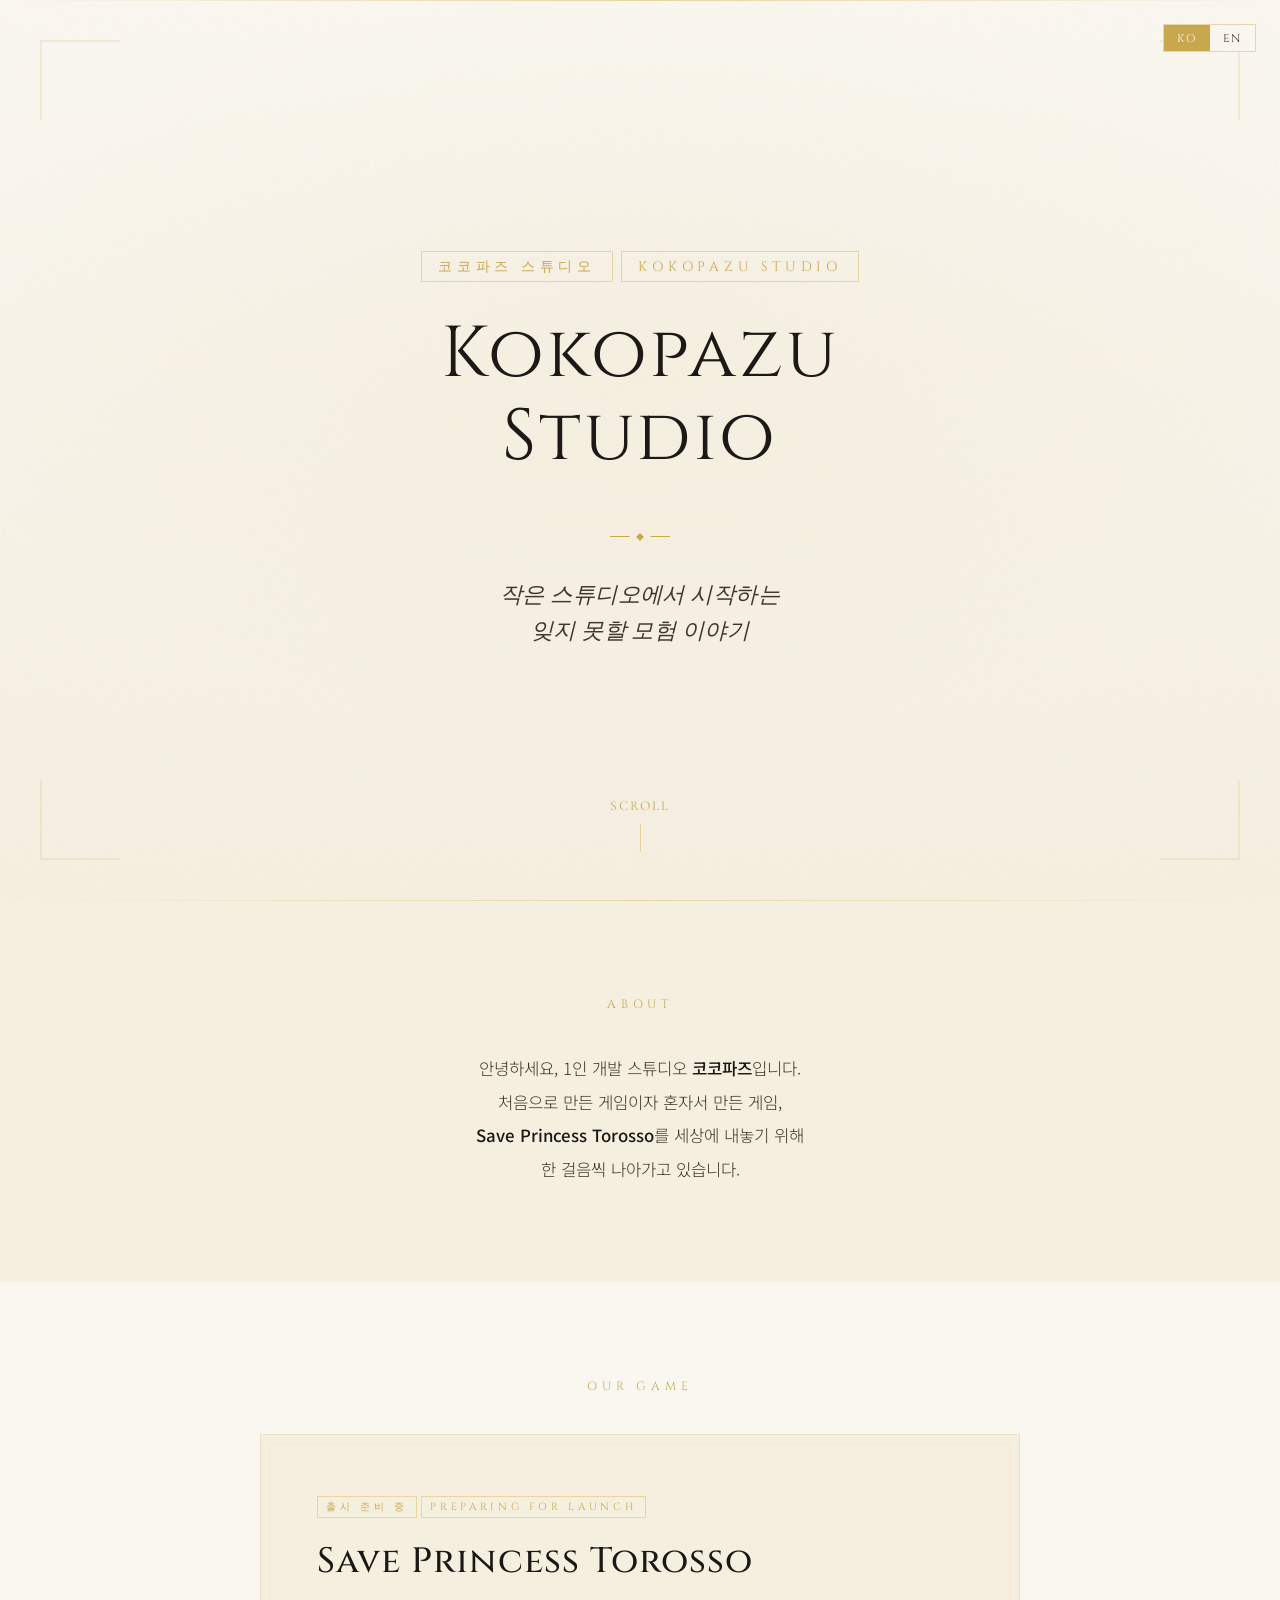
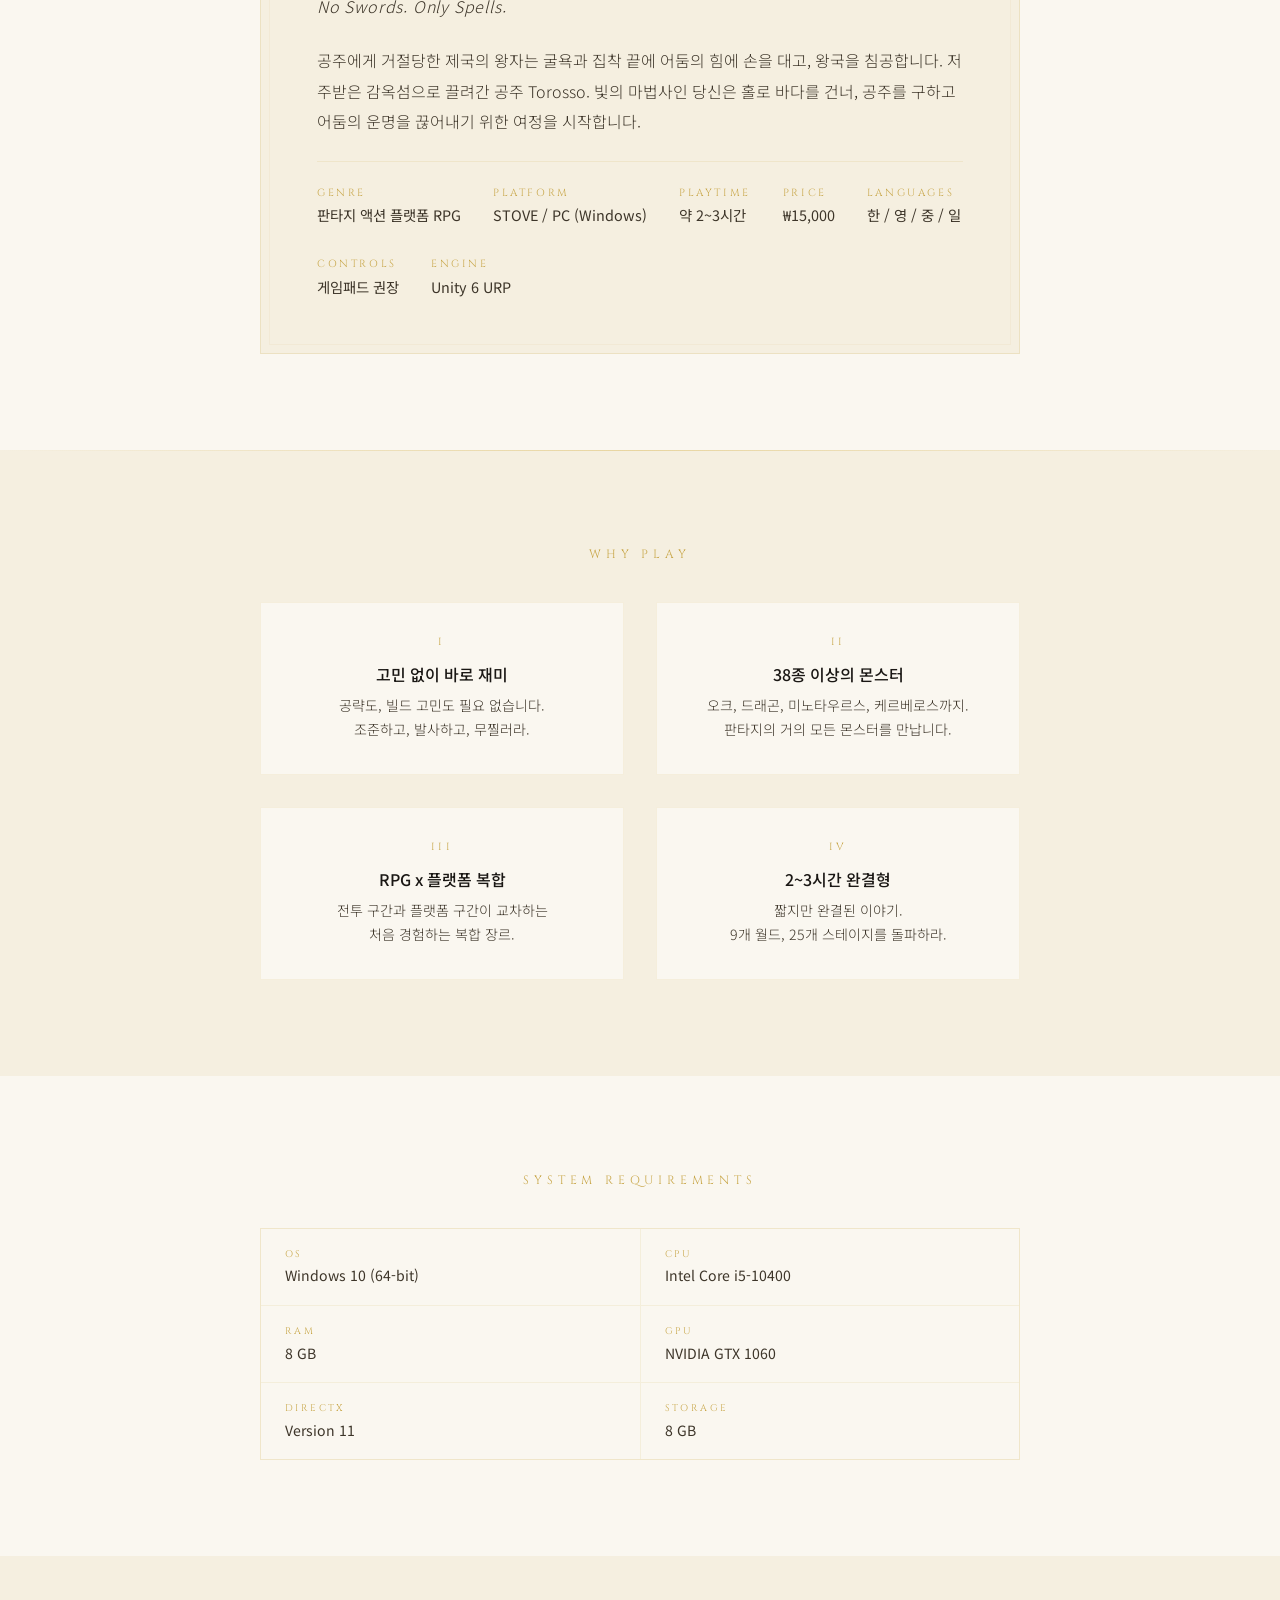
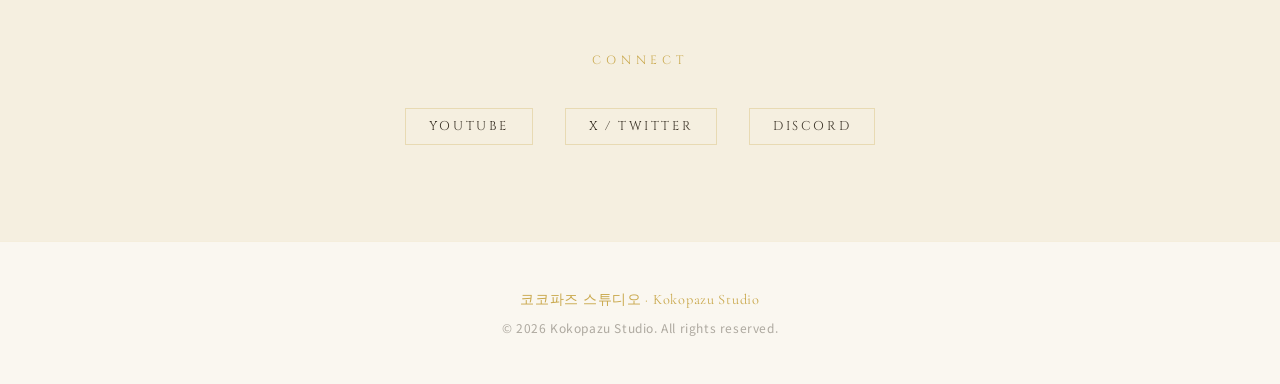
==== index.html @ cfc7db87 "웹사이트 전면 리뉴얼: 게임 상세정보 및 출시 준비 반영 - 게임 소개 전면 개편 (스토리, 장르, 가격, 지원 언어, 조작 방식) - Features(Why Play) 섹션 및 " ====
<!DOCTYPE html>
<html lang="ko">
<head>
<meta charset="UTF-8">
<meta name="viewport" content="width=device-width, initial-scale=1.0">
<title>코코파즈 스튜디오 | Kokopazu Studio</title>
<meta name="description" content="코코파즈 스튜디오 - 판타지 액션 플랫폼 RPG 'Save Princess Torosso' 개발. No Swords. Only Spells. 빛의 마법사가 되어 공주를 구출하라.">
<meta name="keywords" content="Kokopazu Studio, 코코파즈 스튜디오, Save Princess Torosso, Fantasy Action Platform RPG, Indie Game, 인디게임, Unity, STOVE">
<meta name="author" content="Kokopazu Studio">
<link rel="canonical" href="https://www.kokopazu.com/">

<!-- Open Graph -->
<meta property="og:type" content="website">
<meta property="og:title" content="코코파즈 스튜디오 | Kokopazu Studio">
<meta property="og:description" content="No Swords. Only Spells. 빛의 마법사가 되어 공주를 구출하라. 판타지 액션 플랫폼 RPG 'Save Princess Torosso'">
<meta property="og:url" content="https://www.kokopazu.com/">
<meta property="og:site_name" content="Kokopazu Studio">
<meta property="og:locale" content="ko_KR">
<meta property="og:locale:alternate" content="en_US">

<!-- Twitter Card -->
<meta name="twitter:card" content="summary">
<meta name="twitter:title" content="코코파즈 스튜디오 | Kokopazu Studio">
<meta name="twitter:description" content="No Swords. Only Spells. 빛의 마법사가 되어 공주를 구출하라. 판타지 액션 플랫폼 RPG">

<!-- JSON-LD Structured Data -->
<script type="application/ld+json">
{
  "@context": "https://schema.org",
  "@type": "Organization",
  "name": "Kokopazu Studio",
  "alternateName": "코코파즈 스튜디오",
  "url": "https://www.kokopazu.com/",
  "description": "판타지 액션 플랫폼 RPG 'Save Princess Torosso'를 개발하는 1인 인디 게임 스튜디오",
  "foundingDate": "2025",
  "sameAs": [
    "https://x.com/@kokopazustudio",
    "https://www.youtube.com/@kokopazustudio",
    "https://discord.com/channels/1486192332025106656/1486192333069484114"
  ]
}
</script>
<script type="application/ld+json">
{
  "@context": "https://schema.org",
  "@type": "VideoGame",
  "name": "Save Princess Torosso",
  "description": "어둠에 맞서, 홀로 감옥섬으로. 빛의 마법사가 되어 공주를 구출하라. 9개 월드, 25개 스테이지, 38종 이상의 몬스터.",
  "genre": ["Fantasy", "Action", "Platform", "RPG"],
  "gamePlatform": "PC (Windows)",
  "operatingSystem": "Windows 10 64-bit",
  "applicationCategory": "Game",
  "inLanguage": ["ko", "en", "zh", "ja"],
  "author": {
    "@type": "Organization",
    "name": "Kokopazu Studio"
  },
  "gameEngine": "Unity 6 URP",
  "offers": {
    "@type": "Offer",
    "price": "15000",
    "priceCurrency": "KRW"
  }
}
</script>

<link rel="preconnect" href="https://fonts.googleapis.com">
<link rel="preconnect" href="https://fonts.gstatic.com" crossorigin>
<link href="https://fonts.googleapis.com/css2?family=Cinzel:wght@400;500;600;700&family=Cormorant+Garamond:ital,wght@0,400;0,500;0,600;1,400&family=Noto+Sans+KR:wght@300;400;500;700&display=swap" rel="stylesheet">
<style>
*,*::before,*::after{margin:0;padding:0;box-sizing:border-box}
:root{
  --gold:#C9A84C;
  --gold-light:#E8D5A0;
  --gold-dark:#8B6914;
  --parchment:#F5EFE0;
  --ink:#1A1714;
  --ink-light:#3D3529;
  --cream:#FAF7F0;
  --shadow:rgba(26,23,20,0.12);
}
html{scroll-behavior:smooth}
body{
  font-family:'Noto Sans KR','Cormorant Garamond',serif;
  background:var(--cream);
  color:var(--ink);
  overflow-x:hidden;
}

/* --- Grain overlay --- */
body::after{
  content:'';position:fixed;inset:0;pointer-events:none;z-index:9999;
  opacity:0.03;
  background-image:url("data:image/svg+xml,%3Csvg viewBox='0 0 256 256' xmlns='http://www.w3.org/2000/svg'%3E%3Cfilter id='n'%3E%3CfeTurbulence type='fractalNoise' baseFrequency='0.9' numOctaves='4' stitchTiles='stitch'/%3E%3C/filter%3E%3Crect width='100%25' height='100%25' filter='url(%23n)'/%3E%3C/svg%3E");
}

/* --- Language Toggle --- */
.lang-toggle{
  position:fixed;top:1.5rem;right:1.5rem;z-index:1000;
  display:flex;gap:0;
  border:1px solid rgba(201,168,76,0.4);
  background:rgba(250,247,240,0.9);
  backdrop-filter:blur(8px);
  -webkit-backdrop-filter:blur(8px);
}
.lang-toggle button{
  font-family:'Cinzel',serif;font-size:0.7rem;letter-spacing:0.15em;
  padding:0.5em 1.2em;
  border:none;background:transparent;
  color:var(--ink-light);cursor:pointer;
  transition:all 0.3s ease;
}
.lang-toggle button.active{
  background:var(--gold);color:var(--cream);
}
.lang-toggle button:hover:not(.active){
  background:rgba(201,168,76,0.1);
}

/* Hide language content */
[data-lang-en]{display:none}
html[lang="en"] [data-lang-ko]{display:none}
html[lang="en"] [data-lang-en]{display:block}
html[lang="en"] span[data-lang-en],
html[lang="en"] strong[data-lang-en]{display:inline}
html[lang="en"] dd[data-lang-en]{display:block}
html[lang="en"] p[data-lang-en]{display:block}
html[lang="en"] li[data-lang-en]{display:list-item}

/* --- Header / Hero --- */
.hero{
  min-height:100vh;display:flex;flex-direction:column;align-items:center;justify-content:center;
  text-align:center;position:relative;
  background:
    radial-gradient(ellipse 80% 60% at 50% 40%, rgba(201,168,76,0.06) 0%, transparent 70%),
    linear-gradient(180deg, var(--cream) 0%, var(--parchment) 100%);
}
.hero::before{
  content:'';position:absolute;top:0;left:0;right:0;height:1px;
  background:linear-gradient(90deg,transparent,var(--gold-light),transparent);
}

/* Decorative corner flourishes */
.flourish{
  position:absolute;width:80px;height:80px;opacity:0.15;
  border:2px solid var(--gold);
}
.flourish.tl{top:40px;left:40px;border-right:none;border-bottom:none}
.flourish.tr{top:40px;right:40px;border-left:none;border-bottom:none}
.flourish.bl{bottom:40px;left:40px;border-right:none;border-top:none}
.flourish.br{bottom:40px;right:40px;border-left:none;border-top:none}

.studio-mark{
  font-family:'Cinzel',serif;font-size:0.85rem;letter-spacing:0.35em;text-transform:uppercase;
  color:var(--gold);margin-bottom:2rem;
  animation:fadeUp 1s ease both;
}
.studio-mark span{
  display:inline-block;padding:0.4em 1.2em;
  border:1px solid var(--gold-light);
}

.hero h1{
  font-family:'Cinzel',serif;font-weight:400;
  font-size:clamp(2.4rem,6vw,4.5rem);line-height:1.15;
  letter-spacing:0.04em;color:var(--ink);
  margin-bottom:1rem;
  animation:fadeUp 1s 0.2s ease both;
}
.hero h1 em{
  font-style:italic;font-family:'Cormorant Garamond',serif;
  font-weight:500;color:var(--gold-dark);
}

.hero-sub{
  font-family:'Cormorant Garamond',serif;font-size:clamp(1.1rem,2.5vw,1.4rem);
  color:var(--ink-light);font-weight:400;font-style:italic;
  letter-spacing:0.02em;max-width:540px;line-height:1.6;
  animation:fadeUp 1s 0.4s ease both;
}

.divider{
  width:60px;height:1px;background:var(--gold);margin:2.5rem auto;
  position:relative;
  animation:fadeUp 1s 0.5s ease both;
}
.divider::before{
  content:'◆';position:absolute;top:50%;left:50%;
  transform:translate(-50%,-50%);font-size:0.5rem;color:var(--gold);
  background:var(--parchment);padding:0 0.8em;
}

.scroll-hint{
  position:absolute;bottom:3rem;
  font-family:'Cormorant Garamond',serif;font-size:0.85rem;
  color:var(--gold);letter-spacing:0.15em;text-transform:uppercase;
  animation:pulse 3s ease-in-out infinite;
}
.scroll-hint::after{
  content:'';display:block;width:1px;height:28px;
  background:var(--gold-light);margin:0.6rem auto 0;
}

/* --- Section base --- */
section{padding:6rem 2rem}
.container{max-width:900px;margin:0 auto}

/* --- About --- */
.about{background:var(--parchment);position:relative}
.about::before{
  content:'';position:absolute;top:0;left:0;right:0;height:1px;
  background:linear-gradient(90deg,transparent,var(--gold-light),transparent);
}
.section-label{
  font-family:'Cinzel',serif;font-size:0.75rem;letter-spacing:0.4em;
  text-transform:uppercase;color:var(--gold);text-align:center;margin-bottom:2.5rem;
}
.about p{
  font-family:'Noto Sans KR',sans-serif;font-size:1.05rem;line-height:2;
  color:var(--ink-light);text-align:center;max-width:640px;margin:0 auto;
  font-weight:300;
}
.about p strong{font-weight:500;color:var(--ink)}

/* --- Game card --- */
.game-section{background:var(--cream)}
.game-card{
  background:var(--parchment);
  border:1px solid rgba(201,168,76,0.2);
  padding:3.5rem;position:relative;
  max-width:760px;margin:0 auto;
}
.game-card::before{
  content:'';position:absolute;inset:8px;
  border:1px solid rgba(201,168,76,0.08);pointer-events:none;
}
.game-tag{
  font-family:'Cinzel',serif;font-size:0.65rem;letter-spacing:0.35em;
  text-transform:uppercase;color:var(--gold);
  margin-bottom:1.2rem;display:inline-block;
  padding:0.3em 0.8em;border:1px solid var(--gold-light);
}
.game-card h3{
  font-family:'Cinzel',serif;font-weight:500;font-size:clamp(1.6rem,3.5vw,2.2rem);
  color:var(--ink);margin-bottom:0.4rem;letter-spacing:0.03em;
}
.game-tagline{
  font-family:'Cormorant Garamond',serif;font-size:1.15rem;
  color:var(--gold-dark);font-style:italic;letter-spacing:0.05em;
  margin-bottom:1.2rem;
}
.game-card p{
  font-family:'Noto Sans KR',sans-serif;font-size:1rem;line-height:1.9;
  color:var(--ink-light);font-weight:300;margin-bottom:1.5rem;
}
.game-meta{
  display:flex;gap:2rem;flex-wrap:wrap;
  border-top:1px solid rgba(201,168,76,0.15);padding-top:1.5rem;
}
.game-meta dt{
  font-family:'Cinzel',serif;font-size:0.65rem;letter-spacing:0.25em;
  text-transform:uppercase;color:var(--gold);margin-bottom:0.3rem;
}
.game-meta dd{
  font-family:'Noto Sans KR',sans-serif;font-size:0.9rem;color:var(--ink-light);font-weight:400;
}

/* --- Features --- */
.features-section{background:var(--parchment);position:relative}
.features-section::before{
  content:'';position:absolute;top:0;left:0;right:0;height:1px;
  background:linear-gradient(90deg,transparent,var(--gold-light),transparent);
}
.features-grid{
  display:grid;grid-template-columns:repeat(2,1fr);gap:2rem;
  max-width:760px;margin:0 auto;
}
.feature-item{
  text-align:center;padding:2rem 1.5rem;
  border:1px solid rgba(201,168,76,0.12);
  background:var(--cream);
  transition:border-color 0.3s ease;
}
.feature-item:hover{
  border-color:rgba(201,168,76,0.35);
}
.feature-num{
  font-family:'Cinzel',serif;font-size:0.65rem;letter-spacing:0.3em;
  color:var(--gold);margin-bottom:0.8rem;
}
.feature-item h4{
  font-family:'Noto Sans KR',sans-serif;font-size:1rem;font-weight:500;
  color:var(--ink);margin-bottom:0.5rem;
}
.feature-item p{
  font-family:'Noto Sans KR',sans-serif;font-size:0.88rem;line-height:1.7;
  color:var(--ink-light);font-weight:300;
}

/* --- Specs --- */
.specs-section{background:var(--cream)}
.specs-card{
  max-width:760px;margin:0 auto;
  display:grid;grid-template-columns:repeat(2,1fr);gap:1px;
  background:rgba(201,168,76,0.12);
  border:1px solid rgba(201,168,76,0.12);
}
.spec-item{
  background:var(--cream);padding:1.2rem 1.5rem;
}
.spec-item dt{
  font-family:'Cinzel',serif;font-size:0.6rem;letter-spacing:0.25em;
  text-transform:uppercase;color:var(--gold);margin-bottom:0.3rem;
}
.spec-item dd{
  font-family:'Noto Sans KR',sans-serif;font-size:0.88rem;color:var(--ink-light);font-weight:400;
}

/* --- Links --- */
.links{background:var(--parchment);text-align:center}
.link-list{
  display:flex;justify-content:center;gap:2rem;flex-wrap:wrap;margin-top:2rem;
}
.link-list a{
  font-family:'Cinzel',serif;font-size:0.8rem;letter-spacing:0.2em;text-transform:uppercase;
  color:var(--ink-light);text-decoration:none;
  padding:0.7em 1.8em;border:1px solid rgba(201,168,76,0.3);
  transition:all 0.4s ease;position:relative;
}
.link-list a:hover{
  color:var(--gold-dark);border-color:var(--gold);
  background:rgba(201,168,76,0.04);
}

/* --- Footer --- */
footer{
  text-align:center;padding:3rem 2rem;
  border-top:1px solid rgba(201,168,76,0.12);
  background:var(--cream);
}
footer p{
  font-family:'Cormorant Garamond',serif;font-size:0.9rem;
  color:var(--gold);letter-spacing:0.05em;
}
footer .copy{
  font-family:'Noto Sans KR',sans-serif;font-size:0.75rem;
  color:rgba(61,53,41,0.4);margin-top:0.6rem;
}

/* --- Animations --- */
@keyframes fadeUp{
  from{opacity:0;transform:translateY(20px)}
  to{opacity:1;transform:translateY(0)}
}
@keyframes pulse{
  0%,100%{opacity:0.5}50%{opacity:1}
}

/* Scroll reveal */
.reveal{opacity:0;transform:translateY(30px);transition:all 0.8s cubic-bezier(0.22,1,0.36,1)}
.reveal.visible{opacity:1;transform:translateY(0)}

/* --- Responsive --- */
@media(max-width:600px){
  .flourish{width:40px;height:40px;top:20px!important;left:20px!important;right:20px!important;bottom:20px!important}
  section{padding:4rem 1.5rem}
  .game-card{padding:2rem}
  .game-meta{gap:1.2rem}
  .features-grid{grid-template-columns:1fr}
  .specs-card{grid-template-columns:1fr}
  .link-list{flex-direction:column;align-items:center}
  .lang-toggle{top:1rem;right:1rem}
}
</style>
</head>
<body>

<!-- Language Toggle -->
<div class="lang-toggle" role="group" aria-label="Language selector">
  <button class="active" data-lang="ko" aria-pressed="true">KO</button>
  <button data-lang="en" aria-pressed="false">EN</button>
</div>

<!-- Hero -->
<section class="hero">
  <div class="flourish tl"></div>
  <div class="flourish tr"></div>
  <div class="flourish bl"></div>
  <div class="flourish br"></div>

  <div class="studio-mark">
    <span data-lang-ko>코코파즈 스튜디오</span>
    <span data-lang-en>Kokopazu Studio</span>
  </div>
  <h1>Kokopazu<br>Studio</h1>
  <div class="divider"></div>
  <p class="hero-sub" data-lang-ko>작은 스튜디오에서 시작하는<br>잊지 못할 모험 이야기</p>
  <p class="hero-sub" data-lang-en>Unforgettable adventures<br>from a small studio</p>
  <span class="scroll-hint">Scroll</span>
</section>

<!-- About -->
<section class="about">
  <div class="container reveal">
    <div class="section-label">About</div>
    <p data-lang-ko>
      안녕하세요, 1인 개발 스튜디오 <strong>코코파즈</strong>입니다.<br>
      처음으로 만든 게임이자 혼자서 만든 게임,<br>
      <strong>Save Princess Torosso</strong>를 세상에 내놓기 위해<br>
      한 걸음씩 나아가고 있습니다.
    </p>
    <p data-lang-en>
      Hello, I'm <strong>Kokopazu</strong>, a solo indie developer.<br>
      My very first game, built entirely on my own —<br>
      <strong>Save Princess Torosso</strong> — is on its way<br>
      to reach the world.
    </p>
  </div>
</section>

<!-- Game -->
<section class="game-section">
  <div class="container reveal">
    <div class="section-label">Our Game</div>
    <div class="game-card">
      <span class="game-tag" data-lang-ko>출시 준비 중</span>
      <span class="game-tag" data-lang-en>Preparing for Launch</span>
      <h3>Save Princess Torosso</h3>
      <p class="game-tagline">No Swords. Only Spells.</p>
      <p data-lang-ko>
        공주에게 거절당한 제국의 왕자는 굴욕과 집착 끝에 어둠의 힘에 손을 대고,
        왕국을 침공합니다. 저주받은 감옥섬으로 끌려간 공주 Torosso.
        빛의 마법사인 당신은 홀로 바다를 건너,
        공주를 구하고 어둠의 운명을 끊어내기 위한 여정을 시작합니다.
      </p>
      <p data-lang-en>
        A prince's rejected proposal turned into darkness,
        and the kingdom fell. Princess Torosso was taken
        to a cursed prison island.
        As a mage of light, you set sail alone
        to rescue the princess and sever the chains of darkness.
      </p>
      <dl class="game-meta">
        <div>
          <dt>Genre</dt>
          <dd data-lang-ko>판타지 액션 플랫폼 RPG</dd>
          <dd data-lang-en>Fantasy Action Platform RPG</dd>
        </div>
        <div>
          <dt>Platform</dt>
          <dd>STOVE / PC (Windows)</dd>
        </div>
        <div>
          <dt>Playtime</dt>
          <dd data-lang-ko>약 2~3시간</dd>
          <dd data-lang-en>Approx. 2-3 hours</dd>
        </div>
        <div>
          <dt>Price</dt>
          <dd>₩15,000</dd>
        </div>
        <div>
          <dt>Languages</dt>
          <dd data-lang-ko>한 / 영 / 중 / 일</dd>
          <dd data-lang-en>KO / EN / ZH / JA</dd>
        </div>
        <div>
          <dt>Controls</dt>
          <dd data-lang-ko>게임패드 권장</dd>
          <dd data-lang-en>Gamepad recommended</dd>
        </div>
        <div>
          <dt>Engine</dt>
          <dd>Unity 6 URP</dd>
        </div>
      </dl>
    </div>
  </div>
</section>

<!-- Features -->
<section class="features-section">
  <div class="container reveal">
    <div class="section-label">Why Play</div>
    <div class="features-grid">
      <div class="feature-item">
        <div class="feature-num">I</div>
        <h4 data-lang-ko>고민 없이 바로 재미</h4>
        <h4 data-lang-en>No Guides. No Builds. Just Play.</h4>
        <p data-lang-ko>공략도, 빌드 고민도 필요 없습니다.<br>조준하고, 발사하고, 무찔러라.</p>
        <p data-lang-en>No walkthroughs, no build planning needed.<br>Aim. Cast. Destroy.</p>
      </div>
      <div class="feature-item">
        <div class="feature-num">II</div>
        <h4 data-lang-ko>38종 이상의 몬스터</h4>
        <h4 data-lang-en>38+ Monsters Stand in Your Way</h4>
        <p data-lang-ko>오크, 드래곤, 미노타우르스, 케르베로스까지.<br>판타지의 거의 모든 몬스터를 만납니다.</p>
        <p data-lang-en>Orcs, dragons, minotaurs, Cerberus and more.<br>Nearly every fantasy creature awaits.</p>
      </div>
      <div class="feature-item">
        <div class="feature-num">III</div>
        <h4 data-lang-ko>RPG x 플랫폼 복합</h4>
        <h4 data-lang-en>A Journey You've Never Played Before</h4>
        <p data-lang-ko>전투 구간과 플랫폼 구간이 교차하는<br>처음 경험하는 복합 장르.</p>
        <p data-lang-en>Combat and platforming intertwine —<br>a genre hybrid like no other.</p>
      </div>
      <div class="feature-item">
        <div class="feature-num">IV</div>
        <h4 data-lang-ko>2~3시간 완결형</h4>
        <h4 data-lang-en>9 Worlds. 25 Stages.</h4>
        <p data-lang-ko>짧지만 완결된 이야기.<br>9개 월드, 25개 스테이지를 돌파하라.</p>
        <p data-lang-en>A complete story in one sitting.<br>Break through 9 worlds and 25 stages.</p>
      </div>
    </div>
  </div>
</section>

<!-- System Requirements -->
<section class="specs-section">
  <div class="container reveal">
    <div class="section-label">System Requirements</div>
    <dl class="specs-card">
      <div class="spec-item">
        <dt>OS</dt>
        <dd>Windows 10 (64-bit)</dd>
      </div>
      <div class="spec-item">
        <dt>CPU</dt>
        <dd>Intel Core i5-10400</dd>
      </div>
      <div class="spec-item">
        <dt>RAM</dt>
        <dd>8 GB</dd>
      </div>
      <div class="spec-item">
        <dt>GPU</dt>
        <dd>NVIDIA GTX 1060</dd>
      </div>
      <div class="spec-item">
        <dt>DirectX</dt>
        <dd>Version 11</dd>
      </div>
      <div class="spec-item">
        <dt>Storage</dt>
        <dd>8 GB</dd>
      </div>
    </dl>
  </div>
</section>

<!-- Links -->
<section class="links">
  <div class="container reveal">
    <div class="section-label">Connect</div>
    <nav class="link-list">
      <a href="https://www.youtube.com/@kokopazustudio" target="_blank" rel="noopener">YouTube</a>
      <a href="https://x.com/@kokopazustudio" target="_blank" rel="noopener">X / Twitter</a>
      <a href="https://discord.com/channels/1486192332025106656/1486192333069484114" target="_blank" rel="noopener">Discord</a>
    </nav>
  </div>
</section>

<!-- Footer -->
<footer>
  <p>코코파즈 스튜디오 · Kokopazu Studio</p>
  <p class="copy">&copy; 2026 Kokopazu Studio. All rights reserved.</p>
</footer>

<script>
// Scroll reveal
const obs = new IntersectionObserver((entries) => {
  entries.forEach(e => { if (e.isIntersecting) { e.target.classList.add('visible'); obs.unobserve(e.target); } });
}, { threshold: 0.15 });
document.querySelectorAll('.reveal').forEach(el => obs.observe(el));

// Language toggle
const langBtns = document.querySelectorAll('.lang-toggle button');
langBtns.forEach(btn => {
  btn.addEventListener('click', () => {
    const lang = btn.dataset.lang;
    document.documentElement.lang = lang;
    langBtns.forEach(b => {
      b.classList.remove('active');
      b.setAttribute('aria-pressed', 'false');
    });
    btn.classList.add('active');
    btn.setAttribute('aria-pressed', 'true');
  });
});
</script>
</body>
</html>
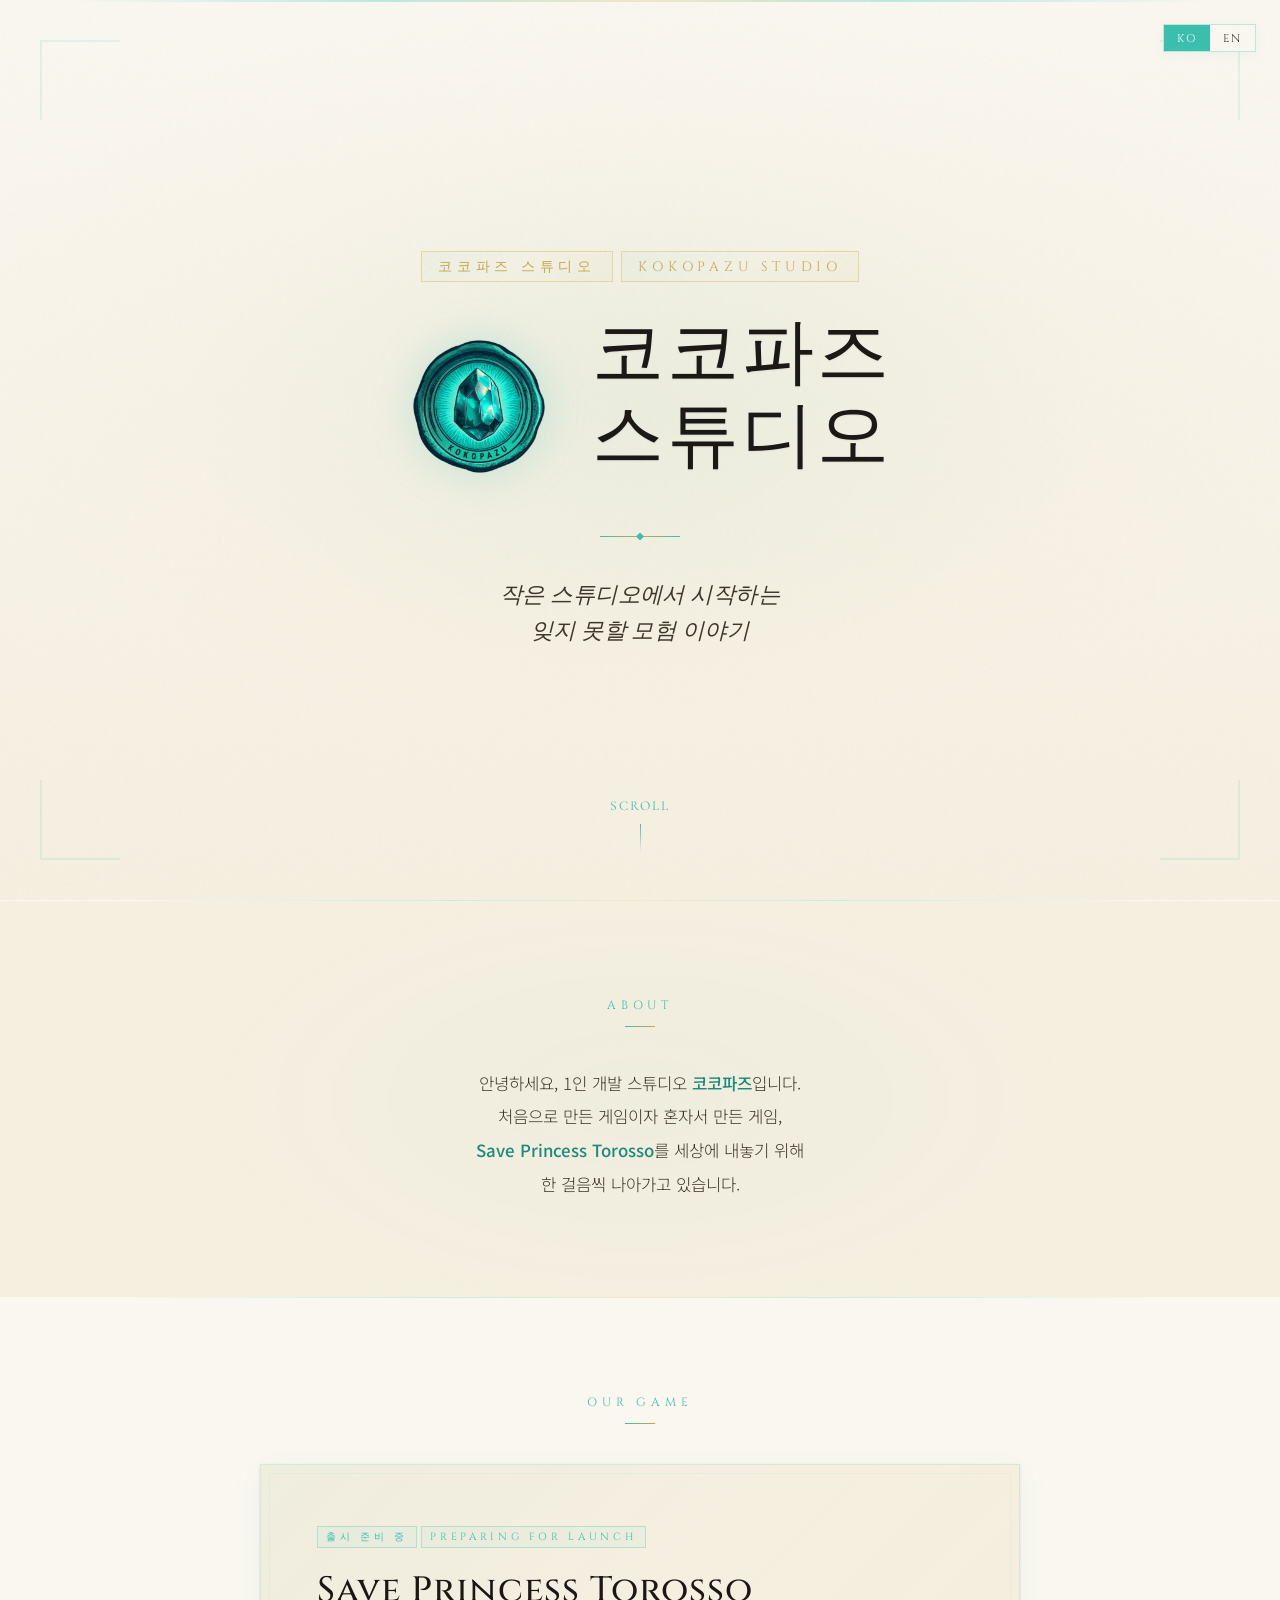
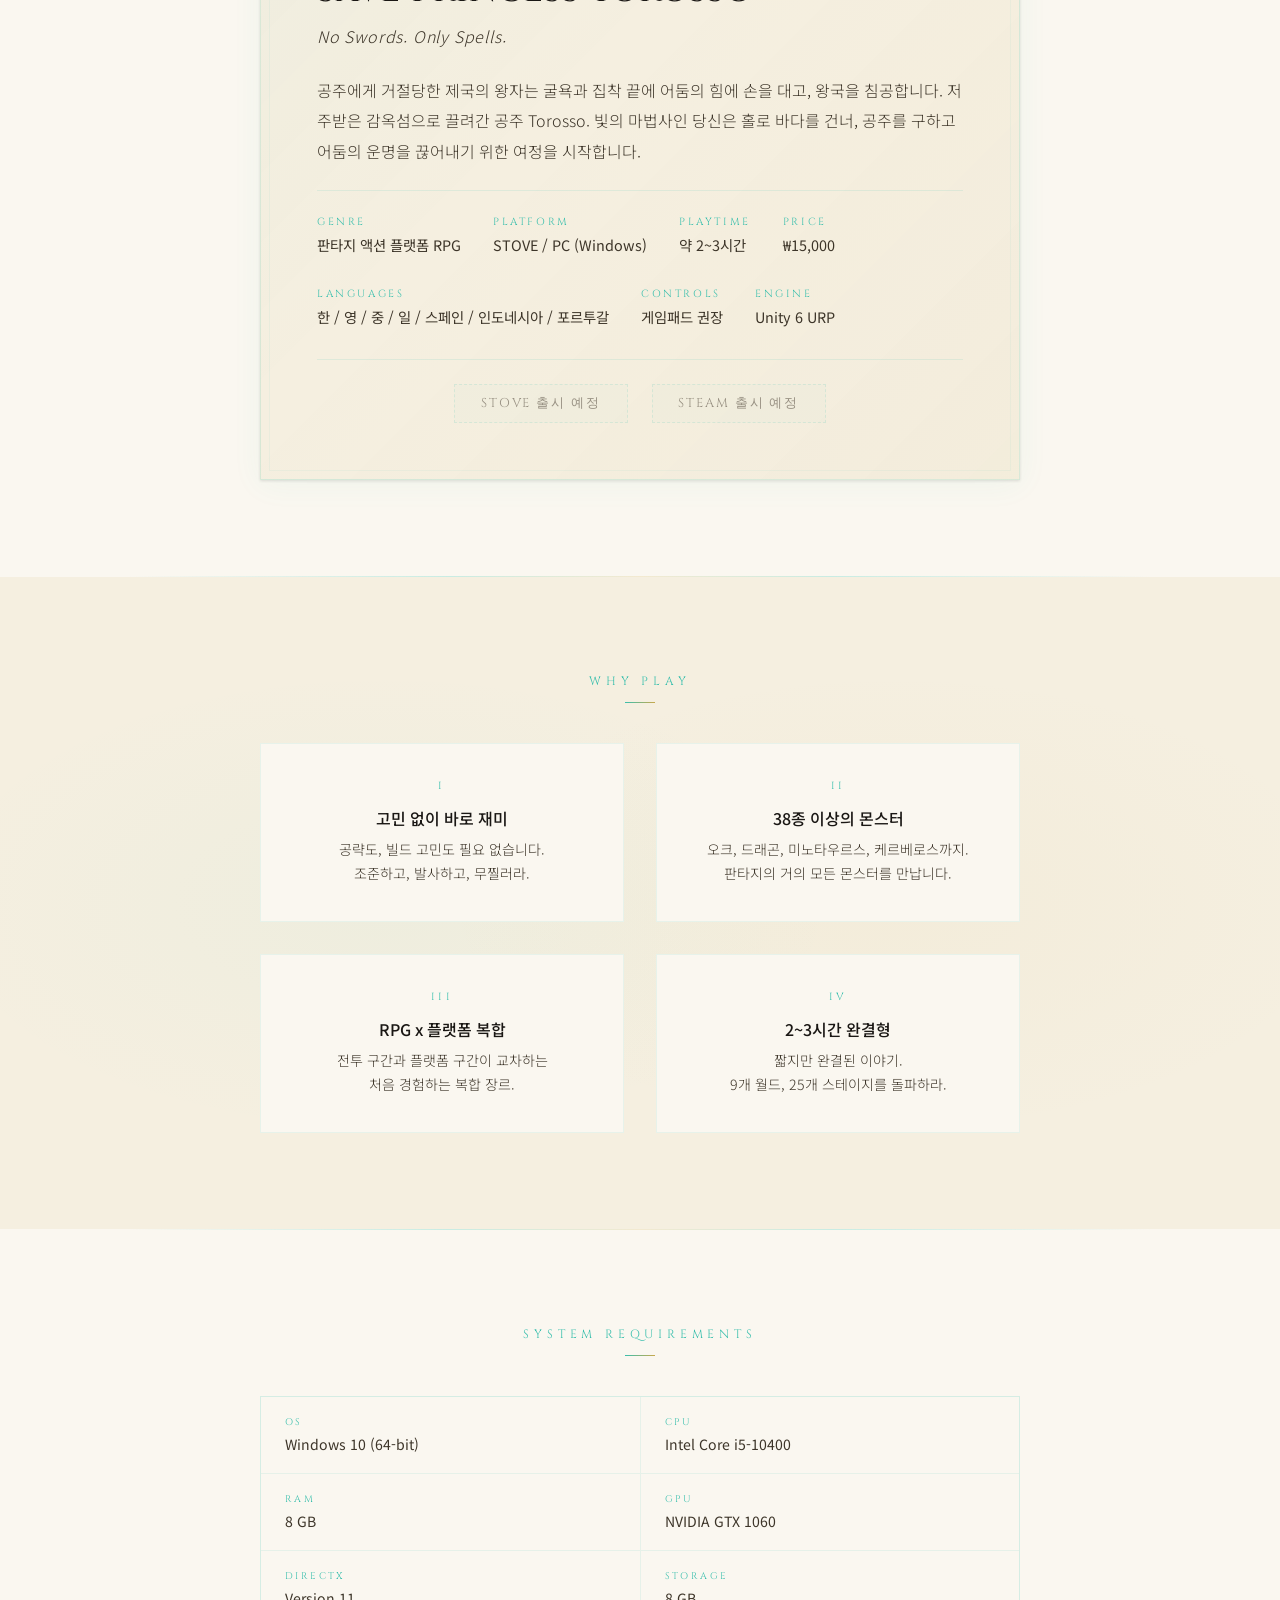
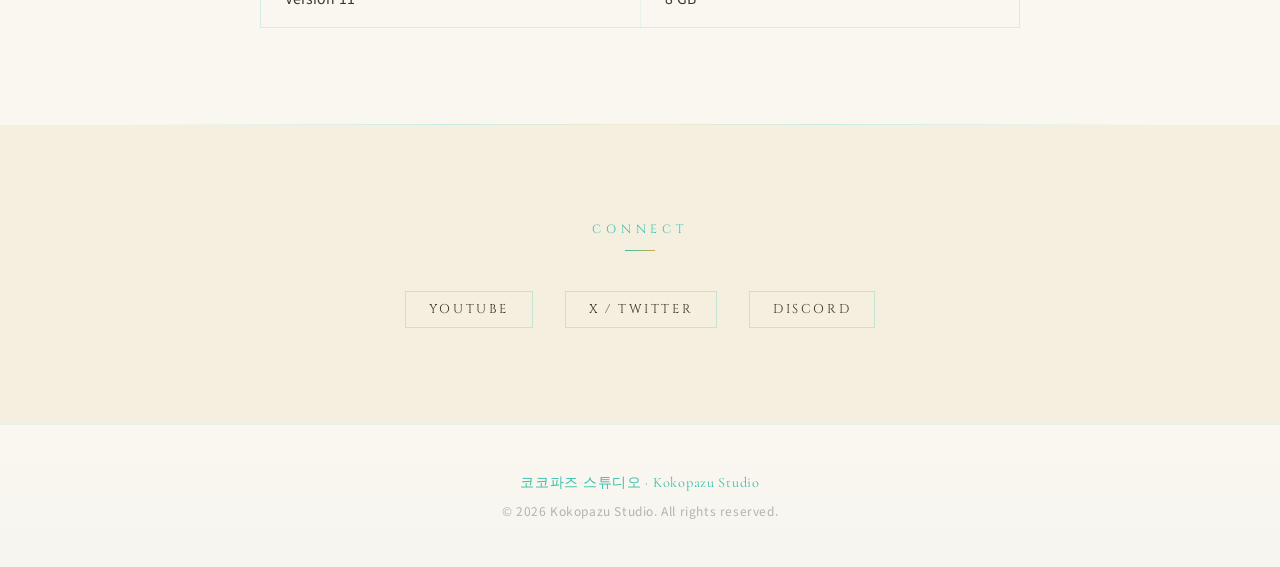
==== commit 473fd4d4: "7개 언어 지원 반영 및 디스코드 초대 링크 업데이트 - Languages: 4개 → 7개 (ES/ID/PT 추가) - 디스코드 링크를 초대 링크로 변경 - 티얼 컬러 테마, 로고" ====
--- a/index.html
+++ b/index.html
@@ -36,7 +36,7 @@
   "sameAs": [
     "https://x.com/@kokopazustudio",
     "https://www.youtube.com/@kokopazustudio",
-    "https://discord.com/channels/1486192332025106656/1486192333069484114"
+    "https://discord.gg/b3eH4RECWr"
   ]
 }
 </script>
@@ -50,7 +50,7 @@
   "gamePlatform": "PC (Windows)",
   "operatingSystem": "Windows 10 64-bit",
   "applicationCategory": "Game",
-  "inLanguage": ["ko", "en", "zh", "ja"],
+  "inLanguage": ["ko", "en", "zh", "ja", "es", "id", "pt"],
   "author": {
     "@type": "Organization",
     "name": "Kokopazu Studio"
@@ -73,10 +73,16 @@
   --gold:#C9A84C;
   --gold-light:#E8D5A0;
   --gold-dark:#8B6914;
+  --teal:#3ABFAD;
+  --teal-light:#7EDCD0;
+  --teal-dark:#1A8A7A;
+  --teal-glow:rgba(58,191,173,0.15);
   --parchment:#F5EFE0;
+  --parchment-warm:#F0E8D4;
   --ink:#1A1714;
   --ink-light:#3D3529;
   --cream:#FAF7F0;
+  --cream-cool:#F7F5F0;
   --shadow:rgba(26,23,20,0.12);
 }
 html{scroll-behavior:smooth}
@@ -90,7 +96,7 @@
 /* --- Grain overlay --- */
 body::after{
   content:'';position:fixed;inset:0;pointer-events:none;z-index:9999;
-  opacity:0.03;
+  opacity:0.025;
   background-image:url("data:image/svg+xml,%3Csvg viewBox='0 0 256 256' xmlns='http://www.w3.org/2000/svg'%3E%3Cfilter id='n'%3E%3CfeTurbulence type='fractalNoise' baseFrequency='0.9' numOctaves='4' stitchTiles='stitch'/%3E%3C/filter%3E%3Crect width='100%25' height='100%25' filter='url(%23n)'/%3E%3C/svg%3E");
 }
 
@@ -98,10 +104,11 @@
 .lang-toggle{
   position:fixed;top:1.5rem;right:1.5rem;z-index:1000;
   display:flex;gap:0;
-  border:1px solid rgba(201,168,76,0.4);
-  background:rgba(250,247,240,0.9);
-  backdrop-filter:blur(8px);
-  -webkit-backdrop-filter:blur(8px);
+  border:1px solid rgba(58,191,173,0.3);
+  background:rgba(250,247,240,0.92);
+  backdrop-filter:blur(12px);
+  -webkit-backdrop-filter:blur(12px);
+  box-shadow:0 2px 12px rgba(58,191,173,0.08);
 }
 .lang-toggle button{
   font-family:'Cinzel',serif;font-size:0.7rem;letter-spacing:0.15em;
@@ -111,20 +118,21 @@
   transition:all 0.3s ease;
 }
 .lang-toggle button.active{
-  background:var(--gold);color:var(--cream);
+  background:var(--teal);color:#fff;
 }
 .lang-toggle button:hover:not(.active){
-  background:rgba(201,168,76,0.1);
+  background:rgba(58,191,173,0.08);
 }
 
 /* Hide language content */
 [data-lang-en]{display:none}
 html[lang="en"] [data-lang-ko]{display:none}
 html[lang="en"] [data-lang-en]{display:block}
-html[lang="en"] span[data-lang-en],
+html[lang="en"] span[data-lang-en]{display:inline}
 html[lang="en"] strong[data-lang-en]{display:inline}
 html[lang="en"] dd[data-lang-en]{display:block}
 html[lang="en"] p[data-lang-en]{display:block}
+html[lang="en"] h4[data-lang-en]{display:block}
 html[lang="en"] li[data-lang-en]{display:list-item}
 
 /* --- Header / Hero --- */
@@ -132,24 +140,38 @@
   min-height:100vh;display:flex;flex-direction:column;align-items:center;justify-content:center;
   text-align:center;position:relative;
   background:
-    radial-gradient(ellipse 80% 60% at 50% 40%, rgba(201,168,76,0.06) 0%, transparent 70%),
+    radial-gradient(ellipse 60% 50% at 50% 45%, rgba(58,191,173,0.06) 0%, transparent 60%),
+    radial-gradient(ellipse 80% 60% at 50% 40%, rgba(201,168,76,0.05) 0%, transparent 70%),
     linear-gradient(180deg, var(--cream) 0%, var(--parchment) 100%);
 }
 .hero::before{
-  content:'';position:absolute;top:0;left:0;right:0;height:1px;
-  background:linear-gradient(90deg,transparent,var(--gold-light),transparent);
+  content:'';position:absolute;top:0;left:0;right:0;height:2px;
+  background:linear-gradient(90deg,transparent 5%,var(--teal-light) 30%,var(--gold-light) 50%,var(--teal-light) 70%,transparent 95%);
+  opacity:0.5;
 }
 
 /* Decorative corner flourishes */
 .flourish{
-  position:absolute;width:80px;height:80px;opacity:0.15;
-  border:2px solid var(--gold);
+  position:absolute;width:80px;height:80px;opacity:0.12;
+  border:2px solid var(--teal);
 }
 .flourish.tl{top:40px;left:40px;border-right:none;border-bottom:none}
 .flourish.tr{top:40px;right:40px;border-left:none;border-bottom:none}
 .flourish.bl{bottom:40px;left:40px;border-right:none;border-top:none}
 .flourish.br{bottom:40px;right:40px;border-left:none;border-top:none}
 
+.hero-title{
+  display:flex;align-items:center;gap:1.5rem;
+  animation:fadeUp 1s 0.2s ease both;
+}
+.studio-logo{
+  width:180px;height:180px;object-fit:contain;
+  filter:drop-shadow(0 0 20px rgba(58,191,173,0.25));
+  transition:filter 0.5s ease;
+}
+.studio-logo:hover{
+  filter:drop-shadow(0 0 30px rgba(58,191,173,0.4));
+}
 .studio-mark{
   font-family:'Cinzel',serif;font-size:0.85rem;letter-spacing:0.35em;text-transform:uppercase;
   color:var(--gold);margin-bottom:2rem;
@@ -158,6 +180,7 @@
 .studio-mark span{
   display:inline-block;padding:0.4em 1.2em;
   border:1px solid var(--gold-light);
+  background:linear-gradient(135deg, rgba(58,191,173,0.04), transparent 50%, rgba(201,168,76,0.04));
 }
 
 .hero h1{
@@ -165,11 +188,11 @@
   font-size:clamp(2.4rem,6vw,4.5rem);line-height:1.15;
   letter-spacing:0.04em;color:var(--ink);
   margin-bottom:1rem;
-  animation:fadeUp 1s 0.2s ease both;
+  text-shadow:0 1px 2px rgba(26,23,20,0.06);
 }
 .hero h1 em{
   font-style:italic;font-family:'Cormorant Garamond',serif;
-  font-weight:500;color:var(--gold-dark);
+  font-weight:500;color:var(--teal-dark);
 }
 
 .hero-sub{
@@ -180,65 +203,85 @@
 }
 
 .divider{
-  width:60px;height:1px;background:var(--gold);margin:2.5rem auto;
-  position:relative;
+  width:80px;height:1px;margin:2.5rem auto;position:relative;
+  background:linear-gradient(90deg, var(--teal), var(--gold), var(--teal));
   animation:fadeUp 1s 0.5s ease both;
 }
 .divider::before{
-  content:'◆';position:absolute;top:50%;left:50%;
-  transform:translate(-50%,-50%);font-size:0.5rem;color:var(--gold);
-  background:var(--parchment);padding:0 0.8em;
+  content:'';position:absolute;top:50%;left:50%;
+  transform:translate(-50%,-50%);
+  width:8px;height:8px;
+  background:var(--teal);
+  clip-path:polygon(50% 0%,100% 50%,50% 100%,0% 50%);
 }
 
 .scroll-hint{
   position:absolute;bottom:3rem;
   font-family:'Cormorant Garamond',serif;font-size:0.85rem;
-  color:var(--gold);letter-spacing:0.15em;text-transform:uppercase;
+  color:var(--teal);letter-spacing:0.15em;text-transform:uppercase;
   animation:pulse 3s ease-in-out infinite;
 }
 .scroll-hint::after{
   content:'';display:block;width:1px;height:28px;
-  background:var(--gold-light);margin:0.6rem auto 0;
+  background:linear-gradient(180deg, var(--teal), transparent);margin:0.6rem auto 0;
 }
 
 /* --- Section base --- */
 section{padding:6rem 2rem}
 .container{max-width:900px;margin:0 auto}
 
+/* --- Section divider line --- */
+.section-line{
+  display:block;width:100%;height:1px;border:none;margin:0;
+  background:linear-gradient(90deg,transparent 10%,var(--teal-light) 35%,var(--gold-light) 50%,var(--teal-light) 65%,transparent 90%);
+  opacity:0.4;
+}
+
 /* --- About --- */
-.about{background:var(--parchment);position:relative}
-.about::before{
-  content:'';position:absolute;top:0;left:0;right:0;height:1px;
-  background:linear-gradient(90deg,transparent,var(--gold-light),transparent);
+.about{
+  background:
+    radial-gradient(ellipse 50% 80% at 50% 50%, rgba(58,191,173,0.03) 0%, transparent 70%),
+    var(--parchment);
+  position:relative;
 }
 .section-label{
   font-family:'Cinzel',serif;font-size:0.75rem;letter-spacing:0.4em;
-  text-transform:uppercase;color:var(--gold);text-align:center;margin-bottom:2.5rem;
+  text-transform:uppercase;color:var(--teal);text-align:center;margin-bottom:2.5rem;
+  position:relative;
+}
+.section-label::after{
+  content:'';display:block;width:30px;height:1px;
+  background:linear-gradient(90deg, var(--teal), var(--gold));
+  margin:0.8rem auto 0;
 }
 .about p{
   font-family:'Noto Sans KR',sans-serif;font-size:1.05rem;line-height:2;
   color:var(--ink-light);text-align:center;max-width:640px;margin:0 auto;
   font-weight:300;
 }
-.about p strong{font-weight:500;color:var(--ink)}
+.about p strong{font-weight:500;color:var(--teal-dark)}
 
 /* --- Game card --- */
 .game-section{background:var(--cream)}
 .game-card{
-  background:var(--parchment);
-  border:1px solid rgba(201,168,76,0.2);
+  background:
+    linear-gradient(135deg, rgba(58,191,173,0.03), transparent 40%, rgba(201,168,76,0.03));
+  background-color:var(--parchment);
+  border:1px solid rgba(58,191,173,0.15);
   padding:3.5rem;position:relative;
   max-width:760px;margin:0 auto;
+  box-shadow:0 4px 30px rgba(58,191,173,0.06), 0 1px 3px var(--shadow);
 }
 .game-card::before{
   content:'';position:absolute;inset:8px;
-  border:1px solid rgba(201,168,76,0.08);pointer-events:none;
+  border:1px solid rgba(58,191,173,0.06);pointer-events:none;
 }
 .game-tag{
   font-family:'Cinzel',serif;font-size:0.65rem;letter-spacing:0.35em;
-  text-transform:uppercase;color:var(--gold);
+  text-transform:uppercase;color:var(--teal);
   margin-bottom:1.2rem;display:inline-block;
-  padding:0.3em 0.8em;border:1px solid var(--gold-light);
+  padding:0.3em 0.8em;border:1px solid rgba(58,191,173,0.3);
+  background:rgba(58,191,173,0.05);
 }
 .game-card h3{
   font-family:'Cinzel',serif;font-weight:500;font-size:clamp(1.6rem,3.5vw,2.2rem);
@@ -246,47 +289,85 @@
 }
 .game-tagline{
   font-family:'Cormorant Garamond',serif;font-size:1.15rem;
-  color:var(--gold-dark);font-style:italic;letter-spacing:0.05em;
+  color:var(--teal-dark);font-style:italic;letter-spacing:0.05em;
   margin-bottom:1.2rem;
 }
-.game-card p{
+.game-card>p{
   font-family:'Noto Sans KR',sans-serif;font-size:1rem;line-height:1.9;
   color:var(--ink-light);font-weight:300;margin-bottom:1.5rem;
 }
 .game-meta{
   display:flex;gap:2rem;flex-wrap:wrap;
-  border-top:1px solid rgba(201,168,76,0.15);padding-top:1.5rem;
+  border-top:1px solid rgba(58,191,173,0.12);padding-top:1.5rem;
 }
 .game-meta dt{
   font-family:'Cinzel',serif;font-size:0.65rem;letter-spacing:0.25em;
-  text-transform:uppercase;color:var(--gold);margin-bottom:0.3rem;
+  text-transform:uppercase;color:var(--teal);margin-bottom:0.3rem;
 }
 .game-meta dd{
   font-family:'Noto Sans KR',sans-serif;font-size:0.9rem;color:var(--ink-light);font-weight:400;
 }
 
+/* --- Store Links --- */
+.store-links{
+  display:flex;justify-content:center;gap:1.5rem;flex-wrap:wrap;
+  margin-top:2rem;padding-top:1.5rem;
+  border-top:1px solid rgba(58,191,173,0.12);
+}
+.store-btn{
+  font-family:'Cinzel',serif;font-size:0.8rem;letter-spacing:0.15em;
+  text-transform:uppercase;text-decoration:none;
+  padding:0.8em 2em;
+  border:1px solid rgba(58,191,173,0.3);
+  color:var(--teal-dark);
+  background:rgba(58,191,173,0.04);
+  transition:all 0.4s ease;
+  position:relative;
+}
+.store-btn:hover{
+  border-color:var(--teal);
+  background:rgba(58,191,173,0.08);
+  box-shadow:0 2px 16px rgba(58,191,173,0.12);
+}
+.store-btn.coming-soon{
+  color:var(--ink-light);opacity:0.5;
+  pointer-events:none;
+  border-style:dashed;
+}
+
 /* --- Features --- */
-.features-section{background:var(--parchment);position:relative}
-.features-section::before{
-  content:'';position:absolute;top:0;left:0;right:0;height:1px;
-  background:linear-gradient(90deg,transparent,var(--gold-light),transparent);
+.features-section{
+  background:
+    radial-gradient(ellipse 60% 60% at 30% 50%, rgba(58,191,173,0.04) 0%, transparent 60%),
+    radial-gradient(ellipse 60% 60% at 70% 50%, rgba(201,168,76,0.04) 0%, transparent 60%),
+    var(--parchment);
+  position:relative;
 }
 .features-grid{
   display:grid;grid-template-columns:repeat(2,1fr);gap:2rem;
   max-width:760px;margin:0 auto;
 }
 .feature-item{
-  text-align:center;padding:2rem 1.5rem;
-  border:1px solid rgba(201,168,76,0.12);
+  text-align:center;padding:2.2rem 1.5rem;
+  border:1px solid rgba(58,191,173,0.1);
   background:var(--cream);
-  transition:border-color 0.3s ease;
+  transition:all 0.4s ease;
+  position:relative;
+}
+.feature-item::after{
+  content:'';position:absolute;inset:0;
+  background:radial-gradient(ellipse at 50% 0%, rgba(58,191,173,0.06) 0%, transparent 70%);
+  opacity:0;transition:opacity 0.4s ease;pointer-events:none;
 }
 .feature-item:hover{
-  border-color:rgba(201,168,76,0.35);
-}
+  border-color:rgba(58,191,173,0.3);
+  box-shadow:0 4px 20px rgba(58,191,173,0.08);
+  transform:translateY(-2px);
+}
+.feature-item:hover::after{opacity:1}
 .feature-num{
   font-family:'Cinzel',serif;font-size:0.65rem;letter-spacing:0.3em;
-  color:var(--gold);margin-bottom:0.8rem;
+  color:var(--teal);margin-bottom:0.8rem;
 }
 .feature-item h4{
   font-family:'Noto Sans KR',sans-serif;font-size:1rem;font-weight:500;
@@ -302,15 +383,19 @@
 .specs-card{
   max-width:760px;margin:0 auto;
   display:grid;grid-template-columns:repeat(2,1fr);gap:1px;
-  background:rgba(201,168,76,0.12);
-  border:1px solid rgba(201,168,76,0.12);
+  background:rgba(58,191,173,0.1);
+  border:1px solid rgba(58,191,173,0.1);
 }
 .spec-item{
   background:var(--cream);padding:1.2rem 1.5rem;
+  transition:background 0.3s ease;
+}
+.spec-item:hover{
+  background:rgba(58,191,173,0.02);
 }
 .spec-item dt{
   font-family:'Cinzel',serif;font-size:0.6rem;letter-spacing:0.25em;
-  text-transform:uppercase;color:var(--gold);margin-bottom:0.3rem;
+  text-transform:uppercase;color:var(--teal);margin-bottom:0.3rem;
 }
 .spec-item dd{
   font-family:'Noto Sans KR',sans-serif;font-size:0.88rem;color:var(--ink-light);font-weight:400;
@@ -324,27 +409,29 @@
 .link-list a{
   font-family:'Cinzel',serif;font-size:0.8rem;letter-spacing:0.2em;text-transform:uppercase;
   color:var(--ink-light);text-decoration:none;
-  padding:0.7em 1.8em;border:1px solid rgba(201,168,76,0.3);
+  padding:0.7em 1.8em;border:1px solid rgba(58,191,173,0.25);
   transition:all 0.4s ease;position:relative;
 }
 .link-list a:hover{
-  color:var(--gold-dark);border-color:var(--gold);
-  background:rgba(201,168,76,0.04);
+  color:var(--teal-dark);border-color:var(--teal);
+  background:rgba(58,191,173,0.04);
+  box-shadow:0 2px 12px rgba(58,191,173,0.1);
 }
 
 /* --- Footer --- */
 footer{
   text-align:center;padding:3rem 2rem;
-  border-top:1px solid rgba(201,168,76,0.12);
-  background:var(--cream);
+  border-top:1px solid rgba(58,191,173,0.1);
+  background:
+    linear-gradient(180deg, var(--cream) 0%, var(--cream-cool) 100%);
 }
 footer p{
   font-family:'Cormorant Garamond',serif;font-size:0.9rem;
-  color:var(--gold);letter-spacing:0.05em;
+  color:var(--teal);letter-spacing:0.05em;
 }
 footer .copy{
   font-family:'Noto Sans KR',sans-serif;font-size:0.75rem;
-  color:rgba(61,53,41,0.4);margin-top:0.6rem;
+  color:rgba(61,53,41,0.35);margin-top:0.6rem;
 }
 
 /* --- Animations --- */
@@ -353,7 +440,10 @@
   to{opacity:1;transform:translateY(0)}
 }
 @keyframes pulse{
-  0%,100%{opacity:0.5}50%{opacity:1}
+  0%,100%{opacity:0.4}50%{opacity:1}
+}
+@keyframes float{
+  0%,100%{transform:translateY(0)}50%{transform:translateY(-6px)}
 }
 
 /* Scroll reveal */
@@ -370,6 +460,8 @@
   .specs-card{grid-template-columns:1fr}
   .link-list{flex-direction:column;align-items:center}
   .lang-toggle{top:1rem;right:1rem}
+  .hero-title{gap:1rem}
+  .studio-logo{width:120px;height:120px}
 }
 </style>
 </head>
@@ -392,12 +484,20 @@
     <span data-lang-ko>코코파즈 스튜디오</span>
     <span data-lang-en>Kokopazu Studio</span>
   </div>
-  <h1>Kokopazu<br>Studio</h1>
+  <div class="hero-title">
+    <img src="logo.png" alt="Kokopazu Studio Logo" class="studio-logo">
+    <h1>
+      <span data-lang-ko>코코파즈<br>스튜디오</span>
+      <span data-lang-en>Kokopazu<br>Studio</span>
+    </h1>
+  </div>
   <div class="divider"></div>
   <p class="hero-sub" data-lang-ko>작은 스튜디오에서 시작하는<br>잊지 못할 모험 이야기</p>
   <p class="hero-sub" data-lang-en>Unforgettable adventures<br>from a small studio</p>
   <span class="scroll-hint">Scroll</span>
 </section>
+
+<hr class="section-line">
 
 <!-- About -->
 <section class="about">
@@ -417,6 +517,8 @@
     </p>
   </div>
 </section>
+
+<hr class="section-line">
 
 <!-- Game -->
 <section class="game-section">
@@ -461,8 +563,8 @@
         </div>
         <div>
           <dt>Languages</dt>
-          <dd data-lang-ko>한 / 영 / 중 / 일</dd>
-          <dd data-lang-en>KO / EN / ZH / JA</dd>
+          <dd data-lang-ko>한 / 영 / 중 / 일 / 스페인 / 인도네시아 / 포르투갈</dd>
+          <dd data-lang-en>KO / EN / ZH / JA / ES / ID / PT</dd>
         </div>
         <div>
           <dt>Controls</dt>
@@ -474,9 +576,17 @@
           <dd>Unity 6 URP</dd>
         </div>
       </dl>
+      <div class="store-links">
+        <a href="#" class="store-btn coming-soon" data-lang-ko>STOVE 출시 예정</a>
+        <a href="#" class="store-btn coming-soon" data-lang-en>STOVE Coming Soon</a>
+        <a href="#" class="store-btn coming-soon" data-lang-ko>Steam 출시 예정</a>
+        <a href="#" class="store-btn coming-soon" data-lang-en>Steam Coming Soon</a>
+      </div>
     </div>
   </div>
 </section>
+
+<hr class="section-line">
 
 <!-- Features -->
 <section class="features-section">
@@ -515,6 +625,8 @@
   </div>
 </section>
 
+<hr class="section-line">
+
 <!-- System Requirements -->
 <section class="specs-section">
   <div class="container reveal">
@@ -548,6 +660,8 @@
   </div>
 </section>
 
+<hr class="section-line">
+
 <!-- Links -->
 <section class="links">
   <div class="container reveal">
@@ -555,7 +669,7 @@
     <nav class="link-list">
       <a href="https://www.youtube.com/@kokopazustudio" target="_blank" rel="noopener">YouTube</a>
       <a href="https://x.com/@kokopazustudio" target="_blank" rel="noopener">X / Twitter</a>
-      <a href="https://discord.com/channels/1486192332025106656/1486192333069484114" target="_blank" rel="noopener">Discord</a>
+      <a href="https://discord.gg/b3eH4RECWr" target="_blank" rel="noopener">Discord</a>
     </nav>
   </div>
 </section>
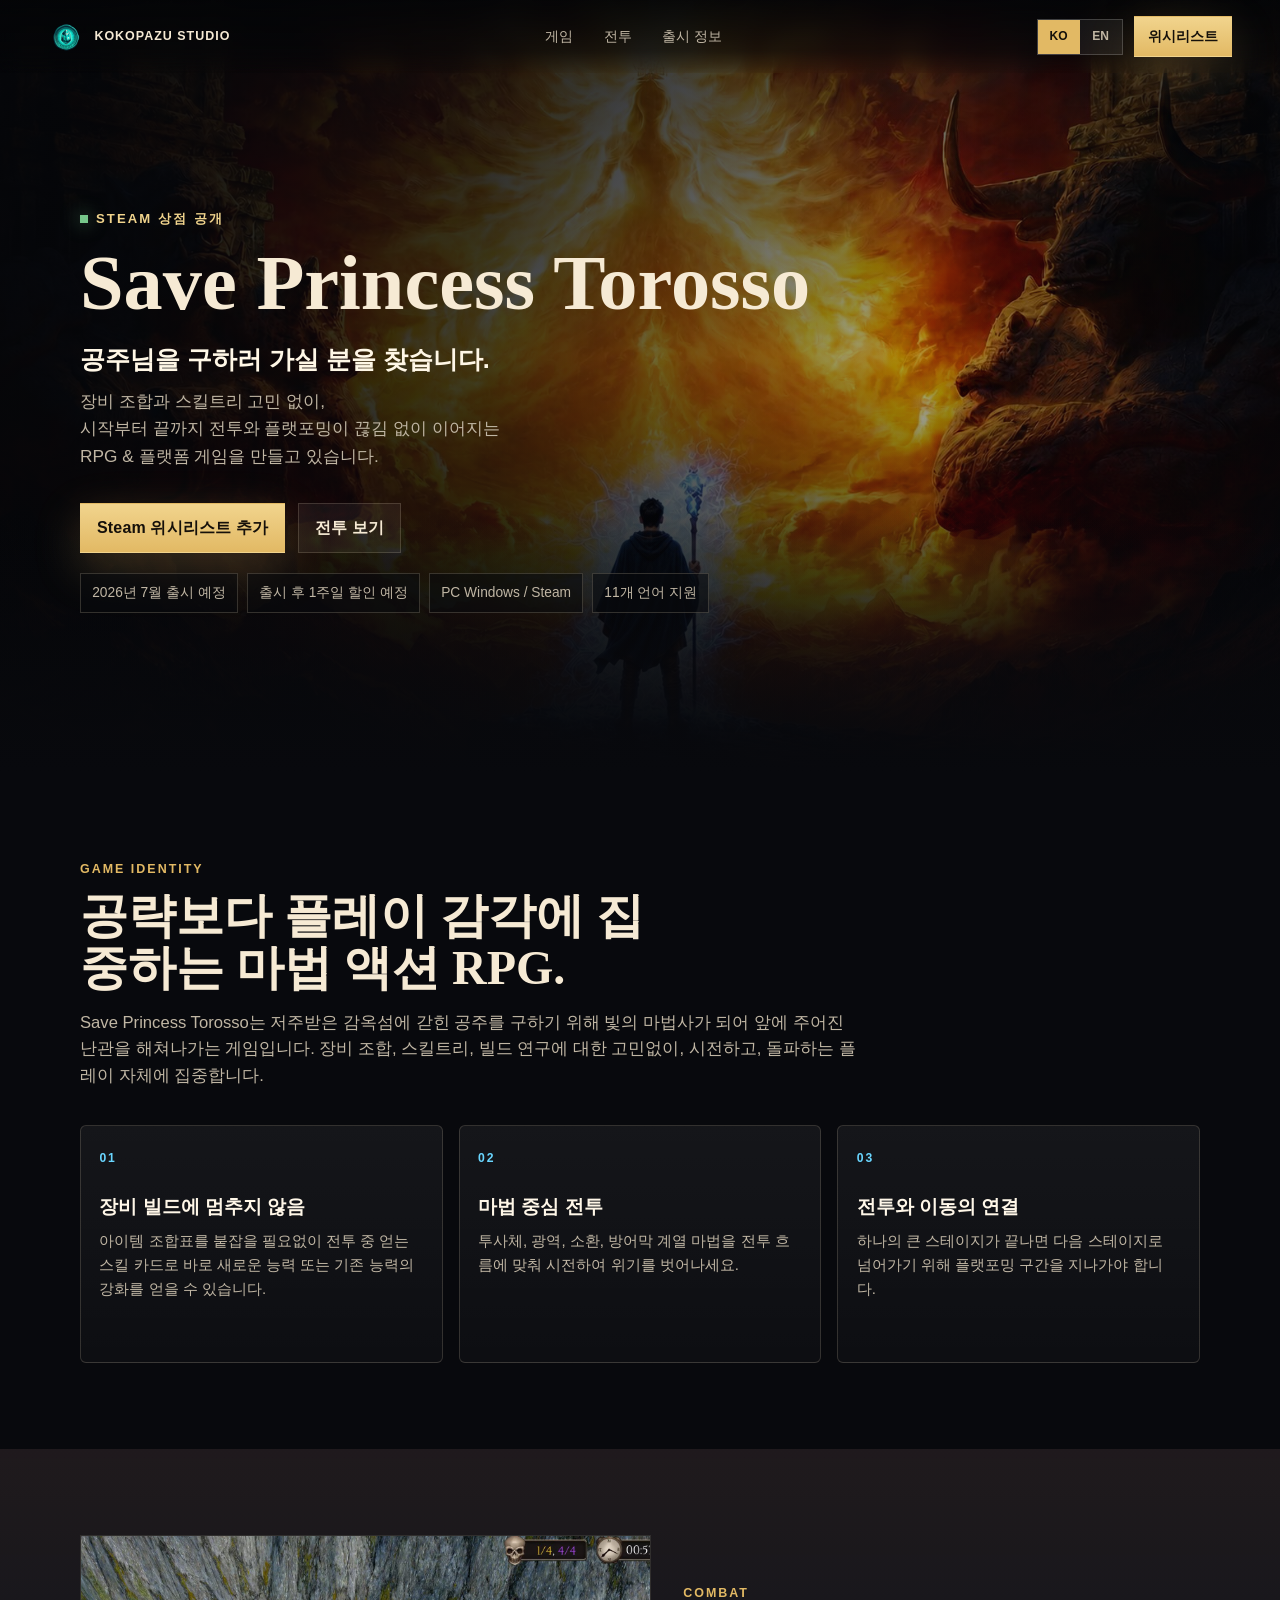
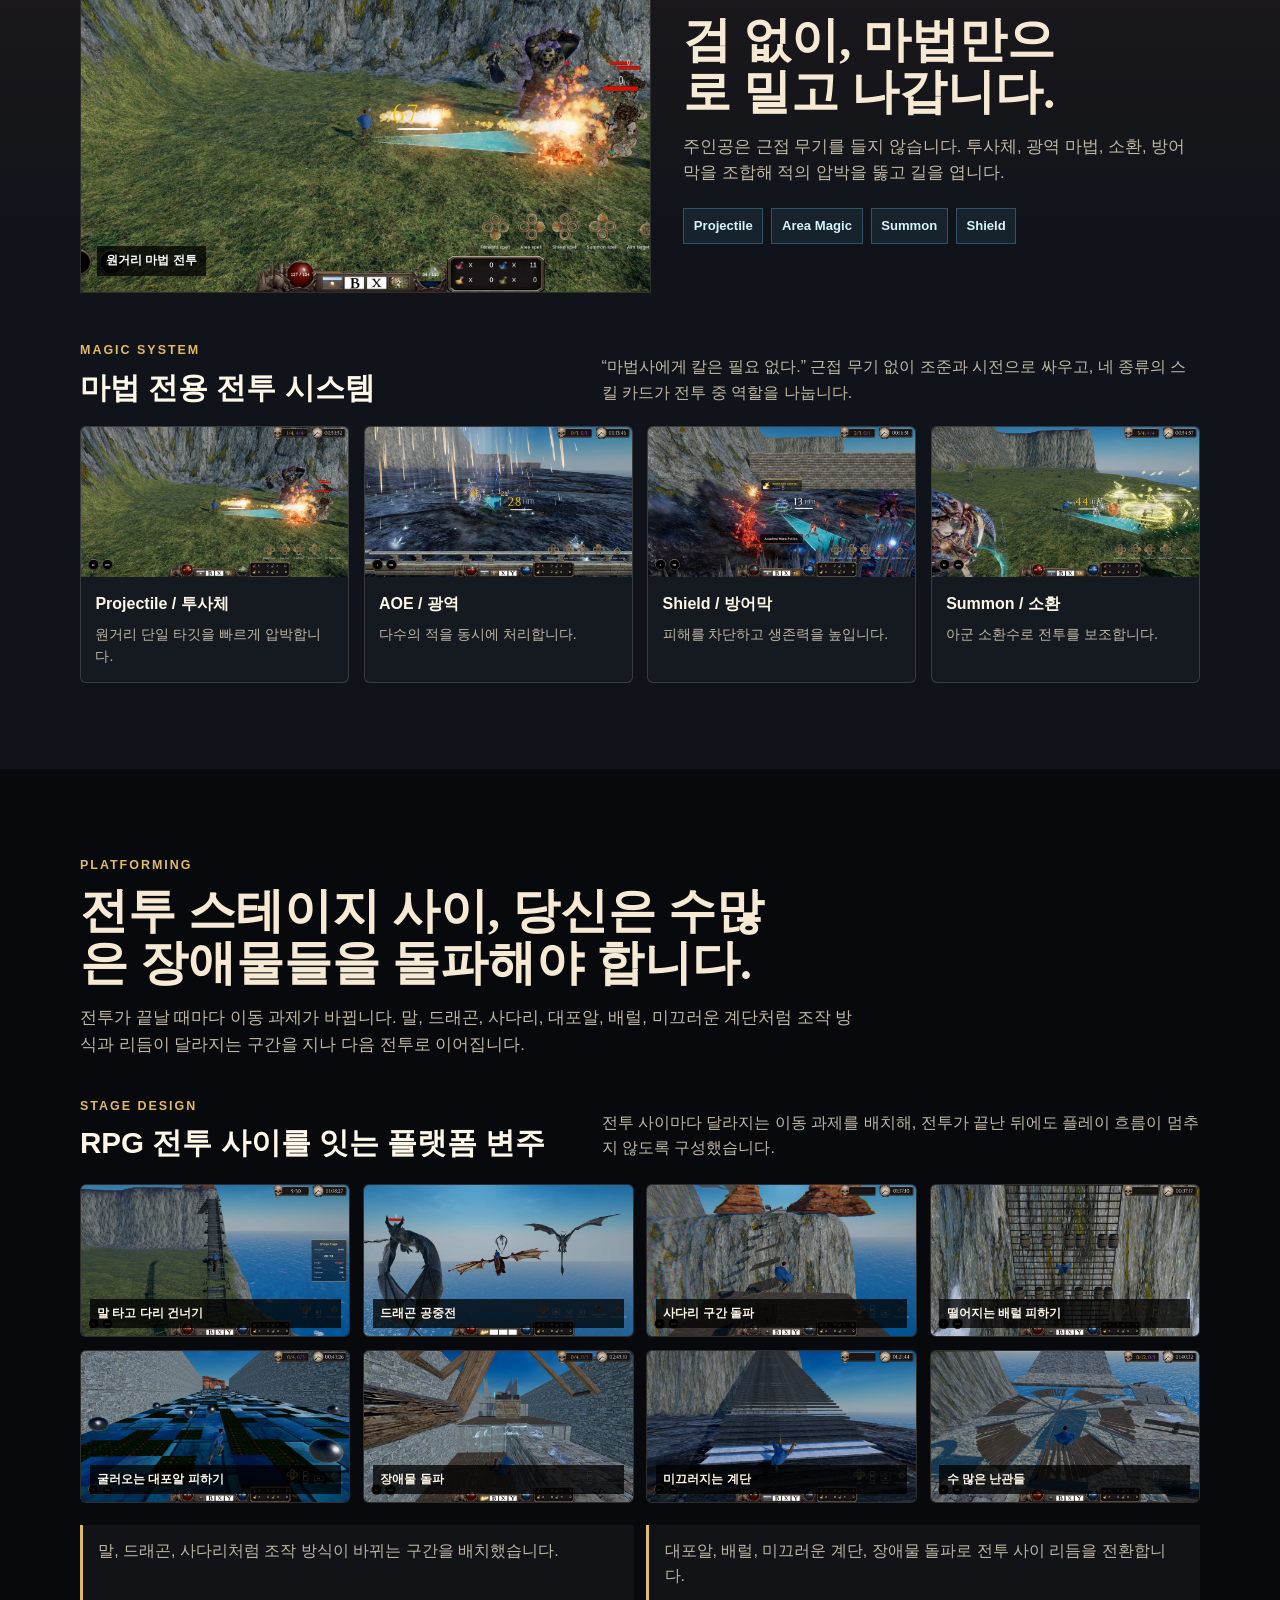
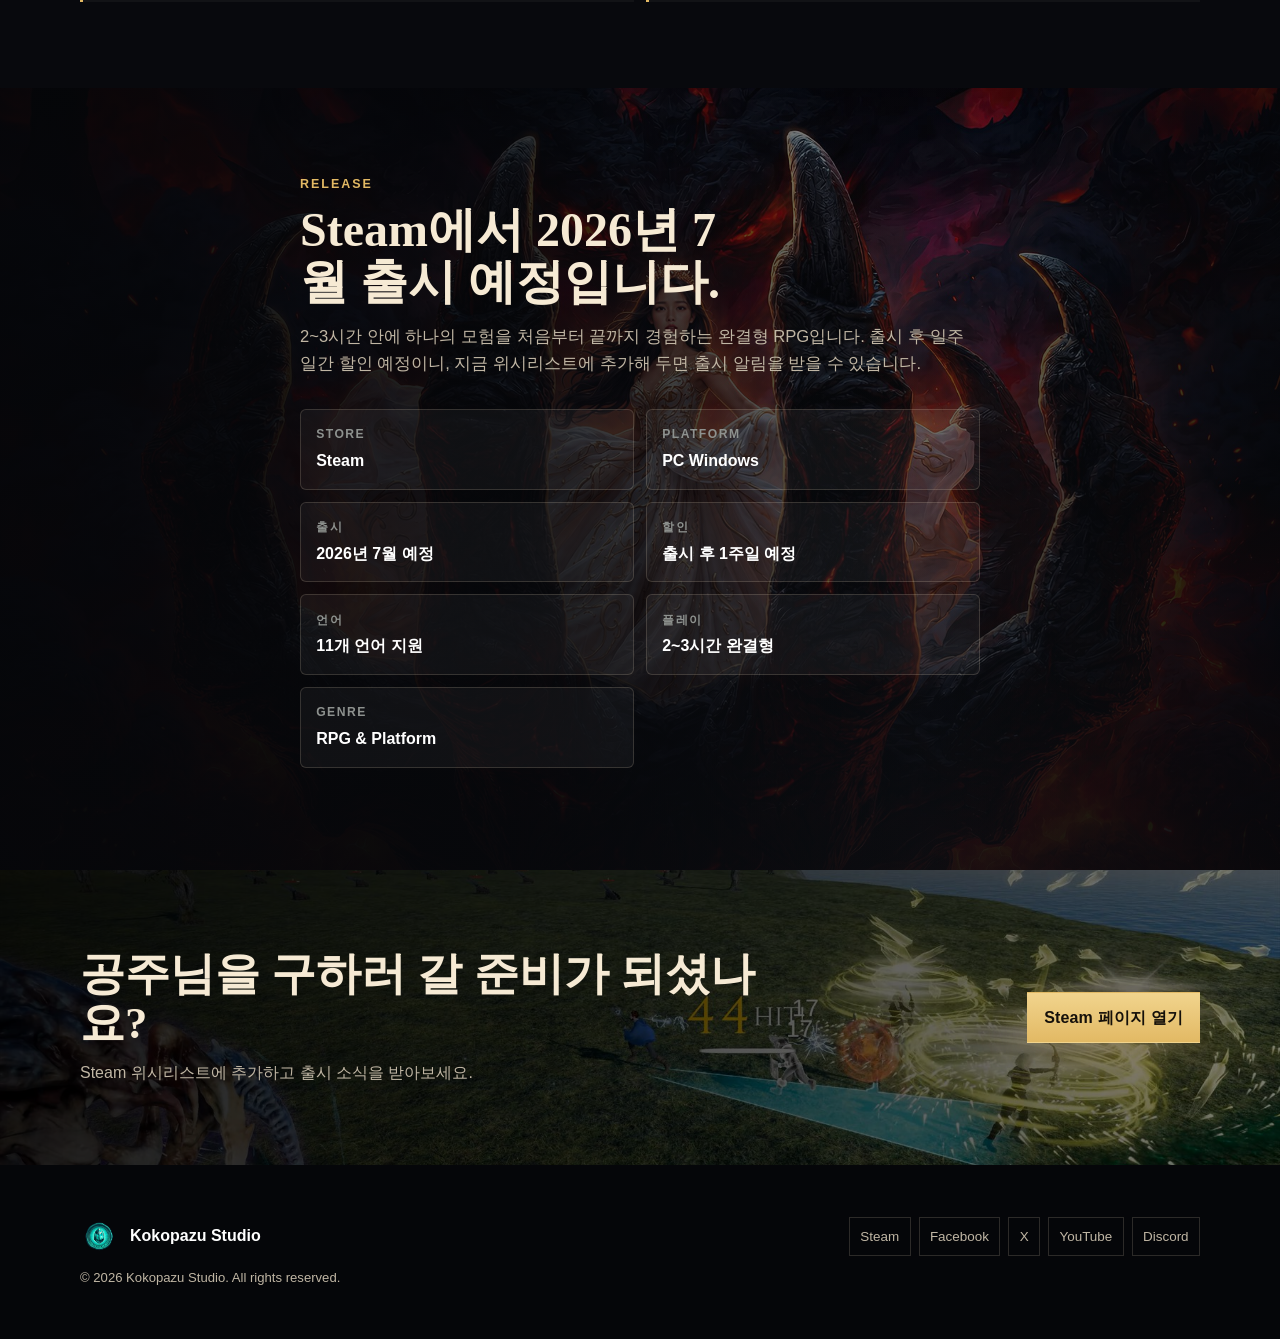
==== commit 057a8c7f: "웹사이트 콘텐츠 및 에셋 업데이트" ====
--- a/index.html
+++ b/index.html
@@ -3,38 +3,38 @@
 <head>
 <meta charset="UTF-8">
 <meta name="viewport" content="width=device-width, initial-scale=1.0">
-<title>코코파즈 스튜디오 | Kokopazu Studio</title>
-<meta name="description" content="코코파즈 스튜디오 - 판타지 액션 플랫폼 RPG 'Save Princess Torosso' 개발. No Swords. Only Spells. 빛의 마법사가 되어 공주를 구출하라.">
-<meta name="keywords" content="Kokopazu Studio, 코코파즈 스튜디오, Save Princess Torosso, Fantasy Action Platform RPG, Indie Game, 인디게임, Unity, STOVE">
+<title>Save Princess Torosso | Kokopazu Studio</title>
+<meta name="description" content="공략보다 플레이 감각에 집중하는 판타지 액션 RPG Save Princess Torosso. 장비 조합과 스킬트리 고민을 줄인 2~3시간 완결형 모험. 2026년 7월 Steam 출시 예정.">
+<meta name="keywords" content="Save Princess Torosso, Kokopazu Studio, 코코파주 스튜디오, Steam, Indie Game, Fantasy Action RPG, Platform RPG, Unity">
 <meta name="author" content="Kokopazu Studio">
 <link rel="canonical" href="https://www.kokopazu.com/">
 
-<!-- Open Graph -->
 <meta property="og:type" content="website">
-<meta property="og:title" content="코코파즈 스튜디오 | Kokopazu Studio">
-<meta property="og:description" content="No Swords. Only Spells. 빛의 마법사가 되어 공주를 구출하라. 판타지 액션 플랫폼 RPG 'Save Princess Torosso'">
+<meta property="og:title" content="Save Princess Torosso | Kokopazu Studio">
+<meta property="og:description" content="공주님을 구하러 가실 분을 찾습니다. 공략보다 플레이 감각에 집중하는 2~3시간 완결형 RPG & 플랫폼 게임.">
 <meta property="og:url" content="https://www.kokopazu.com/">
 <meta property="og:site_name" content="Kokopazu Studio">
+<meta property="og:image" content="https://www.kokopazu.com/assets/og-image.jpg">
 <meta property="og:locale" content="ko_KR">
 <meta property="og:locale:alternate" content="en_US">
 
-<!-- Twitter Card -->
-<meta name="twitter:card" content="summary">
-<meta name="twitter:title" content="코코파즈 스튜디오 | Kokopazu Studio">
-<meta name="twitter:description" content="No Swords. Only Spells. 빛의 마법사가 되어 공주를 구출하라. 판타지 액션 플랫폼 RPG">
-
-<!-- JSON-LD Structured Data -->
+<meta name="twitter:card" content="summary_large_image">
+<meta name="twitter:title" content="Save Princess Torosso | Kokopazu Studio">
+<meta name="twitter:description" content="A 2 to 3 hour magic RPG & platform game focused on play feel, not gear builds or skill tree homework. Coming to Steam in July 2026.">
+<meta name="twitter:image" content="https://www.kokopazu.com/assets/og-image.jpg">
+
 <script type="application/ld+json">
 {
   "@context": "https://schema.org",
   "@type": "Organization",
   "name": "Kokopazu Studio",
-  "alternateName": "코코파즈 스튜디오",
+  "alternateName": "코코파주 스튜디오",
   "url": "https://www.kokopazu.com/",
-  "description": "판타지 액션 플랫폼 RPG 'Save Princess Torosso'를 개발하는 1인 인디 게임 스튜디오",
+  "description": "판타지 액션 플랫폼 RPG Save Princess Torosso를 개발하는 1인 인디 게임 스튜디오",
   "foundingDate": "2025",
   "sameAs": [
-    "https://x.com/@kokopazustudio",
+    "https://www.facebook.com/profile.php?id=61575441099297",
+    "https://x.com/kokopazustudio",
     "https://www.youtube.com/@kokopazustudio",
     "https://discord.gg/b3eH4RECWr"
   ]
@@ -45,662 +45,979 @@
   "@context": "https://schema.org",
   "@type": "VideoGame",
   "name": "Save Princess Torosso",
-  "description": "어둠에 맞서, 홀로 감옥섬으로. 빛의 마법사가 되어 공주를 구출하라. 9개 월드, 25개 스테이지, 38종 이상의 몬스터.",
+  "description": "공략보다 플레이 감각에 집중하는 2~3시간 완결형 판타지 액션 플랫폼 RPG. 2026년 7월 Steam 출시 예정.",
   "genre": ["Fantasy", "Action", "Platform", "RPG"],
   "gamePlatform": "PC (Windows)",
   "operatingSystem": "Windows 10 64-bit",
   "applicationCategory": "Game",
-  "inLanguage": ["ko", "en", "zh", "ja", "es", "id", "pt"],
+  "inLanguage": ["en", "ko", "zh", "ja", "es-ES", "id", "pt-BR", "ru", "de", "fr", "pl"],
+  "releaseNotes": "Coming July 2026 on Steam with a launch-week discount.",
   "author": {
     "@type": "Organization",
     "name": "Kokopazu Studio"
   },
-  "gameEngine": "Unity 6 URP",
-  "offers": {
-    "@type": "Offer",
-    "price": "15000",
-    "priceCurrency": "KRW"
-  }
+  "gameEngine": "Unity 6 URP"
 }
 </script>
 
-<link rel="preconnect" href="https://fonts.googleapis.com">
-<link rel="preconnect" href="https://fonts.gstatic.com" crossorigin>
-<link href="https://fonts.googleapis.com/css2?family=Cinzel:wght@400;500;600;700&family=Cormorant+Garamond:ital,wght@0,400;0,500;0,600;1,400&family=Noto+Sans+KR:wght@300;400;500;700&display=swap" rel="stylesheet">
 <style>
-*,*::before,*::after{margin:0;padding:0;box-sizing:border-box}
+*,*::before,*::after{box-sizing:border-box}
 :root{
-  --gold:#C9A84C;
-  --gold-light:#E8D5A0;
-  --gold-dark:#8B6914;
-  --teal:#3ABFAD;
-  --teal-light:#7EDCD0;
-  --teal-dark:#1A8A7A;
-  --teal-glow:rgba(58,191,173,0.15);
-  --parchment:#F5EFE0;
-  --parchment-warm:#F0E8D4;
-  --ink:#1A1714;
-  --ink-light:#3D3529;
-  --cream:#FAF7F0;
-  --cream-cool:#F7F5F0;
-  --shadow:rgba(26,23,20,0.12);
+  --bg:#08090d;
+  --bg-2:#10141a;
+  --surface:#151a21;
+  --surface-2:#1f1714;
+  --line:rgba(246,231,198,.16);
+  --text:#f6ead4;
+  --muted:#c0b6a4;
+  --dim:#8e928f;
+  --gold:#e2b964;
+  --gold-2:#f1d48d;
+  --ember:#cf5b3f;
+  --cyan:#69d6ff;
+  --green:#76c68a;
+  --black:#050609;
 }
 html{scroll-behavior:smooth}
 body{
-  font-family:'Noto Sans KR','Cormorant Garamond',serif;
-  background:var(--cream);
-  color:var(--ink);
+  margin:0;
+  background:var(--bg);
+  color:var(--text);
+  font-family:Inter,Segoe UI,Roboto,Apple SD Gothic Neo,Noto Sans KR,Malgun Gothic,sans-serif;
+  line-height:1.6;
   overflow-x:hidden;
 }
-
-/* --- Grain overlay --- */
-body::after{
-  content:'';position:fixed;inset:0;pointer-events:none;z-index:9999;
-  opacity:0.025;
-  background-image:url("data:image/svg+xml,%3Csvg viewBox='0 0 256 256' xmlns='http://www.w3.org/2000/svg'%3E%3Cfilter id='n'%3E%3CfeTurbulence type='fractalNoise' baseFrequency='0.9' numOctaves='4' stitchTiles='stitch'/%3E%3C/filter%3E%3Crect width='100%25' height='100%25' filter='url(%23n)'/%3E%3C/svg%3E");
-}
-
-/* --- Language Toggle --- */
+img{display:block;max-width:100%;height:auto}
+a{color:inherit;text-decoration:none}
+button{font:inherit}
+[data-lang-en]{display:none!important}
+html[lang="en"] [data-lang-ko]{display:none!important}
+html[lang="en"] [data-lang-en]{display:revert!important}
+.skip-link{
+  position:absolute;
+  left:1rem;
+  top:-5rem;
+  z-index:200;
+  background:var(--gold);
+  color:#111;
+  padding:.6rem .8rem;
+}
+.skip-link:focus{top:1rem}
+.site-header{
+  position:fixed;
+  inset:0 0 auto 0;
+  z-index:100;
+  display:flex;
+  align-items:center;
+  justify-content:space-between;
+  gap:1.25rem;
+  min-height:72px;
+  padding:1rem 3rem;
+  background:linear-gradient(180deg,rgba(4,5,7,.9),rgba(4,5,7,.54) 70%,rgba(4,5,7,0));
+  backdrop-filter:blur(10px);
+}
+.brand{
+  display:flex;
+  align-items:center;
+  gap:.65rem;
+  min-width:0;
+  font-weight:800;
+  letter-spacing:.08em;
+  text-transform:uppercase;
+  font-size:.78rem;
+}
+.brand img{width:36px;height:36px;object-fit:contain}
+.nav{
+  display:flex;
+  align-items:center;
+  justify-content:center;
+  gap:.35rem;
+}
+.nav a{
+  padding:.45rem .72rem;
+  color:var(--muted);
+  font-size:.86rem;
+  border:1px solid transparent;
+}
+.nav a:hover,.nav a:focus-visible{
+  color:var(--text);
+  border-color:var(--line);
+  outline:0;
+}
+.header-tools{
+  display:flex;
+  align-items:center;
+  gap:.7rem;
+  flex-shrink:0;
+}
 .lang-toggle{
-  position:fixed;top:1.5rem;right:1.5rem;z-index:1000;
-  display:flex;gap:0;
-  border:1px solid rgba(58,191,173,0.3);
-  background:rgba(250,247,240,0.92);
-  backdrop-filter:blur(12px);
-  -webkit-backdrop-filter:blur(12px);
-  box-shadow:0 2px 12px rgba(58,191,173,0.08);
+  display:flex;
+  align-items:center;
+  flex-shrink:0;
+  border:1px solid rgba(255,255,255,.18);
+  background:rgba(255,255,255,.06);
 }
 .lang-toggle button{
-  font-family:'Cinzel',serif;font-size:0.7rem;letter-spacing:0.15em;
-  padding:0.5em 1.2em;
-  border:none;background:transparent;
-  color:var(--ink-light);cursor:pointer;
-  transition:all 0.3s ease;
+  border:0;
+  background:transparent;
+  color:var(--muted);
+  min-width:42px;
+  min-height:34px;
+  cursor:pointer;
+  font-size:.75rem;
+  font-weight:800;
 }
 .lang-toggle button.active{
-  background:var(--teal);color:#fff;
-}
-.lang-toggle button:hover:not(.active){
-  background:rgba(58,191,173,0.08);
-}
-
-/* Hide language content */
-[data-lang-en]{display:none}
-html[lang="en"] [data-lang-ko]{display:none}
-html[lang="en"] [data-lang-en]{display:block}
-html[lang="en"] span[data-lang-en]{display:inline}
-html[lang="en"] strong[data-lang-en]{display:inline}
-html[lang="en"] dd[data-lang-en]{display:block}
-html[lang="en"] p[data-lang-en]{display:block}
-html[lang="en"] h4[data-lang-en]{display:block}
-html[lang="en"] li[data-lang-en]{display:list-item}
-
-/* --- Header / Hero --- */
+  background:var(--gold);
+  color:#14100a;
+}
+.btn{
+  display:inline-flex;
+  align-items:center;
+  justify-content:center;
+  gap:.5rem;
+  min-height:44px;
+  padding:.72rem 1rem;
+  border:1px solid var(--line);
+  background:rgba(255,255,255,.05);
+  color:var(--text);
+  font-weight:800;
+  letter-spacing:.01em;
+}
+.btn:hover,.btn:focus-visible{outline:0;border-color:rgba(255,255,255,.36);background:rgba(255,255,255,.1)}
+.btn.primary{
+  background:linear-gradient(180deg,var(--gold-2),var(--gold));
+  border-color:transparent;
+  color:#15100a;
+  box-shadow:0 16px 48px rgba(226,185,100,.24);
+}
+.btn.primary:hover,.btn.primary:focus-visible{background:linear-gradient(180deg,#ffe1a0,#e7be67)}
+.btn.small{min-height:38px;padding:.55rem .8rem;font-size:.85rem}
 .hero{
-  min-height:100vh;display:flex;flex-direction:column;align-items:center;justify-content:center;
-  text-align:center;position:relative;
+  position:relative;
+  min-height:86svh;
+  display:grid;
+  align-items:center;
+  padding:7.2rem 3rem 4.5rem;
+  overflow:hidden;
+  isolation:isolate;
+}
+.hero-media{
+  position:absolute;
+  inset:0;
+  z-index:-3;
+}
+.hero-media img{
+  width:100%;
+  height:100%;
+  object-fit:cover;
+  object-position:40% 50%;
+  filter:saturate(1.05) contrast(1.06);
+}
+.hero::before{
+  content:"";
+  position:absolute;
+  inset:0;
+  z-index:-2;
   background:
-    radial-gradient(ellipse 60% 50% at 50% 45%, rgba(58,191,173,0.06) 0%, transparent 60%),
-    radial-gradient(ellipse 80% 60% at 50% 40%, rgba(201,168,76,0.05) 0%, transparent 70%),
-    linear-gradient(180deg, var(--cream) 0%, var(--parchment) 100%);
-}
-.hero::before{
-  content:'';position:absolute;top:0;left:0;right:0;height:2px;
-  background:linear-gradient(90deg,transparent 5%,var(--teal-light) 30%,var(--gold-light) 50%,var(--teal-light) 70%,transparent 95%);
-  opacity:0.5;
-}
-
-/* Decorative corner flourishes */
-.flourish{
-  position:absolute;width:80px;height:80px;opacity:0.12;
-  border:2px solid var(--teal);
-}
-.flourish.tl{top:40px;left:40px;border-right:none;border-bottom:none}
-.flourish.tr{top:40px;right:40px;border-left:none;border-bottom:none}
-.flourish.bl{bottom:40px;left:40px;border-right:none;border-top:none}
-.flourish.br{bottom:40px;right:40px;border-left:none;border-top:none}
-
-.hero-title{
-  display:flex;align-items:center;gap:1.5rem;
-  animation:fadeUp 1s 0.2s ease both;
-}
-.studio-logo{
-  width:180px;height:180px;object-fit:contain;
-  filter:drop-shadow(0 0 20px rgba(58,191,173,0.25));
-  transition:filter 0.5s ease;
-}
-.studio-logo:hover{
-  filter:drop-shadow(0 0 30px rgba(58,191,173,0.4));
-}
-.studio-mark{
-  font-family:'Cinzel',serif;font-size:0.85rem;letter-spacing:0.35em;text-transform:uppercase;
-  color:var(--gold);margin-bottom:2rem;
-  animation:fadeUp 1s ease both;
-}
-.studio-mark span{
-  display:inline-block;padding:0.4em 1.2em;
-  border:1px solid var(--gold-light);
-  background:linear-gradient(135deg, rgba(58,191,173,0.04), transparent 50%, rgba(201,168,76,0.04));
-}
-
-.hero h1{
-  font-family:'Cinzel',serif;font-weight:400;
-  font-size:clamp(2.4rem,6vw,4.5rem);line-height:1.15;
-  letter-spacing:0.04em;color:var(--ink);
-  margin-bottom:1rem;
-  text-shadow:0 1px 2px rgba(26,23,20,0.06);
-}
-.hero h1 em{
-  font-style:italic;font-family:'Cormorant Garamond',serif;
-  font-weight:500;color:var(--teal-dark);
-}
-
-.hero-sub{
-  font-family:'Cormorant Garamond',serif;font-size:clamp(1.1rem,2.5vw,1.4rem);
-  color:var(--ink-light);font-weight:400;font-style:italic;
-  letter-spacing:0.02em;max-width:540px;line-height:1.6;
-  animation:fadeUp 1s 0.4s ease both;
-}
-
-.divider{
-  width:80px;height:1px;margin:2.5rem auto;position:relative;
-  background:linear-gradient(90deg, var(--teal), var(--gold), var(--teal));
-  animation:fadeUp 1s 0.5s ease both;
-}
-.divider::before{
-  content:'';position:absolute;top:50%;left:50%;
-  transform:translate(-50%,-50%);
-  width:8px;height:8px;
-  background:var(--teal);
-  clip-path:polygon(50% 0%,100% 50%,50% 100%,0% 50%);
-}
-
-.scroll-hint{
-  position:absolute;bottom:3rem;
-  font-family:'Cormorant Garamond',serif;font-size:0.85rem;
-  color:var(--teal);letter-spacing:0.15em;text-transform:uppercase;
-  animation:pulse 3s ease-in-out infinite;
-}
-.scroll-hint::after{
-  content:'';display:block;width:1px;height:28px;
-  background:linear-gradient(180deg, var(--teal), transparent);margin:0.6rem auto 0;
-}
-
-/* --- Section base --- */
-section{padding:6rem 2rem}
-.container{max-width:900px;margin:0 auto}
-
-/* --- Section divider line --- */
-.section-line{
-  display:block;width:100%;height:1px;border:none;margin:0;
-  background:linear-gradient(90deg,transparent 10%,var(--teal-light) 35%,var(--gold-light) 50%,var(--teal-light) 65%,transparent 90%);
-  opacity:0.4;
-}
-
-/* --- About --- */
-.about{
+    linear-gradient(90deg,rgba(5,6,9,.95) 0%,rgba(5,6,9,.72) 38%,rgba(5,6,9,.24) 72%,rgba(5,6,9,.75) 100%),
+    linear-gradient(180deg,rgba(5,6,9,.62) 0%,rgba(5,6,9,.1) 46%,rgba(5,6,9,.9) 100%);
+}
+.hero::after{
+  content:"";
+  position:absolute;
+  inset:auto 0 0;
+  height:34%;
+  z-index:-1;
+  background:linear-gradient(180deg,rgba(8,9,13,0),var(--bg));
+}
+.hero-inner{
+  width:min(1120px,100%);
+  margin:0 auto;
+}
+.eyebrow{
+  display:inline-flex;
+  align-items:center;
+  gap:.5rem;
+  margin:0 0 1rem;
+  color:var(--gold-2);
+  font-size:.82rem;
+  font-weight:900;
+  letter-spacing:.16em;
+  text-transform:uppercase;
+}
+.eyebrow::before{
+  content:"";
+  width:8px;
+  height:8px;
+  background:var(--green);
+  box-shadow:0 0 18px rgba(118,198,138,.7);
+}
+h1{
+  margin:0;
+  max-width:760px;
+  font-family:Georgia,Times New Roman,serif;
+  font-size:4.9rem;
+  line-height:.96;
+  letter-spacing:0;
+  text-wrap:balance;
+  overflow-wrap:anywhere;
+}
+.hero-hook{
+  margin:1.35rem 0 .35rem;
+  max-width:720px;
+  color:#fff7e6;
+  font-size:1.56rem;
+  line-height:1.38;
+  font-weight:900;
+  text-wrap:balance;
+}
+.hero-copy{
+  margin:.7rem 0 0;
+  max-width:710px;
+  color:var(--muted);
+  font-size:1.08rem;
+  overflow-wrap:anywhere;
+}
+.hero-actions{
+  display:flex;
+  flex-wrap:wrap;
+  gap:.8rem;
+  margin:2rem 0 0;
+}
+.facts{
+  display:flex;
+  flex-wrap:wrap;
+  gap:.55rem;
+  margin:1.25rem 0 0;
+  padding:0;
+  list-style:none;
+}
+.facts li{
+  border:1px solid rgba(246,231,198,.18);
+  background:rgba(8,9,13,.58);
+  color:var(--muted);
+  padding:.48rem .7rem;
+  font-size:.86rem;
+}
+section{
+  position:relative;
+  padding:5.4rem 3rem;
+}
+.container{
+  width:min(1120px,100%);
+  margin:0 auto;
+}
+.section-kicker{
+  margin:0 0 .6rem;
+  color:var(--gold);
+  font-size:.78rem;
+  font-weight:900;
+  letter-spacing:.16em;
+  text-transform:uppercase;
+}
+.section-title{
+  margin:0;
+  max-width:780px;
+  font-family:Georgia,Times New Roman,serif;
+  font-size:3rem;
+  line-height:1.08;
+  letter-spacing:0;
+  text-wrap:balance;
+}
+.section-lead{
+  margin:1rem 0 0;
+  max-width:780px;
+  color:var(--muted);
+  font-size:1.04rem;
+  overflow-wrap:anywhere;
+}
+.feature-grid{
+  display:grid;
+  grid-template-columns:repeat(3,1fr);
+  gap:1rem;
+  margin:2.2rem 0 0;
+}
+.feature-card{
+  min-height:238px;
+  padding:1.15rem;
+  border:1px solid var(--line);
+  background:linear-gradient(180deg,rgba(255,255,255,.055),rgba(255,255,255,.025));
+  border-radius:6px;
+}
+.feature-card .number{
+  color:var(--cyan);
+  font-size:.76rem;
+  font-weight:900;
+  letter-spacing:.16em;
+}
+.feature-card h3{
+  margin:1.6rem 0 .6rem;
+  color:#fff7e8;
+  font-size:1.2rem;
+  line-height:1.25;
+}
+.feature-card p{
+  margin:0;
+  color:var(--muted);
+  font-size:.94rem;
+}
+.showcase{
   background:
-    radial-gradient(ellipse 50% 80% at 50% 50%, rgba(58,191,173,0.03) 0%, transparent 70%),
-    var(--parchment);
+    linear-gradient(180deg,rgba(207,91,63,.08),rgba(8,9,13,0) 42%),
+    var(--bg-2);
+}
+.showcase-layout{
+  display:grid;
+  grid-template-columns:minmax(0,1.05fr) minmax(300px,.95fr);
+  gap:2rem;
+  align-items:center;
+}
+.showcase-media{
   position:relative;
-}
-.section-label{
-  font-family:'Cinzel',serif;font-size:0.75rem;letter-spacing:0.4em;
-  text-transform:uppercase;color:var(--teal);text-align:center;margin-bottom:2.5rem;
+  border:1px solid var(--line);
+  background:#090b10;
+}
+.showcase-media img{width:100%;aspect-ratio:16/10;object-fit:cover}
+.media-label{
+  position:absolute;
+  left:1rem;
+  bottom:1rem;
+  padding:.32rem .55rem;
+  background:rgba(0,0,0,.72);
+  color:#fff;
+  font-size:.78rem;
+  font-weight:900;
+}
+.pill-list{
+  display:flex;
+  flex-wrap:wrap;
+  gap:.5rem;
+  margin:1.3rem 0 0;
+}
+.pill{
+  border:1px solid rgba(105,214,255,.28);
+  color:#d7f4ff;
+  background:rgba(105,214,255,.08);
+  padding:.42rem .6rem;
+  font-size:.82rem;
+  font-weight:800;
+}
+.combat-system{
+  margin-top:3rem;
+}
+.combat-system-header,
+.stage-system-header{
+  display:grid;
+  grid-template-columns:minmax(0,.9fr) minmax(0,1.1fr);
+  gap:2rem;
+  align-items:end;
+  margin:0 0 1.25rem;
+}
+.combat-system h3,
+.stage-system h3{
+  margin:0;
+  max-width:760px;
+  color:#fff7e8;
+  font-size:1.85rem;
+  line-height:1.18;
+}
+.combat-system p,
+.stage-system p{
+  margin:0;
+  color:var(--muted);
+}
+.combat-system .section-kicker,
+.stage-system .section-kicker{
+  margin:0 0 .6rem;
+  color:var(--gold);
+}
+.spell-grid{
+  display:grid;
+  grid-template-columns:repeat(4,1fr);
+  gap:.9rem;
+}
+.spell-card{
+  overflow:hidden;
+  border:1px solid var(--line);
+  border-radius:6px;
+  background:var(--surface);
+}
+.spell-card img{
+  display:block;
+  width:100%;
+  aspect-ratio:16/9;
+  object-fit:cover;
+}
+.spell-card div{
+  padding:.9rem;
+}
+.spell-card h4{
+  margin:0 0 .35rem;
+  color:#fff7e8;
+  font-size:1rem;
+}
+.spell-card p{
+  font-size:.88rem;
+}
+.stage-system{
+  margin:2.4rem 0 0;
+}
+.stage-grid{
+  display:grid;
+  grid-template-columns:repeat(4,1fr);
+  gap:.8rem;
+  margin:1.45rem 0 0;
+}
+.stage-card{
   position:relative;
-}
-.section-label::after{
-  content:'';display:block;width:30px;height:1px;
-  background:linear-gradient(90deg, var(--teal), var(--gold));
-  margin:0.8rem auto 0;
-}
-.about p{
-  font-family:'Noto Sans KR',sans-serif;font-size:1.05rem;line-height:2;
-  color:var(--ink-light);text-align:center;max-width:640px;margin:0 auto;
-  font-weight:300;
-}
-.about p strong{font-weight:500;color:var(--teal-dark)}
-
-/* --- Game card --- */
-.game-section{background:var(--cream)}
-.game-card{
+  overflow:hidden;
+  border:1px solid var(--line);
+  border-radius:6px;
+  background:#090b10;
+}
+.stage-card img{
+  display:block;
+  width:100%;
+  aspect-ratio:16/9;
+  object-fit:cover;
+}
+.stage-card span{
+  position:absolute;
+  left:.55rem;
+  right:.55rem;
+  bottom:.5rem;
+  padding:.3rem .45rem;
+  background:rgba(0,0,0,.74);
+  color:#fff7e8;
+  font-size:.76rem;
+  font-weight:900;
+}
+.stage-note{
+  display:grid;
+  grid-template-columns:1fr 1fr;
+  gap:.8rem;
+  margin:1.35rem 0 0;
+  padding:0;
+  list-style:none;
+}
+.stage-note li{
+  border-left:3px solid var(--gold);
+  background:rgba(255,255,255,.04);
+  padding:.82rem .95rem;
+  color:var(--muted);
+}
+.image-feature{
+  display:grid;
+  grid-template-columns:1fr 1fr;
+  gap:1rem;
+  margin:2.2rem 0 0;
+}
+.image-card{
+  border:1px solid var(--line);
+  background:var(--surface);
+  border-radius:6px;
+  overflow:hidden;
+}
+.image-card img{width:100%;aspect-ratio:16/9;object-fit:cover}
+.obstacle-shots{
+  display:grid;
+  grid-template-columns:repeat(2,1fr);
+  gap:1px;
+  background:rgba(246,231,198,.14);
+}
+.obstacle-shots img{
+  width:100%;
+  height:100%;
+  aspect-ratio:16/9;
+  object-fit:cover;
+}
+.obstacle-shots img:first-child{
+  grid-column:1/-1;
+}
+.image-card div{padding:1rem}
+.image-card .obstacle-shots{padding:0}
+.image-card h3{margin:0 0 .35rem;font-size:1.05rem}
+.image-card p{margin:0;color:var(--muted);font-size:.92rem}
+.details{
   background:
-    linear-gradient(135deg, rgba(58,191,173,0.03), transparent 40%, rgba(201,168,76,0.03));
-  background-color:var(--parchment);
-  border:1px solid rgba(58,191,173,0.15);
-  padding:3.5rem;position:relative;
-  max-width:760px;margin:0 auto;
-  box-shadow:0 4px 30px rgba(58,191,173,0.06), 0 1px 3px var(--shadow);
-}
-.game-card::before{
-  content:'';position:absolute;inset:8px;
-  border:1px solid rgba(58,191,173,0.06);pointer-events:none;
-}
-.game-tag{
-  font-family:'Cinzel',serif;font-size:0.65rem;letter-spacing:0.35em;
-  text-transform:uppercase;color:var(--teal);
-  margin-bottom:1.2rem;display:inline-block;
-  padding:0.3em 0.8em;border:1px solid rgba(58,191,173,0.3);
-  background:rgba(58,191,173,0.05);
-}
-.game-card h3{
-  font-family:'Cinzel',serif;font-weight:500;font-size:clamp(1.6rem,3.5vw,2.2rem);
-  color:var(--ink);margin-bottom:0.4rem;letter-spacing:0.03em;
-}
-.game-tagline{
-  font-family:'Cormorant Garamond',serif;font-size:1.15rem;
-  color:var(--teal-dark);font-style:italic;letter-spacing:0.05em;
-  margin-bottom:1.2rem;
-}
-.game-card>p{
-  font-family:'Noto Sans KR',sans-serif;font-size:1rem;line-height:1.9;
-  color:var(--ink-light);font-weight:300;margin-bottom:1.5rem;
-}
-.game-meta{
-  display:flex;gap:2rem;flex-wrap:wrap;
-  border-top:1px solid rgba(58,191,173,0.12);padding-top:1.5rem;
-}
-.game-meta dt{
-  font-family:'Cinzel',serif;font-size:0.65rem;letter-spacing:0.25em;
-  text-transform:uppercase;color:var(--teal);margin-bottom:0.3rem;
-}
-.game-meta dd{
-  font-family:'Noto Sans KR',sans-serif;font-size:0.9rem;color:var(--ink-light);font-weight:400;
-}
-
-/* --- Store Links --- */
-.store-links{
-  display:flex;justify-content:center;gap:1.5rem;flex-wrap:wrap;
-  margin-top:2rem;padding-top:1.5rem;
-  border-top:1px solid rgba(58,191,173,0.12);
-}
-.store-btn{
-  font-family:'Cinzel',serif;font-size:0.8rem;letter-spacing:0.15em;
-  text-transform:uppercase;text-decoration:none;
-  padding:0.8em 2em;
-  border:1px solid rgba(58,191,173,0.3);
-  color:var(--teal-dark);
-  background:rgba(58,191,173,0.04);
-  transition:all 0.4s ease;
-  position:relative;
-}
-.store-btn:hover{
-  border-color:var(--teal);
-  background:rgba(58,191,173,0.08);
-  box-shadow:0 2px 16px rgba(58,191,173,0.12);
-}
-.store-btn.coming-soon{
-  color:var(--ink-light);opacity:0.5;
-  pointer-events:none;
-  border-style:dashed;
-}
-
-/* --- Features --- */
-.features-section{
+    linear-gradient(90deg,rgba(5,6,9,.93) 0%,rgba(5,6,9,.78) 42%,rgba(5,6,9,.24) 72%,rgba(5,6,9,.76) 100%),
+    linear-gradient(180deg,rgba(13,16,21,.18),rgba(13,16,21,.88)),
+    url("assets/princess-rescue-bg.jpg") center 44%/cover;
+}
+.detail-layout{
+  max-width:680px;
+}
+.spec-grid{
+  display:grid;
+  grid-template-columns:repeat(2,1fr);
+  gap:.75rem;
+  margin-top:2rem;
+}
+.spec{
+  border:1px solid var(--line);
+  background:rgba(255,255,255,.045);
+  border-radius:6px;
+  padding:.95rem;
+}
+.spec dt{
+  margin:0 0 .2rem;
+  color:var(--dim);
+  font-size:.76rem;
+  font-weight:900;
+  text-transform:uppercase;
+  letter-spacing:.12em;
+}
+.spec dd{margin:0;color:#fff;font-weight:900}
+.cta{
+  padding:5rem 3rem;
   background:
-    radial-gradient(ellipse 60% 60% at 30% 50%, rgba(58,191,173,0.04) 0%, transparent 60%),
-    radial-gradient(ellipse 60% 60% at 70% 50%, rgba(201,168,76,0.04) 0%, transparent 60%),
-    var(--parchment);
-  position:relative;
-}
-.features-grid{
-  display:grid;grid-template-columns:repeat(2,1fr);gap:2rem;
-  max-width:760px;margin:0 auto;
-}
-.feature-item{
-  text-align:center;padding:2.2rem 1.5rem;
-  border:1px solid rgba(58,191,173,0.1);
-  background:var(--cream);
-  transition:all 0.4s ease;
-  position:relative;
-}
-.feature-item::after{
-  content:'';position:absolute;inset:0;
-  background:radial-gradient(ellipse at 50% 0%, rgba(58,191,173,0.06) 0%, transparent 70%);
-  opacity:0;transition:opacity 0.4s ease;pointer-events:none;
-}
-.feature-item:hover{
-  border-color:rgba(58,191,173,0.3);
-  box-shadow:0 4px 20px rgba(58,191,173,0.08);
-  transform:translateY(-2px);
-}
-.feature-item:hover::after{opacity:1}
-.feature-num{
-  font-family:'Cinzel',serif;font-size:0.65rem;letter-spacing:0.3em;
-  color:var(--teal);margin-bottom:0.8rem;
-}
-.feature-item h4{
-  font-family:'Noto Sans KR',sans-serif;font-size:1rem;font-weight:500;
-  color:var(--ink);margin-bottom:0.5rem;
-}
-.feature-item p{
-  font-family:'Noto Sans KR',sans-serif;font-size:0.88rem;line-height:1.7;
-  color:var(--ink-light);font-weight:300;
-}
-
-/* --- Specs --- */
-.specs-section{background:var(--cream)}
-.specs-card{
-  max-width:760px;margin:0 auto;
-  display:grid;grid-template-columns:repeat(2,1fr);gap:1px;
-  background:rgba(58,191,173,0.1);
-  border:1px solid rgba(58,191,173,0.1);
-}
-.spec-item{
-  background:var(--cream);padding:1.2rem 1.5rem;
-  transition:background 0.3s ease;
-}
-.spec-item:hover{
-  background:rgba(58,191,173,0.02);
-}
-.spec-item dt{
-  font-family:'Cinzel',serif;font-size:0.6rem;letter-spacing:0.25em;
-  text-transform:uppercase;color:var(--teal);margin-bottom:0.3rem;
-}
-.spec-item dd{
-  font-family:'Noto Sans KR',sans-serif;font-size:0.88rem;color:var(--ink-light);font-weight:400;
-}
-
-/* --- Links --- */
-.links{background:var(--parchment);text-align:center}
-.link-list{
-  display:flex;justify-content:center;gap:2rem;flex-wrap:wrap;margin-top:2rem;
-}
-.link-list a{
-  font-family:'Cinzel',serif;font-size:0.8rem;letter-spacing:0.2em;text-transform:uppercase;
-  color:var(--ink-light);text-decoration:none;
-  padding:0.7em 1.8em;border:1px solid rgba(58,191,173,0.25);
-  transition:all 0.4s ease;position:relative;
-}
-.link-list a:hover{
-  color:var(--teal-dark);border-color:var(--teal);
-  background:rgba(58,191,173,0.04);
-  box-shadow:0 2px 12px rgba(58,191,173,0.1);
-}
-
-/* --- Footer --- */
-footer{
-  text-align:center;padding:3rem 2rem;
-  border-top:1px solid rgba(58,191,173,0.1);
-  background:
-    linear-gradient(180deg, var(--cream) 0%, var(--cream-cool) 100%);
-}
-footer p{
-  font-family:'Cormorant Garamond',serif;font-size:0.9rem;
-  color:var(--teal);letter-spacing:0.05em;
-}
-footer .copy{
-  font-family:'Noto Sans KR',sans-serif;font-size:0.75rem;
-  color:rgba(61,53,41,0.35);margin-top:0.6rem;
-}
-
-/* --- Animations --- */
-@keyframes fadeUp{
-  from{opacity:0;transform:translateY(20px)}
-  to{opacity:1;transform:translateY(0)}
-}
-@keyframes pulse{
-  0%,100%{opacity:0.4}50%{opacity:1}
-}
-@keyframes float{
-  0%,100%{transform:translateY(0)}50%{transform:translateY(-6px)}
-}
-
-/* Scroll reveal */
-.reveal{opacity:0;transform:translateY(30px);transition:all 0.8s cubic-bezier(0.22,1,0.36,1)}
-.reveal.visible{opacity:1;transform:translateY(0)}
-
-/* --- Responsive --- */
-@media(max-width:600px){
-  .flourish{width:40px;height:40px;top:20px!important;left:20px!important;right:20px!important;bottom:20px!important}
-  section{padding:4rem 1.5rem}
-  .game-card{padding:2rem}
-  .game-meta{gap:1.2rem}
-  .features-grid{grid-template-columns:1fr}
-  .specs-card{grid-template-columns:1fr}
-  .link-list{flex-direction:column;align-items:center}
-  .lang-toggle{top:1rem;right:1rem}
-  .hero-title{gap:1rem}
-  .studio-logo{width:120px;height:120px}
+    linear-gradient(90deg,rgba(0,0,0,.86),rgba(0,0,0,.5)),
+    url("assets/screen-magic-field.jpg") center/cover;
+}
+.cta-inner{
+  width:min(1120px,100%);
+  margin:0 auto;
+  display:flex;
+  align-items:center;
+  justify-content:space-between;
+  gap:2rem;
+}
+.cta h2{
+  margin:0;
+  max-width:720px;
+  font-family:Georgia,Times New Roman,serif;
+  font-size:2.8rem;
+  line-height:1.1;
+  letter-spacing:0;
+}
+.cta p{margin:.7rem 0 0;color:var(--muted)}
+.site-footer{
+  padding:3.2rem 3rem;
+  background:#050609;
+  color:var(--muted);
+}
+.footer-inner{
+  width:min(1120px,100%);
+  margin:0 auto;
+  display:flex;
+  align-items:flex-start;
+  justify-content:space-between;
+  gap:2rem;
+}
+.footer-brand{
+  display:flex;
+  align-items:center;
+  gap:.75rem;
+  color:#fff;
+  font-weight:900;
+}
+.footer-brand img{width:38px;height:38px}
+.social-links{
+  display:flex;
+  flex-wrap:wrap;
+  gap:.5rem;
+  justify-content:flex-end;
+}
+.social-links a{
+  border:1px solid var(--line);
+  padding:.5rem .65rem;
+  font-size:.84rem;
+}
+.social-links a:hover,.social-links a:focus-visible{
+  color:#fff;
+  border-color:rgba(255,255,255,.34);
+  outline:0;
+}
+.copyright{margin:.75rem 0 0;font-size:.82rem}
+@media (max-width:980px){
+  .site-header{padding:.8rem 1.25rem}
+  .nav{display:none}
+  .hero{padding:6.5rem 1.25rem 3.8rem}
+  h1{font-size:3.45rem}
+  .hero-hook{font-size:1.25rem}
+  section{padding:4.2rem 1.25rem}
+  .feature-grid,.showcase-layout,.detail-layout{grid-template-columns:1fr}
+  .combat-system-header,.stage-system-header,.stage-note{grid-template-columns:1fr}
+  .spell-grid,.stage-grid{grid-template-columns:repeat(2,1fr)}
+  .image-feature,.spec-grid{grid-template-columns:1fr}
+  .details{background-position:56% center}
+  .cta{padding:4rem 1.25rem}
+  .cta-inner,.footer-inner{flex-direction:column;align-items:flex-start}
+  .social-links{justify-content:flex-start}
+}
+@media (max-width:620px){
+  .site-header{
+    min-height:64px;
+    width:100vw;
+    max-width:100vw;
+    gap:.75rem;
+    justify-content:flex-start;
+  }
+  .brand span{display:none}
+  .header-tools{
+    position:absolute;
+    left:4.35rem;
+    top:.95rem;
+    margin-left:0;
+  }
+  .lang-toggle button{
+    min-width:38px;
+    min-height:34px;
+  }
+  .header-tools .btn{display:none}
+  .hero{
+    min-height:84svh;
+    padding-top:5.8rem;
+  }
+  .hero-media img{object-position:38% 50%}
+  .hero::before{
+    background:
+      linear-gradient(180deg,rgba(5,6,9,.82),rgba(5,6,9,.44) 36%,rgba(5,6,9,.92) 100%),
+      linear-gradient(90deg,rgba(5,6,9,.86),rgba(5,6,9,.2));
+  }
+  h1{font-size:2.46rem;line-height:1.04}
+  .hero-hook{font-size:1.12rem}
+  .hero-copy{font-size:.95rem}
+  .hero-actions{display:grid;grid-template-columns:1fr}
+  .facts{display:grid;grid-template-columns:1fr}
+  .section-title{font-size:2.25rem}
+  .spell-grid,.stage-grid{grid-template-columns:1fr}
+  .feature-card{min-height:auto}
+  .details{background-position:50% center}
+  .cta h2{font-size:2.05rem}
 }
 </style>
 </head>
 <body>
-
-<!-- Language Toggle -->
-<div class="lang-toggle" role="group" aria-label="Language selector">
-  <button class="active" data-lang="ko" aria-pressed="true">KO</button>
-  <button data-lang="en" aria-pressed="false">EN</button>
-</div>
-
-<!-- Hero -->
-<section class="hero">
-  <div class="flourish tl"></div>
-  <div class="flourish tr"></div>
-  <div class="flourish bl"></div>
-  <div class="flourish br"></div>
-
-  <div class="studio-mark">
-    <span data-lang-ko>코코파즈 스튜디오</span>
-    <span data-lang-en>Kokopazu Studio</span>
+<a class="skip-link" href="#game">본문으로 건너뛰기</a>
+<header class="site-header" aria-label="Site header">
+  <a class="brand" href="#top" aria-label="Kokopazu Studio home">
+    <img src="logo.png" alt="" width="36" height="36">
+    <span>Kokopazu Studio</span>
+  </a>
+  <nav class="nav" aria-label="Primary navigation">
+    <a href="#game"><span data-lang-ko>게임</span><span data-lang-en>Game</span></a>
+    <a href="#combat"><span data-lang-ko>전투</span><span data-lang-en>Combat</span></a>
+    <a href="#details"><span data-lang-ko>출시 정보</span><span data-lang-en>Details</span></a>
+  </nav>
+  <div class="header-tools">
+    <div class="lang-toggle" aria-label="Language selector">
+      <button type="button" class="active" data-lang-button="ko" aria-pressed="true">KO</button>
+      <button type="button" data-lang-button="en" aria-pressed="false">EN</button>
+    </div>
+    <a class="btn small primary" href="https://store.steampowered.com/app/4603700/Save_Princess_Torosso/" target="_blank" rel="noopener">
+      <span data-lang-ko>위시리스트</span><span data-lang-en>Wishlist</span>
+    </a>
   </div>
-  <div class="hero-title">
-    <img src="logo.png" alt="Kokopazu Studio Logo" class="studio-logo">
-    <h1>
-      <span data-lang-ko>코코파즈<br>스튜디오</span>
-      <span data-lang-en>Kokopazu<br>Studio</span>
-    </h1>
-  </div>
-  <div class="divider"></div>
-  <p class="hero-sub" data-lang-ko>작은 스튜디오에서 시작하는<br>잊지 못할 모험 이야기</p>
-  <p class="hero-sub" data-lang-en>Unforgettable adventures<br>from a small studio</p>
-  <span class="scroll-hint">Scroll</span>
-</section>
-
-<hr class="section-line">
-
-<!-- About -->
-<section class="about">
-  <div class="container reveal">
-    <div class="section-label">About</div>
-    <p data-lang-ko>
-      안녕하세요, 1인 개발 스튜디오 <strong>코코파즈</strong>입니다.<br>
-      처음으로 만든 게임이자 혼자서 만든 게임,<br>
-      <strong>Save Princess Torosso</strong>를 세상에 내놓기 위해<br>
-      한 걸음씩 나아가고 있습니다.
-    </p>
-    <p data-lang-en>
-      Hello, I'm <strong>Kokopazu</strong>, a solo indie developer.<br>
-      My very first game, built entirely on my own —<br>
-      <strong>Save Princess Torosso</strong> — is on its way<br>
-      to reach the world.
-    </p>
-  </div>
-</section>
-
-<hr class="section-line">
-
-<!-- Game -->
-<section class="game-section">
-  <div class="container reveal">
-    <div class="section-label">Our Game</div>
-    <div class="game-card">
-      <span class="game-tag" data-lang-ko>출시 준비 중</span>
-      <span class="game-tag" data-lang-en>Preparing for Launch</span>
-      <h3>Save Princess Torosso</h3>
-      <p class="game-tagline">No Swords. Only Spells.</p>
-      <p data-lang-ko>
-        공주에게 거절당한 제국의 왕자는 굴욕과 집착 끝에 어둠의 힘에 손을 대고,
-        왕국을 침공합니다. 저주받은 감옥섬으로 끌려간 공주 Torosso.
-        빛의 마법사인 당신은 홀로 바다를 건너,
-        공주를 구하고 어둠의 운명을 끊어내기 위한 여정을 시작합니다.
-      </p>
-      <p data-lang-en>
-        A prince's rejected proposal turned into darkness,
-        and the kingdom fell. Princess Torosso was taken
-        to a cursed prison island.
-        As a mage of light, you set sail alone
-        to rescue the princess and sever the chains of darkness.
-      </p>
-      <dl class="game-meta">
+</header>
+
+<main id="top">
+  <section class="hero" aria-labelledby="hero-title">
+    <picture class="hero-media">
+      <img src="assets/hero-keyart.jpg" alt="A mage faces a glowing princess silhouette in a fiery fantasy landscape" width="1672" height="941" fetchpriority="high">
+    </picture>
+    <div class="hero-inner">
+      <p class="eyebrow"><span data-lang-ko>Steam 상점 공개</span><span data-lang-en>Steam page live</span></p>
+      <h1 id="hero-title">Save Princess Torosso</h1>
+      <p class="hero-hook" data-lang-ko>공주님을 구하러 가실 분을 찾습니다.</p>
+      <p class="hero-hook" data-lang-en>Want to rescue a princess?</p>
+      <p class="hero-copy" data-lang-ko>장비 조합과 스킬트리 고민 없이,<br>시작부터 끝까지 전투와 플랫포밍이 끊김 없이 이어지는<br>RPG & 플랫폼 게임을 만들고 있습니다.</p>
+      <p class="hero-copy" data-lang-en>No gear builds. No skill tree homework. An RPG & platform game where combat and platforming flow continuously from start to finish.</p>
+      <div class="hero-actions">
+        <a class="btn primary" href="https://store.steampowered.com/app/4603700/Save_Princess_Torosso/" target="_blank" rel="noopener">
+          <span data-lang-ko>Steam 위시리스트 추가</span>
+          <span data-lang-en>Wishlist on Steam</span>
+        </a>
+        <a class="btn" href="#combat">
+          <span data-lang-ko>전투 보기</span>
+          <span data-lang-en>View combat</span>
+        </a>
+      </div>
+      <ul class="facts" aria-label="Game facts">
+        <li><span data-lang-ko>2026년 7월 출시 예정</span><span data-lang-en>Coming July 2026</span></li>
+        <li><span data-lang-ko>출시 후 1주일 할인 예정</span><span data-lang-en>Launch-week discount planned</span></li>
+        <li><span data-lang-ko>PC Windows / Steam</span><span data-lang-en>PC Windows / Steam</span></li>
+        <li><span data-lang-ko>11개 언어 지원</span><span data-lang-en>11 languages supported</span></li>
+      </ul>
+    </div>
+  </section>
+
+  <section id="game">
+    <div class="container">
+      <p class="section-kicker">Game Identity</p>
+      <h2 class="section-title" data-lang-ko>공략보다 플레이 감각에 집중하는 마법 액션 RPG.</h2>
+      <h2 class="section-title" data-lang-en>A magic action RPG focused on feel, not guide-reading.</h2>
+      <p class="section-lead" data-lang-ko>Save Princess Torosso는 저주받은 감옥섬에 갇힌 공주를 구하기 위해 빛의 마법사가 되어 앞에 주어진 난관을 해쳐나가는 게임입니다. 장비 조합, 스킬트리, 빌드 연구에 대한 고민없이, 시전하고, 돌파하는 플레이 자체에 집중합니다.</p>
+      <p class="section-lead" data-lang-en>Save Princess Torosso is a game where you become a light mage to overcome the obstacles ahead and rescue the princess trapped on a cursed prison island. Without worrying about gear builds, skill trees, or build research, you focus on casting and pushing through.</p>
+      <div class="feature-grid">
+        <article class="feature-card">
+          <span class="number">01</span>
+          <h3 data-lang-ko>장비 빌드에 멈추지 않음</h3>
+          <h3 data-lang-en>No gear-build pause</h3>
+          <p data-lang-ko>아이템 조합표를 붙잡을 필요없이 전투 중 얻는 스킬 카드로 바로 새로운 능력 또는 기존 능력의 강화를 얻을 수 있습니다.</p>
+          <p data-lang-en>You do not need to stare at item combination charts. Skill cards earned during combat immediately grant new abilities or strengthen existing ones.</p>
+        </article>
+        <article class="feature-card">
+          <span class="number">02</span>
+          <h3 data-lang-ko>마법 중심 전투</h3>
+          <h3 data-lang-en>Magic-first combat</h3>
+          <p data-lang-ko>투사체, 광역, 소환, 방어막 계열 마법을 전투 흐름에 맞춰 시전하여 위기를 벗어나세요.</p>
+          <p data-lang-en>Cast projectile, AOE, summon, and shield magic according to the flow of battle to get out of danger.</p>
+        </article>
+        <article class="feature-card">
+          <span class="number">03</span>
+          <h3 data-lang-ko>전투와 이동의 연결</h3>
+          <h3 data-lang-en>Combat into movement</h3>
+          <p data-lang-ko>하나의 큰 스테이지가 끝나면 다음 스테이지로 넘어가기 위해 플랫포밍 구간을 지나가야 합니다.</p>
+          <p data-lang-en>After each major stage, you must pass through a platforming section to move on to the next stage.</p>
+        </article>
+      </div>
+    </div>
+  </section>
+
+  <section class="showcase" id="combat">
+    <div class="container showcase-layout">
+      <div class="showcase-media">
+        <img src="assets/screen-combat-ice.jpg" alt="The mage casts lightning and area magic against enemies in an ice arena" width="1800" height="1013" loading="lazy">
+        <span class="media-label" data-lang-ko>원거리 마법 전투</span>
+        <span class="media-label" data-lang-en>Ranged magic combat</span>
+      </div>
+      <div>
+        <p class="section-kicker">Combat</p>
+        <h2 class="section-title" data-lang-ko>검 없이, 마법만으로 밀고 나갑니다.</h2>
+        <h2 class="section-title" data-lang-en>No sword. Push forward with magic.</h2>
+        <p class="section-lead" data-lang-ko>주인공은 근접 무기를 들지 않습니다. 투사체, 광역 마법, 소환, 방어막을 조합해 적의 압박을 뚫고 길을 엽니다.</p>
+        <p class="section-lead" data-lang-en>The hero does not use melee weapons. Combine projectiles, area magic, summons, and shields to break through enemy pressure and open a path forward.</p>
+        <div class="pill-list" aria-label="Combat tags">
+          <span class="pill">Projectile</span>
+          <span class="pill">Area Magic</span>
+          <span class="pill">Summon</span>
+          <span class="pill">Shield</span>
+        </div>
+      </div>
+    </div>
+    <div class="container combat-system" aria-label="Magic combat system">
+      <div class="combat-system-header">
         <div>
-          <dt>Genre</dt>
-          <dd data-lang-ko>판타지 액션 플랫폼 RPG</dd>
-          <dd data-lang-en>Fantasy Action Platform RPG</dd>
+          <p class="section-kicker">Magic System</p>
+          <h3 data-lang-ko>마법 전용 전투 시스템</h3>
+          <h3 data-lang-en>Magic-only combat system</h3>
         </div>
         <div>
-          <dt>Platform</dt>
-          <dd>STOVE / PC (Windows)</dd>
+          <p data-lang-ko>“마법사에게 칼은 필요 없다.” 근접 무기 없이 조준과 시전으로 싸우고, 네 종류의 스킬 카드가 전투 중 역할을 나눕니다.</p>
+          <p data-lang-en>“A mage does not need a sword.” Fight through aiming and casting instead of melee weapons, with four skill card roles shaping combat.</p>
         </div>
-        <div>
-          <dt>Playtime</dt>
-          <dd data-lang-ko>약 2~3시간</dd>
-          <dd data-lang-en>Approx. 2-3 hours</dd>
-        </div>
-        <div>
-          <dt>Price</dt>
-          <dd>₩15,000</dd>
-        </div>
-        <div>
-          <dt>Languages</dt>
-          <dd data-lang-ko>한 / 영 / 중 / 일 / 스페인 / 인도네시아 / 포르투갈</dd>
-          <dd data-lang-en>KO / EN / ZH / JA / ES / ID / PT</dd>
-        </div>
-        <div>
-          <dt>Controls</dt>
-          <dd data-lang-ko>게임패드 권장</dd>
-          <dd data-lang-en>Gamepad recommended</dd>
-        </div>
-        <div>
-          <dt>Engine</dt>
-          <dd>Unity 6 URP</dd>
-        </div>
-      </dl>
-      <div class="store-links">
-        <a href="#" class="store-btn coming-soon" data-lang-ko>STOVE 출시 예정</a>
-        <a href="#" class="store-btn coming-soon" data-lang-en>STOVE Coming Soon</a>
-        <a href="#" class="store-btn coming-soon" data-lang-ko>Steam 출시 예정</a>
-        <a href="#" class="store-btn coming-soon" data-lang-en>Steam Coming Soon</a>
+      </div>
+      <div class="spell-grid">
+        <article class="spell-card">
+          <img src="assets/screen-combat-ice.jpg" alt="Projectile magic hitting enemies in combat" width="1800" height="1013" loading="lazy">
+          <div>
+            <h4><span data-lang-ko>Projectile / 투사체</span><span data-lang-en>Projectile</span></h4>
+            <p data-lang-ko>원거리 단일 타깃을 빠르게 압박합니다.</p>
+            <p data-lang-en>Pressure single targets from range.</p>
+          </div>
+        </article>
+        <article class="spell-card">
+          <img src="assets/screen-spell-aoe.jpg" alt="Area magic falling across the battlefield" width="1800" height="1013" loading="lazy">
+          <div>
+            <h4><span data-lang-ko>AOE / 광역</span><span data-lang-en>AOE</span></h4>
+            <p data-lang-ko>다수의 적을 동시에 처리합니다.</p>
+            <p data-lang-en>Handle multiple enemies at once.</p>
+          </div>
+        </article>
+        <article class="spell-card">
+          <img src="assets/screen-spell-shield.jpg" alt="Shield magic protecting the player during a fight" width="1800" height="1013" loading="lazy">
+          <div>
+            <h4><span data-lang-ko>Shield / 방어막</span><span data-lang-en>Shield</span></h4>
+            <p data-lang-ko>피해를 차단하고 생존력을 높입니다.</p>
+            <p data-lang-en>Block damage and improve survival.</p>
+          </div>
+        </article>
+        <article class="spell-card">
+          <img src="assets/screen-magic-field.jpg" alt="Summon magic assisting in a field battle" width="1800" height="1013" loading="lazy">
+          <div>
+            <h4><span data-lang-ko>Summon / 소환</span><span data-lang-en>Summon</span></h4>
+            <p data-lang-ko>아군 소환수로 전투를 보조합니다.</p>
+            <p data-lang-en>Bring allies in to support the fight.</p>
+          </div>
+        </article>
       </div>
     </div>
-  </div>
-</section>
-
-<hr class="section-line">
-
-<!-- Features -->
-<section class="features-section">
-  <div class="container reveal">
-    <div class="section-label">Why Play</div>
-    <div class="features-grid">
-      <div class="feature-item">
-        <div class="feature-num">I</div>
-        <h4 data-lang-ko>고민 없이 바로 재미</h4>
-        <h4 data-lang-en>No Guides. No Builds. Just Play.</h4>
-        <p data-lang-ko>공략도, 빌드 고민도 필요 없습니다.<br>조준하고, 발사하고, 무찔러라.</p>
-        <p data-lang-en>No walkthroughs, no build planning needed.<br>Aim. Cast. Destroy.</p>
-      </div>
-      <div class="feature-item">
-        <div class="feature-num">II</div>
-        <h4 data-lang-ko>38종 이상의 몬스터</h4>
-        <h4 data-lang-en>38+ Monsters Stand in Your Way</h4>
-        <p data-lang-ko>오크, 드래곤, 미노타우르스, 케르베로스까지.<br>판타지의 거의 모든 몬스터를 만납니다.</p>
-        <p data-lang-en>Orcs, dragons, minotaurs, Cerberus and more.<br>Nearly every fantasy creature awaits.</p>
-      </div>
-      <div class="feature-item">
-        <div class="feature-num">III</div>
-        <h4 data-lang-ko>RPG x 플랫폼 복합</h4>
-        <h4 data-lang-en>A Journey You've Never Played Before</h4>
-        <p data-lang-ko>전투 구간과 플랫폼 구간이 교차하는<br>처음 경험하는 복합 장르.</p>
-        <p data-lang-en>Combat and platforming intertwine —<br>a genre hybrid like no other.</p>
-      </div>
-      <div class="feature-item">
-        <div class="feature-num">IV</div>
-        <h4 data-lang-ko>2~3시간 완결형</h4>
-        <h4 data-lang-en>9 Worlds. 25 Stages.</h4>
-        <p data-lang-ko>짧지만 완결된 이야기.<br>9개 월드, 25개 스테이지를 돌파하라.</p>
-        <p data-lang-en>A complete story in one sitting.<br>Break through 9 worlds and 25 stages.</p>
+  </section>
+
+  <section id="movement">
+    <div class="container">
+      <p class="section-kicker">Platforming</p>
+      <h2 class="section-title" data-lang-ko>전투 스테이지 사이, 당신은 수많은 장애물들을 돌파해야 합니다.</h2>
+      <h2 class="section-title" data-lang-en>Between combat stages, you must break through countless obstacles.</h2>
+      <p class="section-lead" data-lang-ko>전투가 끝날 때마다 이동 과제가 바뀝니다. 말, 드래곤, 사다리, 대포알, 배럴, 미끄러운 계단처럼 조작 방식과 리듬이 달라지는 구간을 지나 다음 전투로 이어집니다.</p>
+      <p class="section-lead" data-lang-en>After each battle, the traversal challenge changes. Horse crossings, dragon flight, ladders, cannonballs, barrels, and slippery stairs shift the controls and rhythm before the next fight.</p>
+      <div class="stage-system">
+        <div class="stage-system-header">
+          <div>
+            <p class="section-kicker">Stage Design</p>
+            <h3 data-lang-ko>RPG 전투 사이를 잇는 플랫폼 변주</h3>
+            <h3 data-lang-en>Platform variations between RPG battles</h3>
+          </div>
+          <div>
+            <p data-lang-ko>전투 사이마다 달라지는 이동 과제를 배치해, 전투가 끝난 뒤에도 플레이 흐름이 멈추지 않도록 구성했습니다.</p>
+            <p data-lang-en>Different traversal challenges are placed between battles so the play flow keeps moving even after a combat stage ends.</p>
+          </div>
+        </div>
+        <div class="stage-grid">
+          <article class="stage-card">
+            <img src="assets/screen-stage-horse-bridge.jpg" alt="The player rides a horse across a bridge route" width="1800" height="1013" loading="lazy">
+            <span data-lang-ko>말 타고 다리 건너기</span><span data-lang-en>Horse bridge crossing</span>
+          </article>
+          <article class="stage-card">
+            <img src="assets/screen-dragon-flight.jpg" alt="The player rides a dragon through aerial combat" width="1800" height="1013" loading="lazy">
+            <span data-lang-ko>드래곤 공중전</span><span data-lang-en>Dragon air combat</span>
+          </article>
+          <article class="stage-card">
+            <img src="assets/screen-stage-ladder.jpg" alt="The player crosses ladders and cliffside obstacles" width="1800" height="1013" loading="lazy">
+            <span data-lang-ko>사다리 구간 돌파</span><span data-lang-en>Ladder route</span>
+          </article>
+          <article class="stage-card">
+            <img src="assets/screen-obstacle-barrels.jpg" alt="The player climbs while barrels fall from above" width="1800" height="1013" loading="lazy">
+            <span data-lang-ko>떨어지는 배럴 피하기</span><span data-lang-en>Avoid falling barrels</span>
+          </article>
+          <article class="stage-card">
+            <img src="assets/screen-obstacle-balls.jpg" alt="The player avoids rolling cannonballs across a corridor" width="1800" height="1013" loading="lazy">
+            <span data-lang-ko>굴러오는 대포알 피하기</span><span data-lang-en>Avoid rolling cannonballs</span>
+          </article>
+          <article class="stage-card">
+            <img src="assets/screen-stage-beams.jpg" alt="The player moves through a wooden obstacle path" width="1800" height="1013" loading="lazy">
+            <span data-lang-ko>장애물 돌파</span><span data-lang-en>Obstacle route</span>
+          </article>
+          <article class="stage-card">
+            <img src="assets/screen-stage-slippery-stairs.jpg" alt="The player climbs a long slippery stairway" width="1800" height="1013" loading="lazy">
+            <span data-lang-ko>미끄러지는 계단</span><span data-lang-en>Slippery stairs</span>
+          </article>
+          <article class="stage-card">
+            <img src="assets/screen-platform-bridge.jpg" alt="A wide platform route with many obstacles" width="1800" height="1013" loading="lazy">
+            <span data-lang-ko>수 많은 난관들</span><span data-lang-en>Many obstacles</span>
+          </article>
+        </div>
+        <ul class="stage-note">
+          <li data-lang-ko>말, 드래곤, 사다리처럼 조작 방식이 바뀌는 구간을 배치했습니다.</li>
+          <li data-lang-en>Sections such as horse riding, dragon flight, and ladders change how you control the character.</li>
+          <li data-lang-ko>대포알, 배럴, 미끄러운 계단, 장애물 돌파로 전투 사이 리듬을 전환합니다.</li>
+          <li data-lang-en>Cannonballs, barrels, slippery stairs, and obstacle routes change the rhythm between combat stages.</li>
+        </ul>
       </div>
     </div>
-  </div>
-</section>
-
-<hr class="section-line">
-
-<!-- System Requirements -->
-<section class="specs-section">
-  <div class="container reveal">
-    <div class="section-label">System Requirements</div>
-    <dl class="specs-card">
-      <div class="spec-item">
-        <dt>OS</dt>
-        <dd>Windows 10 (64-bit)</dd>
+  </section>
+
+  <section class="details" id="details">
+    <div class="container detail-layout">
+      <div>
+        <p class="section-kicker">Release</p>
+        <h2 class="section-title" data-lang-ko>Steam에서 2026년 7월 출시 예정입니다.</h2>
+        <h2 class="section-title" data-lang-en>Coming to Steam in July 2026.</h2>
+        <p class="section-lead" data-lang-ko>2~3시간 안에 하나의 모험을 처음부터 끝까지 경험하는 완결형 RPG입니다. 출시 후 일주일간 할인 예정이니, 지금 위시리스트에 추가해 두면 출시 알림을 받을 수 있습니다.</p>
+        <p class="section-lead" data-lang-en>A complete RPG adventure designed to be finished in about 2 to 3 hours. A launch-week discount is planned, so add it to your wishlist to get notified when it releases.</p>
+        <dl class="spec-grid">
+          <div class="spec">
+            <dt>Store</dt>
+            <dd>Steam</dd>
+          </div>
+          <div class="spec">
+            <dt>Platform</dt>
+            <dd>PC Windows</dd>
+          </div>
+          <div class="spec">
+            <dt data-lang-ko>출시</dt>
+            <dt data-lang-en>Release</dt>
+            <dd data-lang-ko>2026년 7월 예정</dd>
+            <dd data-lang-en>Planned for July 2026</dd>
+          </div>
+          <div class="spec">
+            <dt data-lang-ko>할인</dt>
+            <dt data-lang-en>Discount</dt>
+            <dd data-lang-ko>출시 후 1주일 예정</dd>
+            <dd data-lang-en>Launch week planned</dd>
+          </div>
+          <div class="spec">
+            <dt data-lang-ko>언어</dt>
+            <dt data-lang-en>Languages</dt>
+            <dd data-lang-ko>11개 언어 지원</dd>
+            <dd data-lang-en>11 languages</dd>
+          </div>
+          <div class="spec">
+            <dt data-lang-ko>플레이</dt>
+            <dt data-lang-en>Playtime</dt>
+            <dd data-lang-ko>2~3시간 완결형</dd>
+            <dd data-lang-en>2 to 3 hour complete run</dd>
+          </div>
+          <div class="spec">
+            <dt>Genre</dt>
+            <dd>RPG & Platform</dd>
+          </div>
+        </dl>
       </div>
-      <div class="spec-item">
-        <dt>CPU</dt>
-        <dd>Intel Core i5-10400</dd>
+    </div>
+  </section>
+
+  <section class="cta" aria-labelledby="cta-title">
+    <div class="cta-inner">
+      <div>
+        <h2 id="cta-title" data-lang-ko>공주님을 구하러 갈 준비가 되셨나요?</h2>
+        <h2 id="cta-title-en" data-lang-en>Ready to rescue Princess Torosso?</h2>
+        <p data-lang-ko>Steam 위시리스트에 추가하고 출시 소식을 받아보세요.</p>
+        <p data-lang-en>Add it to your Steam wishlist and get notified at launch.</p>
       </div>
-      <div class="spec-item">
-        <dt>RAM</dt>
-        <dd>8 GB</dd>
+      <a class="btn primary" href="https://store.steampowered.com/app/4603700/Save_Princess_Torosso/" target="_blank" rel="noopener">
+        <span data-lang-ko>Steam 페이지 열기</span>
+        <span data-lang-en>Open Steam page</span>
+      </a>
+    </div>
+  </section>
+</main>
+
+<footer class="site-footer">
+  <div class="footer-inner">
+    <div>
+      <div class="footer-brand">
+        <img src="logo.png" alt="" width="38" height="38">
+        <span>Kokopazu Studio</span>
       </div>
-      <div class="spec-item">
-        <dt>GPU</dt>
-        <dd>NVIDIA GTX 1060</dd>
-      </div>
-      <div class="spec-item">
-        <dt>DirectX</dt>
-        <dd>Version 11</dd>
-      </div>
-      <div class="spec-item">
-        <dt>Storage</dt>
-        <dd>8 GB</dd>
-      </div>
-    </dl>
-  </div>
-</section>
-
-<hr class="section-line">
-
-<!-- Links -->
-<section class="links">
-  <div class="container reveal">
-    <div class="section-label">Connect</div>
-    <nav class="link-list">
+      <p class="copyright">© 2026 Kokopazu Studio. All rights reserved.</p>
+    </div>
+    <nav class="social-links" aria-label="Social links">
+      <a href="https://store.steampowered.com/app/4603700/Save_Princess_Torosso/" target="_blank" rel="noopener">Steam</a>
+      <a href="https://www.facebook.com/profile.php?id=61575441099297" target="_blank" rel="noopener">Facebook</a>
+      <a href="https://x.com/kokopazustudio" target="_blank" rel="noopener">X</a>
       <a href="https://www.youtube.com/@kokopazustudio" target="_blank" rel="noopener">YouTube</a>
-      <a href="https://x.com/@kokopazustudio" target="_blank" rel="noopener">X / Twitter</a>
       <a href="https://discord.gg/b3eH4RECWr" target="_blank" rel="noopener">Discord</a>
     </nav>
   </div>
-</section>
-
-<!-- Footer -->
-<footer>
-  <p>코코파즈 스튜디오 · Kokopazu Studio</p>
-  <p class="copy">&copy; 2026 Kokopazu Studio. All rights reserved.</p>
 </footer>
 
 <script>
-// Scroll reveal
-const obs = new IntersectionObserver((entries) => {
-  entries.forEach(e => { if (e.isIntersecting) { e.target.classList.add('visible'); obs.unobserve(e.target); } });
-}, { threshold: 0.15 });
-document.querySelectorAll('.reveal').forEach(el => obs.observe(el));
-
-// Language toggle
-const langBtns = document.querySelectorAll('.lang-toggle button');
-langBtns.forEach(btn => {
-  btn.addEventListener('click', () => {
-    const lang = btn.dataset.lang;
-    document.documentElement.lang = lang;
-    langBtns.forEach(b => {
-      b.classList.remove('active');
-      b.setAttribute('aria-pressed', 'false');
-    });
-    btn.classList.add('active');
-    btn.setAttribute('aria-pressed', 'true');
+const langButtons = document.querySelectorAll("[data-lang-button]");
+const setLanguage = (lang) => {
+  document.documentElement.lang = lang;
+  langButtons.forEach((button) => {
+    const active = button.dataset.langButton === lang;
+    button.classList.toggle("active", active);
+    button.setAttribute("aria-pressed", String(active));
   });
+  try {
+    localStorage.setItem("kokopazu-lang", lang);
+  } catch (error) {
+    return;
+  }
+};
+langButtons.forEach((button) => {
+  button.addEventListener("click", () => setLanguage(button.dataset.langButton));
 });
+try {
+  const saved = localStorage.getItem("kokopazu-lang");
+  if (saved === "en" || saved === "ko") setLanguage(saved);
+} catch (error) {
+  setLanguage("ko");
+}
 </script>
 </body>
 </html>
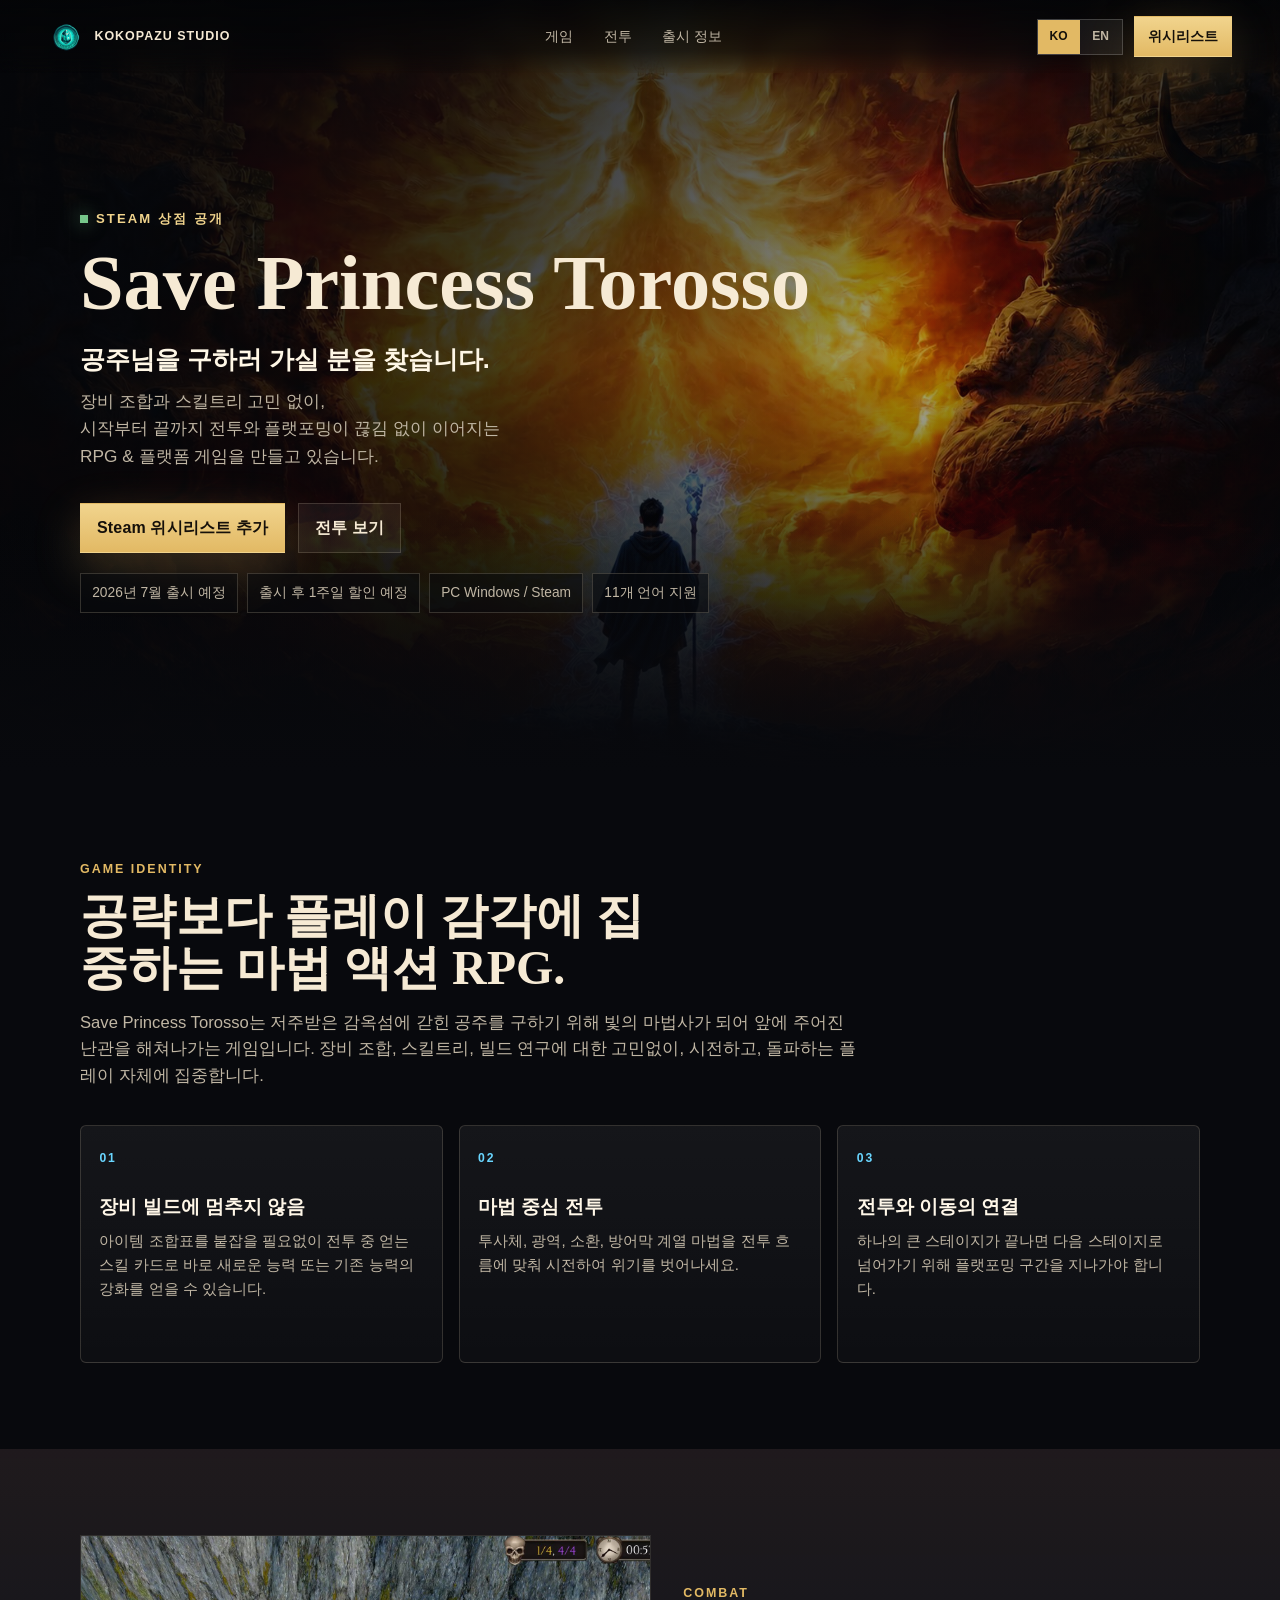
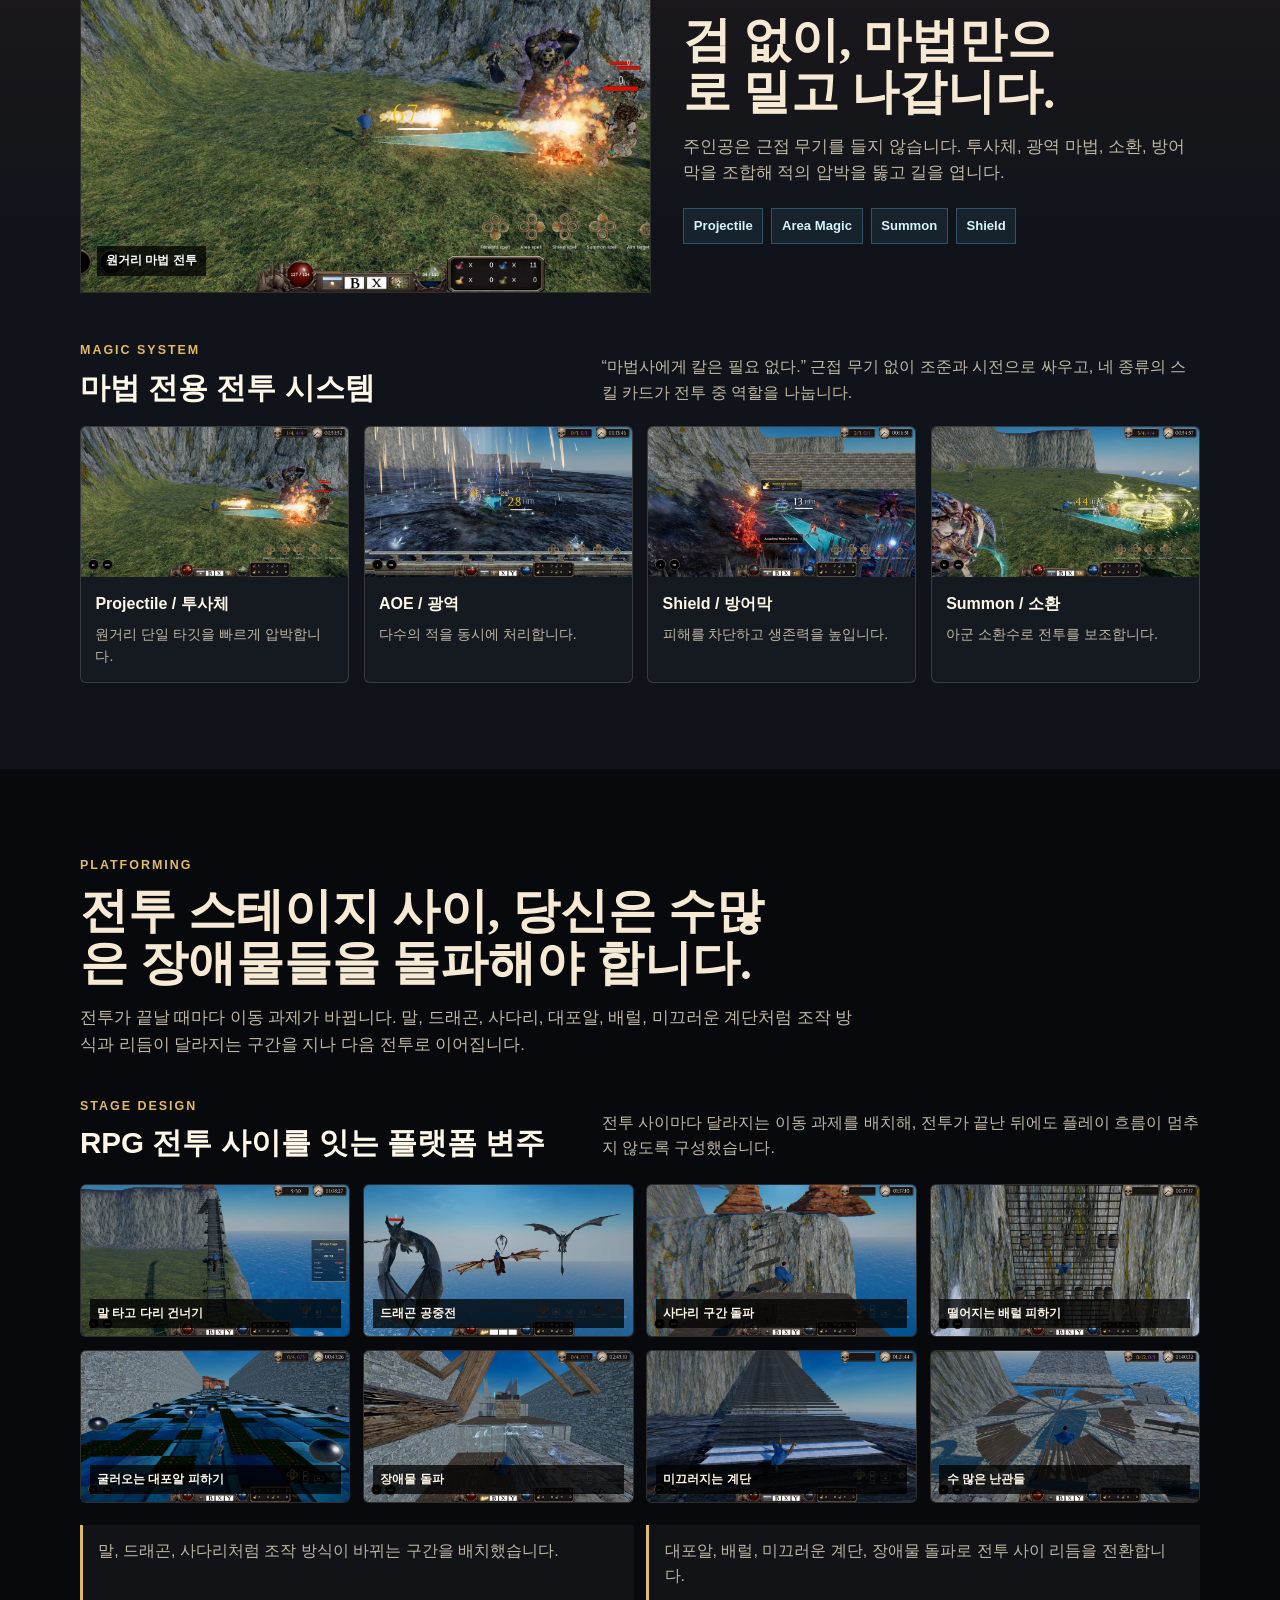
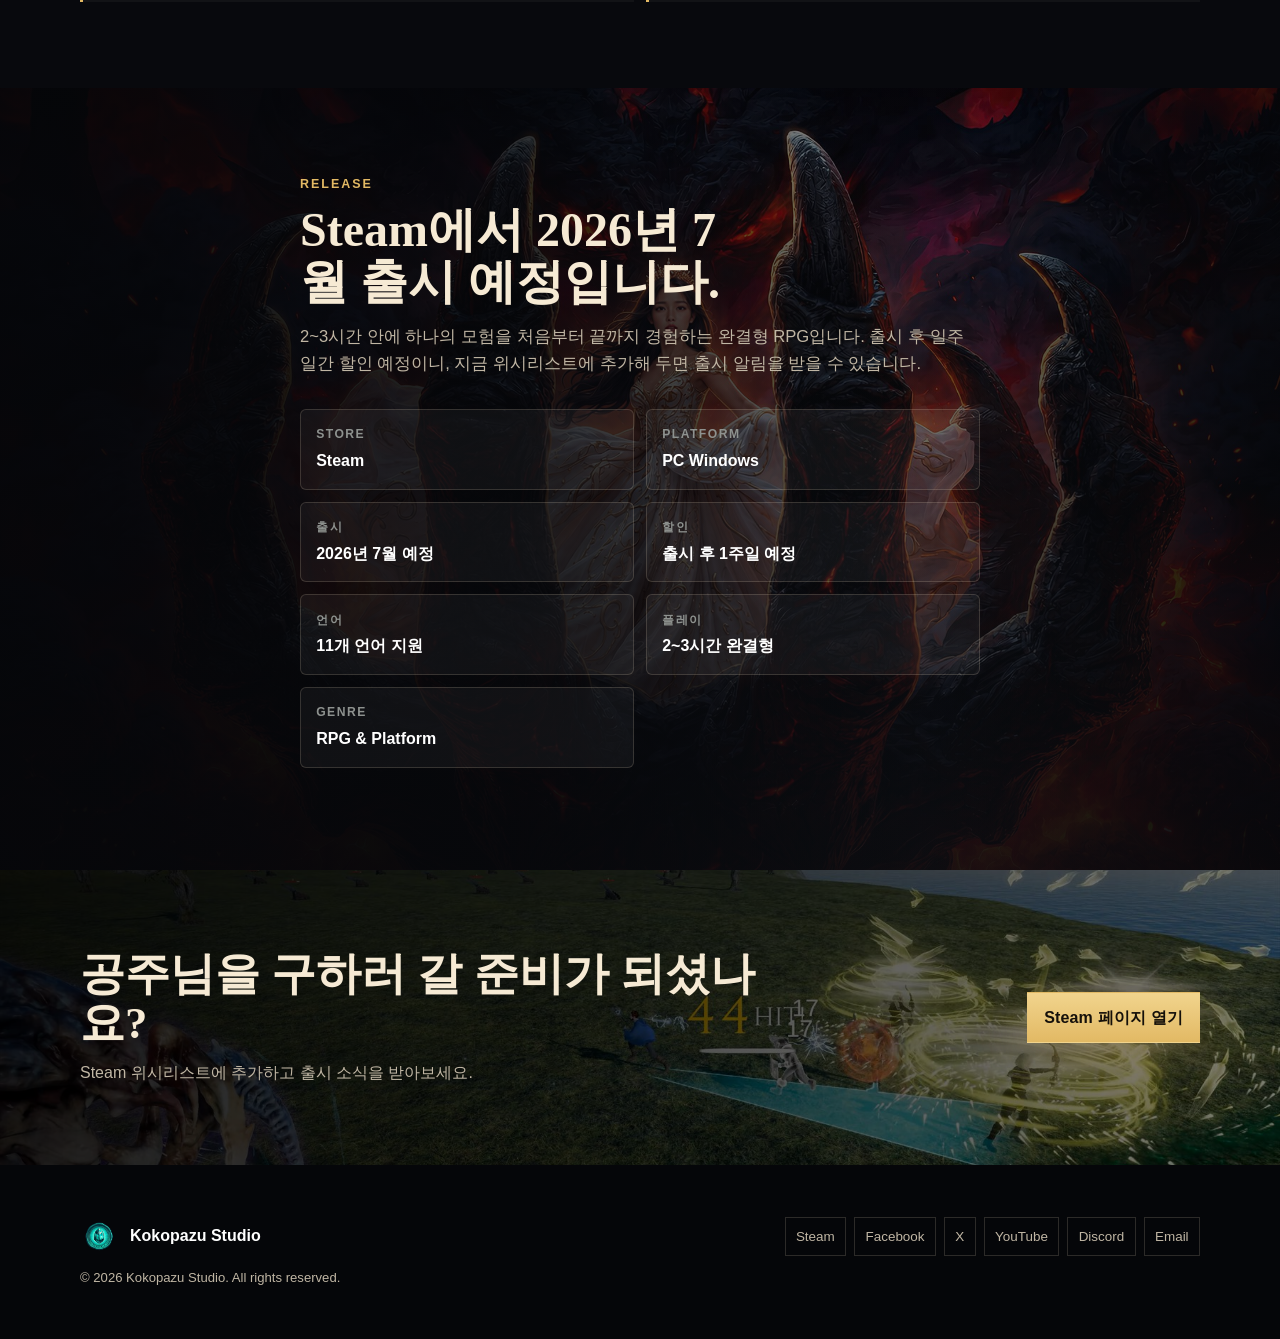
==== commit 4d0b6d97: "프레스킷 연락처 및 이미지 업데이트 - kokopazustudio@gmail.com 연락처를 메인 사이트와 프레스킷에 추가 - 프레스킷 factsheet, HTML, 보도자료 내용" ====
--- a/index.html
+++ b/index.html
@@ -30,6 +30,7 @@
   "name": "Kokopazu Studio",
   "alternateName": "코코파주 스튜디오",
   "url": "https://www.kokopazu.com/",
+  "email": "kokopazustudio@gmail.com",
   "description": "판타지 액션 플랫폼 RPG Save Princess Torosso를 개발하는 1인 인디 게임 스튜디오",
   "foundingDate": "2025",
   "sameAs": [
@@ -990,6 +991,7 @@
       <a href="https://x.com/kokopazustudio" target="_blank" rel="noopener">X</a>
       <a href="https://www.youtube.com/@kokopazustudio" target="_blank" rel="noopener">YouTube</a>
       <a href="https://discord.gg/b3eH4RECWr" target="_blank" rel="noopener">Discord</a>
+      <a href="mailto:kokopazustudio@gmail.com">Email</a>
     </nav>
   </div>
 </footer>
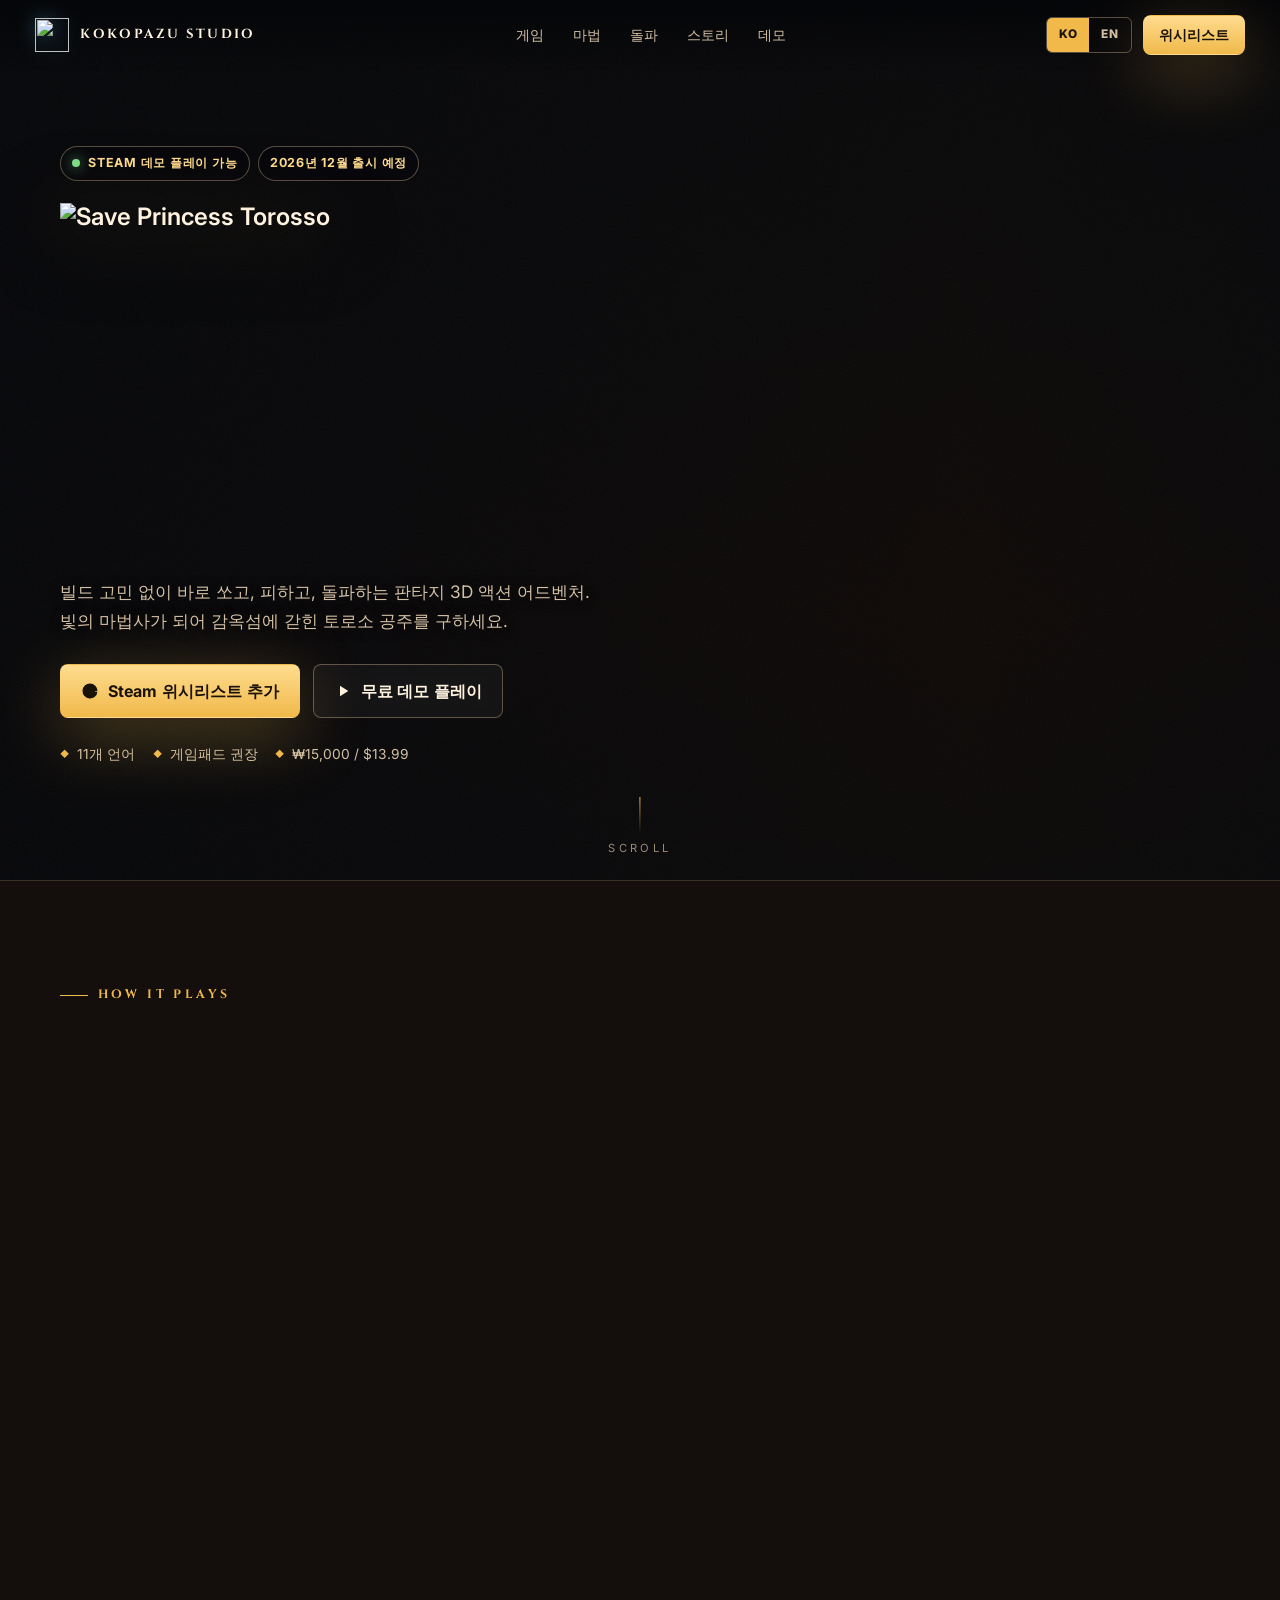
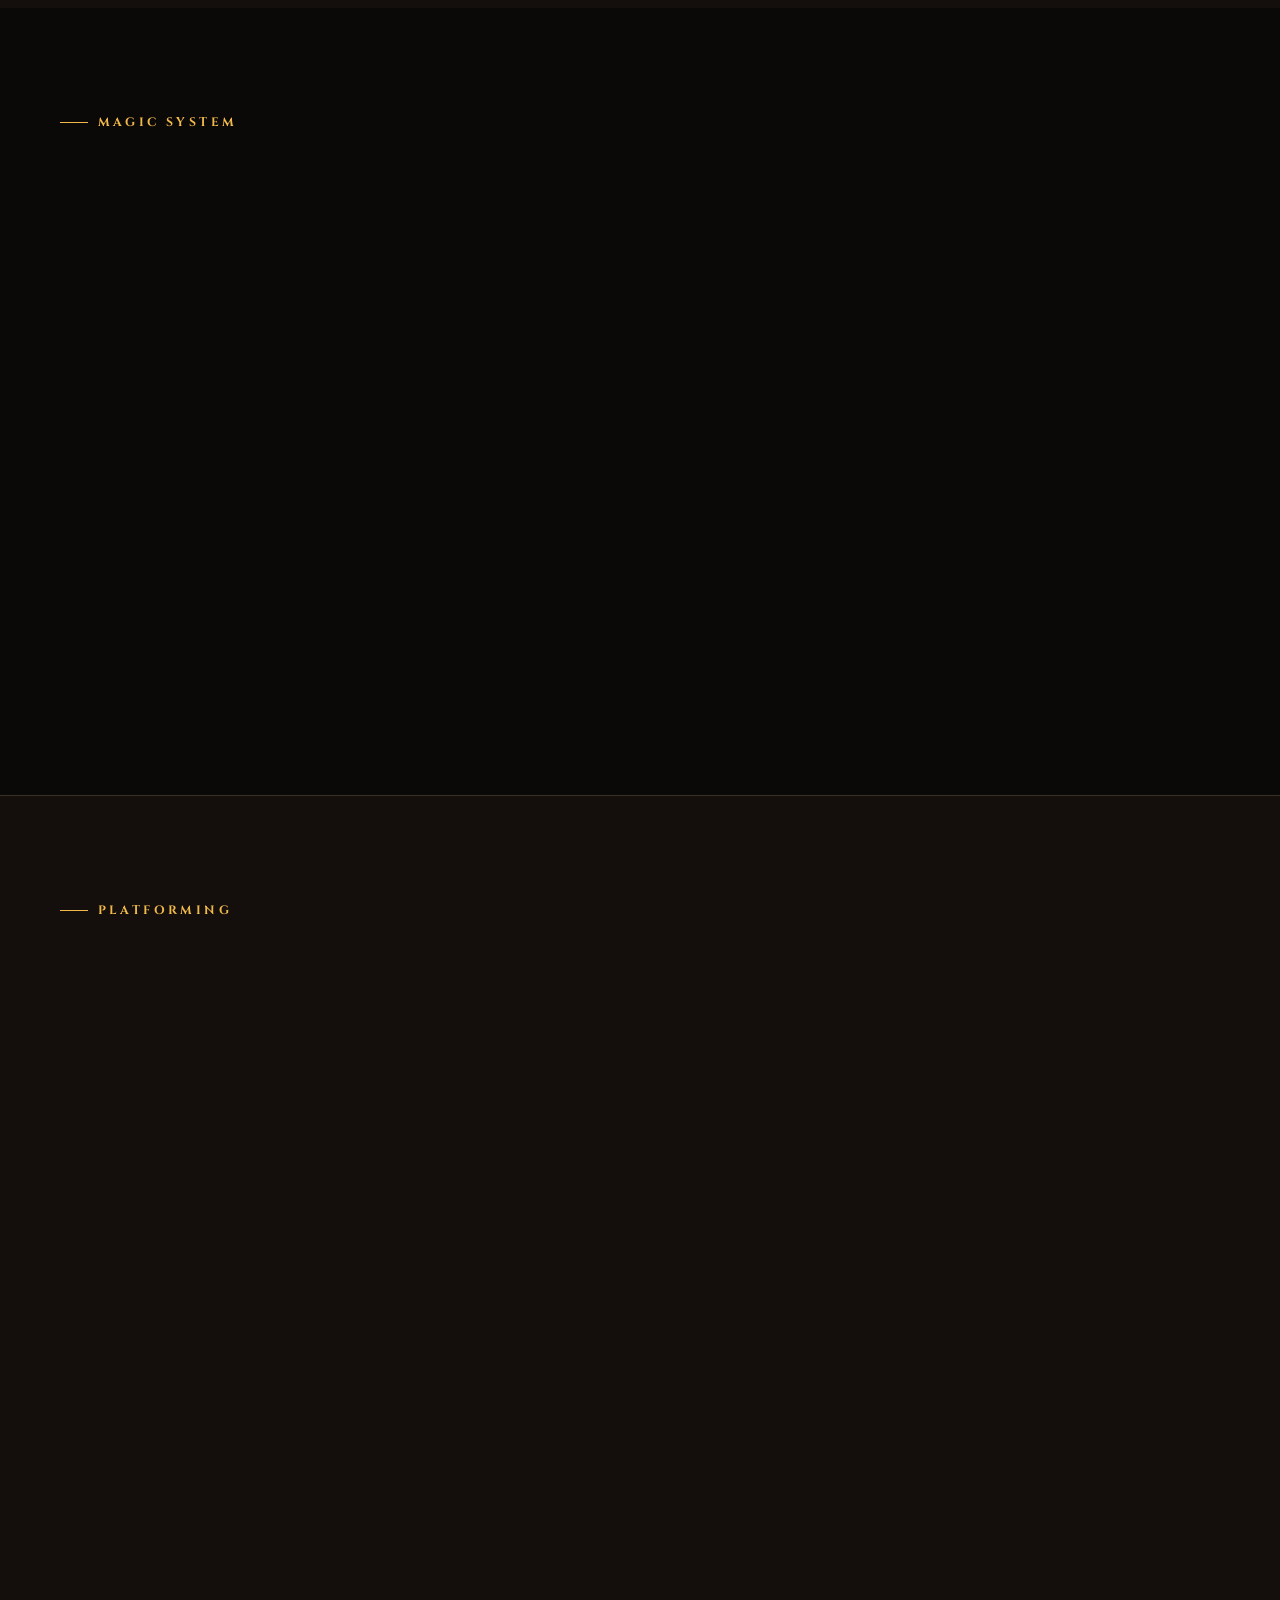
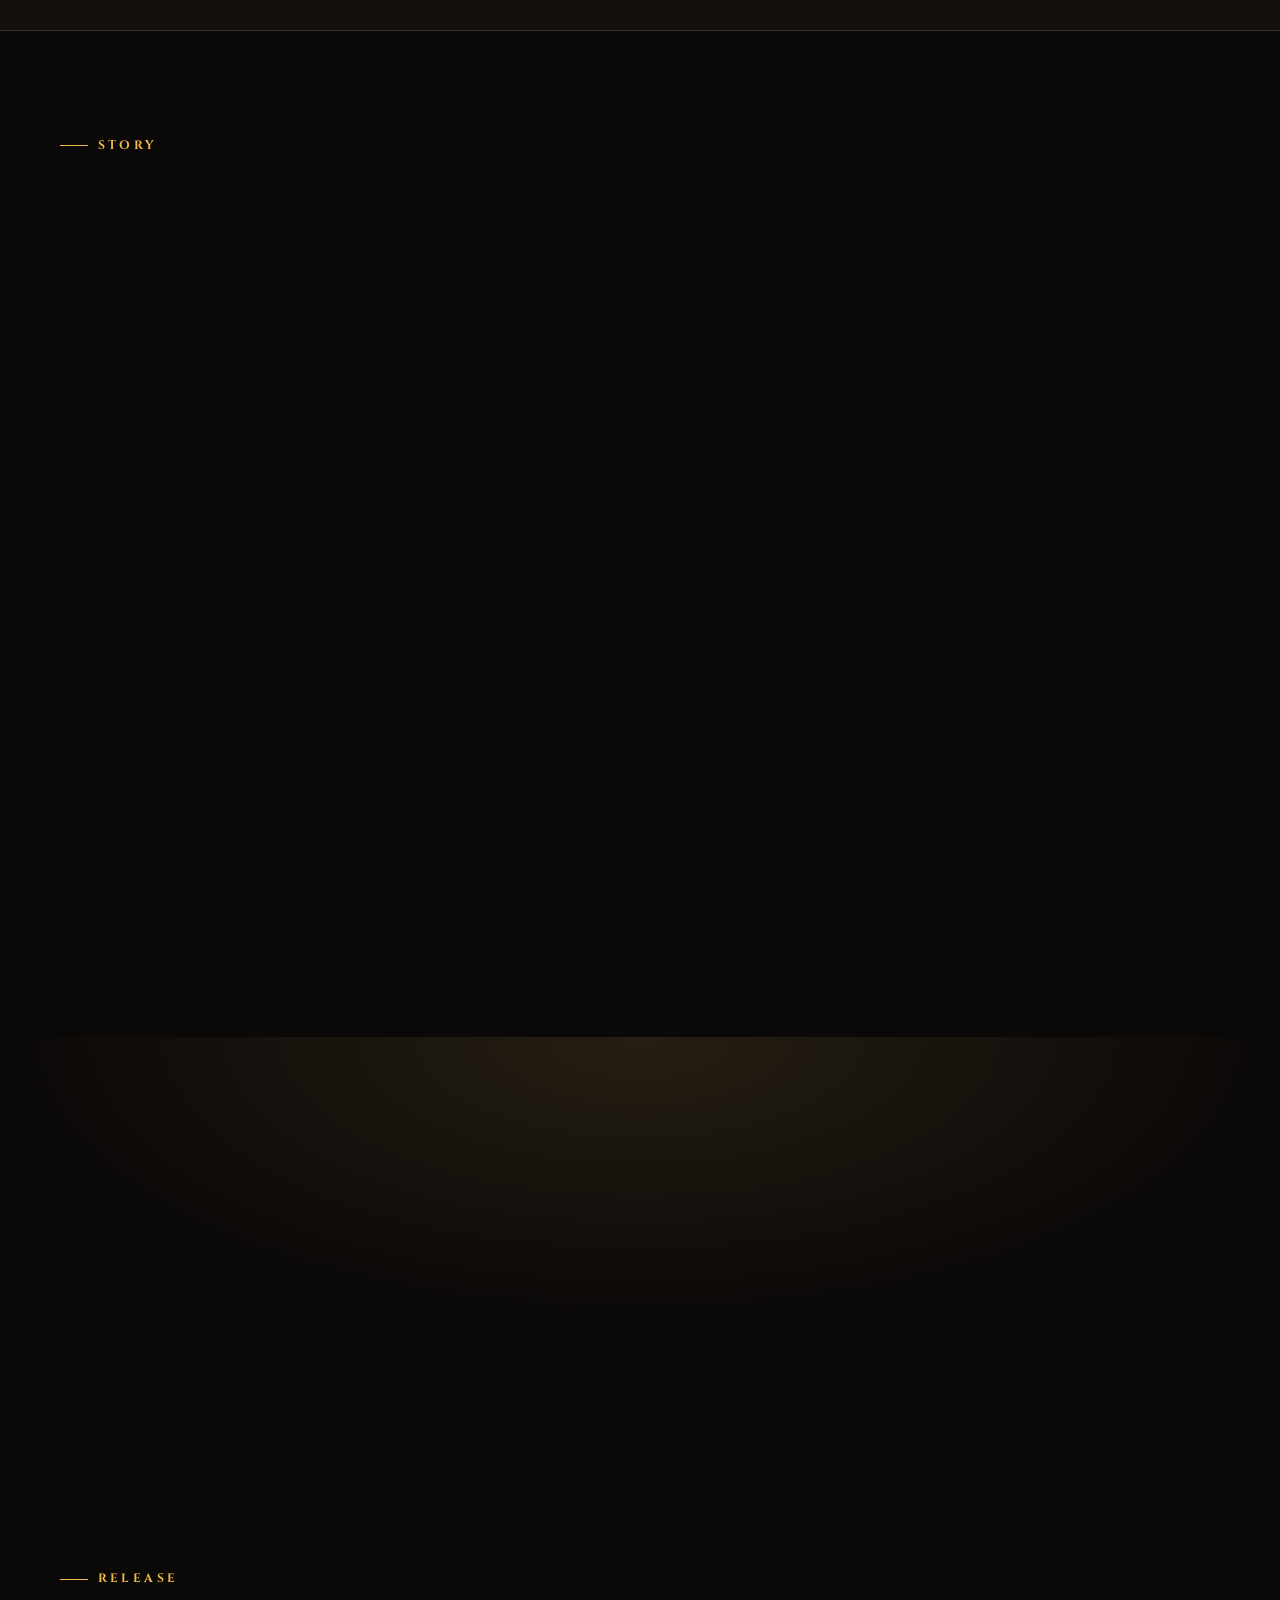
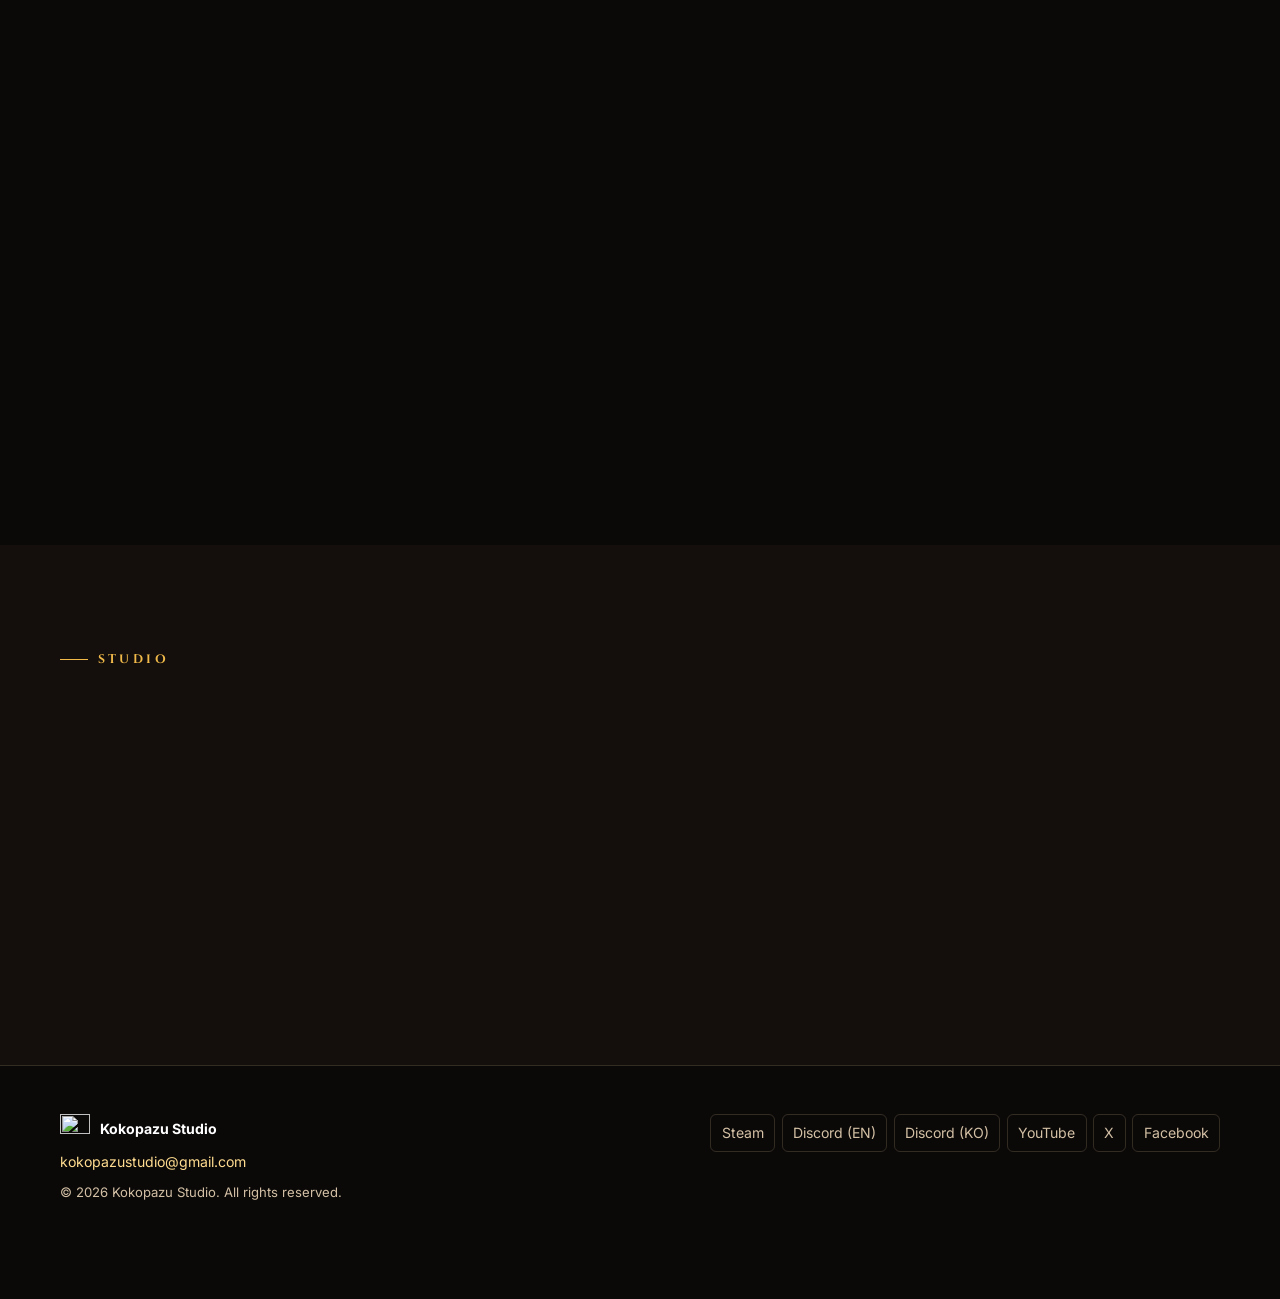
==== commit f466613d: "히어로 금가루 로고 인트로 추가, 출시월 12월 변경, 프레스킷 링크 숨김 - 히어로 타이틀: 금가루가 로고 모양으로 모이는 WebGL2 인트로 추가 (assets/js/title" ====
--- a/index.html
+++ b/index.html
@@ -3,1023 +3,319 @@
 <head>
 <meta charset="UTF-8">
 <meta name="viewport" content="width=device-width, initial-scale=1.0">
-<title>Save Princess Torosso | Kokopazu Studio</title>
-<meta name="description" content="공략보다 플레이 감각에 집중하는 판타지 액션 RPG Save Princess Torosso. 장비 조합과 스킬트리 고민을 줄인 2~3시간 완결형 모험. 2026년 7월 Steam 출시 예정.">
-<meta name="keywords" content="Save Princess Torosso, Kokopazu Studio, 코코파주 스튜디오, Steam, Indie Game, Fantasy Action RPG, Platform RPG, Unity">
+<title>Save Princess Torosso — 판타지 3D 액션 어드벤처 | Kokopazu Studio</title>
+<meta name="description" content="원거리 마법 전투, 스킬 카드 성장, 3D 플랫폼 장애물 구간, 클리어 타임 순위표가 결합된 판타지 3D 액션 어드벤처. 2026년 12월 Steam 출시 예정, 데모 플레이 가능.">
 <meta name="author" content="Kokopazu Studio">
-<link rel="canonical" href="https://www.kokopazu.com/">
+<link rel="canonical" href="https://kokopazu.com/">
+<link rel="alternate" hreflang="ko" href="https://kokopazu.com/"><link rel="alternate" hreflang="en" href="https://kokopazu.com/en/"><link rel="alternate" hreflang="x-default" href="https://kokopazu.com/en/"><link rel="icon" href="/favicon.ico" sizes="32x32">
+<link rel="icon" type="image/png" sizes="192x192" href="/favicon-192.png">
+<link rel="apple-touch-icon" sizes="180x180" href="/apple-touch-icon.png">
+<link rel="manifest" href="/site.webmanifest">
+<meta name="theme-color" content="#0b0908">
 
 <meta property="og:type" content="website">
-<meta property="og:title" content="Save Princess Torosso | Kokopazu Studio">
-<meta property="og:description" content="공주님을 구하러 가실 분을 찾습니다. 공략보다 플레이 감각에 집중하는 2~3시간 완결형 RPG & 플랫폼 게임.">
-<meta property="og:url" content="https://www.kokopazu.com/">
 <meta property="og:site_name" content="Kokopazu Studio">
-<meta property="og:image" content="https://www.kokopazu.com/assets/og-image.jpg">
+<meta property="og:title" content="Save Princess Torosso — 판타지 3D 액션 어드벤처 | Kokopazu Studio">
+<meta property="og:description" content="원거리 마법 전투, 스킬 카드 성장, 3D 플랫폼 장애물 구간, 클리어 타임 순위표가 결합된 판타지 3D 액션 어드벤처. 2026년 12월 Steam 출시 예정, 데모 플레이 가능.">
+<meta property="og:url" content="https://kokopazu.com/">
+<meta property="og:image" content="https://kokopazu.com/assets/og-image.jpg?v=20261028">
+<meta property="og:image:width" content="1200">
+<meta property="og:image:height" content="630">
 <meta property="og:locale" content="ko_KR">
 <meta property="og:locale:alternate" content="en_US">
-
 <meta name="twitter:card" content="summary_large_image">
-<meta name="twitter:title" content="Save Princess Torosso | Kokopazu Studio">
-<meta name="twitter:description" content="A 2 to 3 hour magic RPG & platform game focused on play feel, not gear builds or skill tree homework. Coming to Steam in July 2026.">
-<meta name="twitter:image" content="https://www.kokopazu.com/assets/og-image.jpg">
-
-<script type="application/ld+json">
-{
-  "@context": "https://schema.org",
-  "@type": "Organization",
-  "name": "Kokopazu Studio",
-  "alternateName": "코코파주 스튜디오",
-  "url": "https://www.kokopazu.com/",
-  "email": "kokopazustudio@gmail.com",
-  "description": "판타지 액션 플랫폼 RPG Save Princess Torosso를 개발하는 1인 인디 게임 스튜디오",
-  "foundingDate": "2025",
-  "sameAs": [
-    "https://www.facebook.com/profile.php?id=61575441099297",
-    "https://x.com/kokopazustudio",
-    "https://www.youtube.com/@kokopazustudio",
-    "https://discord.gg/b3eH4RECWr"
-  ]
-}
+<meta name="twitter:title" content="Save Princess Torosso — 판타지 3D 액션 어드벤처 | Kokopazu Studio">
+<meta name="twitter:description" content="원거리 마법 전투, 스킬 카드 성장, 3D 플랫폼 장애물 구간, 클리어 타임 순위표가 결합된 판타지 3D 액션 어드벤처. 2026년 12월 Steam 출시 예정, 데모 플레이 가능.">
+<meta name="twitter:image" content="https://kokopazu.com/assets/og-image.jpg?v=20261028">
+
+<script type="application/ld+json">[{"@context": "https://schema.org", "@type": "Organization", "name": "Kokopazu Studio", "alternateName": "코코파즈 스튜디오", "url": "https://kokopazu.com/", "email": "kokopazustudio@gmail.com", "foundingDate": "2025", "description": "판타지 3D 액션 어드벤처 Save Princess Torosso를 개발하는 1인 인디 게임 스튜디오", "sameAs": ["https://www.facebook.com/profile.php?id=61575441099297", "https://x.com/kokopazustudio", "https://www.youtube.com/@kokopazustudio", "https://discord.gg/vYYG5PSeVs", "https://discord.gg/b3eH4RECWr", "https://store.steampowered.com/app/4603700/Save_Princess_Torosso/"]}, {"@context": "https://schema.org", "@type": "VideoGame", "name": "Save Princess Torosso", "url": "https://kokopazu.com/", "description": "원거리 마법 전투, 스킬 카드 성장, 3D 플랫폼 장애물 구간, 클리어 타임 순위표가 결합된 판타지 3D 액션 어드벤처. 2026년 12월 Steam 출시 예정, 데모 플레이 가능.", "genre": ["Fantasy", "Action", "Adventure", "Platformer"], "gamePlatform": "PC (Windows)", "operatingSystem": "Windows 10 64-bit", "applicationCategory": "Game", "inLanguage": ["ko", "en", "ja", "zh-CN", "es-ES", "pt-BR", "id", "ru", "de", "fr", "pl"], "gameEngine": "Unity 6 URP", "author": {"@type": "Organization", "name": "Kokopazu Studio"}, "publisher": {"@type": "Organization", "name": "Kokopazu Studio"}, "sameAs": ["https://store.steampowered.com/app/4603700/Save_Princess_Torosso/"], "releaseNotes": "2026년 12월 Steam 출시 예정, 데모 플레이 가능", "offers": {"@type": "Offer", "price": "13.99", "priceCurrency": "USD", "url": "https://store.steampowered.com/app/4603700/Save_Princess_Torosso/", "availability": "https://schema.org/PreOrder"}}]</script>
+
+<link rel="preconnect" href="https://fonts.googleapis.com">
+<link rel="preconnect" href="https://fonts.gstatic.com" crossorigin>
+<link rel="preconnect" href="https://cdn.jsdelivr.net" crossorigin>
+<link rel="preconnect" href="https://hangeul.pstatic.net" crossorigin>
+<link rel="preload" as="image" href="/assets/logo/title-gold.webp" type="image/webp" fetchpriority="high"><link rel="stylesheet" href="/assets/css/site.css?v=20261028">
+<link rel="stylesheet" href="https://fonts.googleapis.com/css2?family=Cinzel:wght@500;600;700;800&family=Inter:wght@400;500;600;700&display=swap" media="print" onload="this.media='all'">
+<link rel="stylesheet" href="https://cdn.jsdelivr.net/gh/orioncactus/pretendard@v1.3.9/dist/web/static/pretendard-dynamic-subset.min.css" media="print" onload="this.media='all'">
+<noscript>
+<link rel="stylesheet" href="https://fonts.googleapis.com/css2?family=Cinzel:wght@500;600;700;800&family=Inter:wght@400;500;600;700&display=swap">
+<link rel="stylesheet" href="https://cdn.jsdelivr.net/gh/orioncactus/pretendard@v1.3.9/dist/web/static/pretendard-dynamic-subset.min.css">
+</noscript>
+<script>
+/* 히어로 타이틀 인트로 조건: site.js 의 히어로 영상과 같은 조건. 통과하면 title-reveal.js 가 재생할 때까지 로고를 숨긴다. */
+(function(){try{var d=document,h=d.documentElement,c=navigator.connection||{};if(innerWidth<=720||(window.matchMedia&&matchMedia('(prefers-reduced-motion: reduce)').matches)||c.saveData||/(^|-)2g$|^3g$/.test(c.effectiveType||''))return;h.classList.add('tr-pending');if(d.hidden){h.classList.add('tr-wait');d.addEventListener('visibilitychange',function v(){if(!d.hidden){h.classList.remove('tr-wait');d.removeEventListener('visibilitychange',v)}})}}catch(e){}})();
 </script>
-<script type="application/ld+json">
-{
-  "@context": "https://schema.org",
-  "@type": "VideoGame",
-  "name": "Save Princess Torosso",
-  "description": "공략보다 플레이 감각에 집중하는 2~3시간 완결형 판타지 액션 플랫폼 RPG. 2026년 7월 Steam 출시 예정.",
-  "genre": ["Fantasy", "Action", "Platform", "RPG"],
-  "gamePlatform": "PC (Windows)",
-  "operatingSystem": "Windows 10 64-bit",
-  "applicationCategory": "Game",
-  "inLanguage": ["en", "ko", "zh", "ja", "es-ES", "id", "pt-BR", "ru", "de", "fr", "pl"],
-  "releaseNotes": "Coming July 2026 on Steam with a launch-week discount.",
-  "author": {
-    "@type": "Organization",
-    "name": "Kokopazu Studio"
-  },
-  "gameEngine": "Unity 6 URP"
-}
-</script>
-
-<style>
-*,*::before,*::after{box-sizing:border-box}
-:root{
-  --bg:#08090d;
-  --bg-2:#10141a;
-  --surface:#151a21;
-  --surface-2:#1f1714;
-  --line:rgba(246,231,198,.16);
-  --text:#f6ead4;
-  --muted:#c0b6a4;
-  --dim:#8e928f;
-  --gold:#e2b964;
-  --gold-2:#f1d48d;
-  --ember:#cf5b3f;
-  --cyan:#69d6ff;
-  --green:#76c68a;
-  --black:#050609;
-}
-html{scroll-behavior:smooth}
-body{
-  margin:0;
-  background:var(--bg);
-  color:var(--text);
-  font-family:Inter,Segoe UI,Roboto,Apple SD Gothic Neo,Noto Sans KR,Malgun Gothic,sans-serif;
-  line-height:1.6;
-  overflow-x:hidden;
-}
-img{display:block;max-width:100%;height:auto}
-a{color:inherit;text-decoration:none}
-button{font:inherit}
-[data-lang-en]{display:none!important}
-html[lang="en"] [data-lang-ko]{display:none!important}
-html[lang="en"] [data-lang-en]{display:revert!important}
-.skip-link{
-  position:absolute;
-  left:1rem;
-  top:-5rem;
-  z-index:200;
-  background:var(--gold);
-  color:#111;
-  padding:.6rem .8rem;
-}
-.skip-link:focus{top:1rem}
-.site-header{
-  position:fixed;
-  inset:0 0 auto 0;
-  z-index:100;
-  display:flex;
-  align-items:center;
-  justify-content:space-between;
-  gap:1.25rem;
-  min-height:72px;
-  padding:1rem 3rem;
-  background:linear-gradient(180deg,rgba(4,5,7,.9),rgba(4,5,7,.54) 70%,rgba(4,5,7,0));
-  backdrop-filter:blur(10px);
-}
-.brand{
-  display:flex;
-  align-items:center;
-  gap:.65rem;
-  min-width:0;
-  font-weight:800;
-  letter-spacing:.08em;
-  text-transform:uppercase;
-  font-size:.78rem;
-}
-.brand img{width:36px;height:36px;object-fit:contain}
-.nav{
-  display:flex;
-  align-items:center;
-  justify-content:center;
-  gap:.35rem;
-}
-.nav a{
-  padding:.45rem .72rem;
-  color:var(--muted);
-  font-size:.86rem;
-  border:1px solid transparent;
-}
-.nav a:hover,.nav a:focus-visible{
-  color:var(--text);
-  border-color:var(--line);
-  outline:0;
-}
-.header-tools{
-  display:flex;
-  align-items:center;
-  gap:.7rem;
-  flex-shrink:0;
-}
-.lang-toggle{
-  display:flex;
-  align-items:center;
-  flex-shrink:0;
-  border:1px solid rgba(255,255,255,.18);
-  background:rgba(255,255,255,.06);
-}
-.lang-toggle button{
-  border:0;
-  background:transparent;
-  color:var(--muted);
-  min-width:42px;
-  min-height:34px;
-  cursor:pointer;
-  font-size:.75rem;
-  font-weight:800;
-}
-.lang-toggle button.active{
-  background:var(--gold);
-  color:#14100a;
-}
-.btn{
-  display:inline-flex;
-  align-items:center;
-  justify-content:center;
-  gap:.5rem;
-  min-height:44px;
-  padding:.72rem 1rem;
-  border:1px solid var(--line);
-  background:rgba(255,255,255,.05);
-  color:var(--text);
-  font-weight:800;
-  letter-spacing:.01em;
-}
-.btn:hover,.btn:focus-visible{outline:0;border-color:rgba(255,255,255,.36);background:rgba(255,255,255,.1)}
-.btn.primary{
-  background:linear-gradient(180deg,var(--gold-2),var(--gold));
-  border-color:transparent;
-  color:#15100a;
-  box-shadow:0 16px 48px rgba(226,185,100,.24);
-}
-.btn.primary:hover,.btn.primary:focus-visible{background:linear-gradient(180deg,#ffe1a0,#e7be67)}
-.btn.small{min-height:38px;padding:.55rem .8rem;font-size:.85rem}
-.hero{
-  position:relative;
-  min-height:86svh;
-  display:grid;
-  align-items:center;
-  padding:7.2rem 3rem 4.5rem;
-  overflow:hidden;
-  isolation:isolate;
-}
-.hero-media{
-  position:absolute;
-  inset:0;
-  z-index:-3;
-}
-.hero-media img{
-  width:100%;
-  height:100%;
-  object-fit:cover;
-  object-position:40% 50%;
-  filter:saturate(1.05) contrast(1.06);
-}
-.hero::before{
-  content:"";
-  position:absolute;
-  inset:0;
-  z-index:-2;
-  background:
-    linear-gradient(90deg,rgba(5,6,9,.95) 0%,rgba(5,6,9,.72) 38%,rgba(5,6,9,.24) 72%,rgba(5,6,9,.75) 100%),
-    linear-gradient(180deg,rgba(5,6,9,.62) 0%,rgba(5,6,9,.1) 46%,rgba(5,6,9,.9) 100%);
-}
-.hero::after{
-  content:"";
-  position:absolute;
-  inset:auto 0 0;
-  height:34%;
-  z-index:-1;
-  background:linear-gradient(180deg,rgba(8,9,13,0),var(--bg));
-}
-.hero-inner{
-  width:min(1120px,100%);
-  margin:0 auto;
-}
-.eyebrow{
-  display:inline-flex;
-  align-items:center;
-  gap:.5rem;
-  margin:0 0 1rem;
-  color:var(--gold-2);
-  font-size:.82rem;
-  font-weight:900;
-  letter-spacing:.16em;
-  text-transform:uppercase;
-}
-.eyebrow::before{
-  content:"";
-  width:8px;
-  height:8px;
-  background:var(--green);
-  box-shadow:0 0 18px rgba(118,198,138,.7);
-}
-h1{
-  margin:0;
-  max-width:760px;
-  font-family:Georgia,Times New Roman,serif;
-  font-size:4.9rem;
-  line-height:.96;
-  letter-spacing:0;
-  text-wrap:balance;
-  overflow-wrap:anywhere;
-}
-.hero-hook{
-  margin:1.35rem 0 .35rem;
-  max-width:720px;
-  color:#fff7e6;
-  font-size:1.56rem;
-  line-height:1.38;
-  font-weight:900;
-  text-wrap:balance;
-}
-.hero-copy{
-  margin:.7rem 0 0;
-  max-width:710px;
-  color:var(--muted);
-  font-size:1.08rem;
-  overflow-wrap:anywhere;
-}
-.hero-actions{
-  display:flex;
-  flex-wrap:wrap;
-  gap:.8rem;
-  margin:2rem 0 0;
-}
-.facts{
-  display:flex;
-  flex-wrap:wrap;
-  gap:.55rem;
-  margin:1.25rem 0 0;
-  padding:0;
-  list-style:none;
-}
-.facts li{
-  border:1px solid rgba(246,231,198,.18);
-  background:rgba(8,9,13,.58);
-  color:var(--muted);
-  padding:.48rem .7rem;
-  font-size:.86rem;
-}
-section{
-  position:relative;
-  padding:5.4rem 3rem;
-}
-.container{
-  width:min(1120px,100%);
-  margin:0 auto;
-}
-.section-kicker{
-  margin:0 0 .6rem;
-  color:var(--gold);
-  font-size:.78rem;
-  font-weight:900;
-  letter-spacing:.16em;
-  text-transform:uppercase;
-}
-.section-title{
-  margin:0;
-  max-width:780px;
-  font-family:Georgia,Times New Roman,serif;
-  font-size:3rem;
-  line-height:1.08;
-  letter-spacing:0;
-  text-wrap:balance;
-}
-.section-lead{
-  margin:1rem 0 0;
-  max-width:780px;
-  color:var(--muted);
-  font-size:1.04rem;
-  overflow-wrap:anywhere;
-}
-.feature-grid{
-  display:grid;
-  grid-template-columns:repeat(3,1fr);
-  gap:1rem;
-  margin:2.2rem 0 0;
-}
-.feature-card{
-  min-height:238px;
-  padding:1.15rem;
-  border:1px solid var(--line);
-  background:linear-gradient(180deg,rgba(255,255,255,.055),rgba(255,255,255,.025));
-  border-radius:6px;
-}
-.feature-card .number{
-  color:var(--cyan);
-  font-size:.76rem;
-  font-weight:900;
-  letter-spacing:.16em;
-}
-.feature-card h3{
-  margin:1.6rem 0 .6rem;
-  color:#fff7e8;
-  font-size:1.2rem;
-  line-height:1.25;
-}
-.feature-card p{
-  margin:0;
-  color:var(--muted);
-  font-size:.94rem;
-}
-.showcase{
-  background:
-    linear-gradient(180deg,rgba(207,91,63,.08),rgba(8,9,13,0) 42%),
-    var(--bg-2);
-}
-.showcase-layout{
-  display:grid;
-  grid-template-columns:minmax(0,1.05fr) minmax(300px,.95fr);
-  gap:2rem;
-  align-items:center;
-}
-.showcase-media{
-  position:relative;
-  border:1px solid var(--line);
-  background:#090b10;
-}
-.showcase-media img{width:100%;aspect-ratio:16/10;object-fit:cover}
-.media-label{
-  position:absolute;
-  left:1rem;
-  bottom:1rem;
-  padding:.32rem .55rem;
-  background:rgba(0,0,0,.72);
-  color:#fff;
-  font-size:.78rem;
-  font-weight:900;
-}
-.pill-list{
-  display:flex;
-  flex-wrap:wrap;
-  gap:.5rem;
-  margin:1.3rem 0 0;
-}
-.pill{
-  border:1px solid rgba(105,214,255,.28);
-  color:#d7f4ff;
-  background:rgba(105,214,255,.08);
-  padding:.42rem .6rem;
-  font-size:.82rem;
-  font-weight:800;
-}
-.combat-system{
-  margin-top:3rem;
-}
-.combat-system-header,
-.stage-system-header{
-  display:grid;
-  grid-template-columns:minmax(0,.9fr) minmax(0,1.1fr);
-  gap:2rem;
-  align-items:end;
-  margin:0 0 1.25rem;
-}
-.combat-system h3,
-.stage-system h3{
-  margin:0;
-  max-width:760px;
-  color:#fff7e8;
-  font-size:1.85rem;
-  line-height:1.18;
-}
-.combat-system p,
-.stage-system p{
-  margin:0;
-  color:var(--muted);
-}
-.combat-system .section-kicker,
-.stage-system .section-kicker{
-  margin:0 0 .6rem;
-  color:var(--gold);
-}
-.spell-grid{
-  display:grid;
-  grid-template-columns:repeat(4,1fr);
-  gap:.9rem;
-}
-.spell-card{
-  overflow:hidden;
-  border:1px solid var(--line);
-  border-radius:6px;
-  background:var(--surface);
-}
-.spell-card img{
-  display:block;
-  width:100%;
-  aspect-ratio:16/9;
-  object-fit:cover;
-}
-.spell-card div{
-  padding:.9rem;
-}
-.spell-card h4{
-  margin:0 0 .35rem;
-  color:#fff7e8;
-  font-size:1rem;
-}
-.spell-card p{
-  font-size:.88rem;
-}
-.stage-system{
-  margin:2.4rem 0 0;
-}
-.stage-grid{
-  display:grid;
-  grid-template-columns:repeat(4,1fr);
-  gap:.8rem;
-  margin:1.45rem 0 0;
-}
-.stage-card{
-  position:relative;
-  overflow:hidden;
-  border:1px solid var(--line);
-  border-radius:6px;
-  background:#090b10;
-}
-.stage-card img{
-  display:block;
-  width:100%;
-  aspect-ratio:16/9;
-  object-fit:cover;
-}
-.stage-card span{
-  position:absolute;
-  left:.55rem;
-  right:.55rem;
-  bottom:.5rem;
-  padding:.3rem .45rem;
-  background:rgba(0,0,0,.74);
-  color:#fff7e8;
-  font-size:.76rem;
-  font-weight:900;
-}
-.stage-note{
-  display:grid;
-  grid-template-columns:1fr 1fr;
-  gap:.8rem;
-  margin:1.35rem 0 0;
-  padding:0;
-  list-style:none;
-}
-.stage-note li{
-  border-left:3px solid var(--gold);
-  background:rgba(255,255,255,.04);
-  padding:.82rem .95rem;
-  color:var(--muted);
-}
-.image-feature{
-  display:grid;
-  grid-template-columns:1fr 1fr;
-  gap:1rem;
-  margin:2.2rem 0 0;
-}
-.image-card{
-  border:1px solid var(--line);
-  background:var(--surface);
-  border-radius:6px;
-  overflow:hidden;
-}
-.image-card img{width:100%;aspect-ratio:16/9;object-fit:cover}
-.obstacle-shots{
-  display:grid;
-  grid-template-columns:repeat(2,1fr);
-  gap:1px;
-  background:rgba(246,231,198,.14);
-}
-.obstacle-shots img{
-  width:100%;
-  height:100%;
-  aspect-ratio:16/9;
-  object-fit:cover;
-}
-.obstacle-shots img:first-child{
-  grid-column:1/-1;
-}
-.image-card div{padding:1rem}
-.image-card .obstacle-shots{padding:0}
-.image-card h3{margin:0 0 .35rem;font-size:1.05rem}
-.image-card p{margin:0;color:var(--muted);font-size:.92rem}
-.details{
-  background:
-    linear-gradient(90deg,rgba(5,6,9,.93) 0%,rgba(5,6,9,.78) 42%,rgba(5,6,9,.24) 72%,rgba(5,6,9,.76) 100%),
-    linear-gradient(180deg,rgba(13,16,21,.18),rgba(13,16,21,.88)),
-    url("assets/princess-rescue-bg.jpg") center 44%/cover;
-}
-.detail-layout{
-  max-width:680px;
-}
-.spec-grid{
-  display:grid;
-  grid-template-columns:repeat(2,1fr);
-  gap:.75rem;
-  margin-top:2rem;
-}
-.spec{
-  border:1px solid var(--line);
-  background:rgba(255,255,255,.045);
-  border-radius:6px;
-  padding:.95rem;
-}
-.spec dt{
-  margin:0 0 .2rem;
-  color:var(--dim);
-  font-size:.76rem;
-  font-weight:900;
-  text-transform:uppercase;
-  letter-spacing:.12em;
-}
-.spec dd{margin:0;color:#fff;font-weight:900}
-.cta{
-  padding:5rem 3rem;
-  background:
-    linear-gradient(90deg,rgba(0,0,0,.86),rgba(0,0,0,.5)),
-    url("assets/screen-magic-field.jpg") center/cover;
-}
-.cta-inner{
-  width:min(1120px,100%);
-  margin:0 auto;
-  display:flex;
-  align-items:center;
-  justify-content:space-between;
-  gap:2rem;
-}
-.cta h2{
-  margin:0;
-  max-width:720px;
-  font-family:Georgia,Times New Roman,serif;
-  font-size:2.8rem;
-  line-height:1.1;
-  letter-spacing:0;
-}
-.cta p{margin:.7rem 0 0;color:var(--muted)}
-.site-footer{
-  padding:3.2rem 3rem;
-  background:#050609;
-  color:var(--muted);
-}
-.footer-inner{
-  width:min(1120px,100%);
-  margin:0 auto;
-  display:flex;
-  align-items:flex-start;
-  justify-content:space-between;
-  gap:2rem;
-}
-.footer-brand{
-  display:flex;
-  align-items:center;
-  gap:.75rem;
-  color:#fff;
-  font-weight:900;
-}
-.footer-brand img{width:38px;height:38px}
-.social-links{
-  display:flex;
-  flex-wrap:wrap;
-  gap:.5rem;
-  justify-content:flex-end;
-}
-.social-links a{
-  border:1px solid var(--line);
-  padding:.5rem .65rem;
-  font-size:.84rem;
-}
-.social-links a:hover,.social-links a:focus-visible{
-  color:#fff;
-  border-color:rgba(255,255,255,.34);
-  outline:0;
-}
-.copyright{margin:.75rem 0 0;font-size:.82rem}
-@media (max-width:980px){
-  .site-header{padding:.8rem 1.25rem}
-  .nav{display:none}
-  .hero{padding:6.5rem 1.25rem 3.8rem}
-  h1{font-size:3.45rem}
-  .hero-hook{font-size:1.25rem}
-  section{padding:4.2rem 1.25rem}
-  .feature-grid,.showcase-layout,.detail-layout{grid-template-columns:1fr}
-  .combat-system-header,.stage-system-header,.stage-note{grid-template-columns:1fr}
-  .spell-grid,.stage-grid{grid-template-columns:repeat(2,1fr)}
-  .image-feature,.spec-grid{grid-template-columns:1fr}
-  .details{background-position:56% center}
-  .cta{padding:4rem 1.25rem}
-  .cta-inner,.footer-inner{flex-direction:column;align-items:flex-start}
-  .social-links{justify-content:flex-start}
-}
-@media (max-width:620px){
-  .site-header{
-    min-height:64px;
-    width:100vw;
-    max-width:100vw;
-    gap:.75rem;
-    justify-content:flex-start;
-  }
-  .brand span{display:none}
-  .header-tools{
-    position:absolute;
-    left:4.35rem;
-    top:.95rem;
-    margin-left:0;
-  }
-  .lang-toggle button{
-    min-width:38px;
-    min-height:34px;
-  }
-  .header-tools .btn{display:none}
-  .hero{
-    min-height:84svh;
-    padding-top:5.8rem;
-  }
-  .hero-media img{object-position:38% 50%}
-  .hero::before{
-    background:
-      linear-gradient(180deg,rgba(5,6,9,.82),rgba(5,6,9,.44) 36%,rgba(5,6,9,.92) 100%),
-      linear-gradient(90deg,rgba(5,6,9,.86),rgba(5,6,9,.2));
-  }
-  h1{font-size:2.46rem;line-height:1.04}
-  .hero-hook{font-size:1.12rem}
-  .hero-copy{font-size:.95rem}
-  .hero-actions{display:grid;grid-template-columns:1fr}
-  .facts{display:grid;grid-template-columns:1fr}
-  .section-title{font-size:2.25rem}
-  .spell-grid,.stage-grid{grid-template-columns:1fr}
-  .feature-card{min-height:auto}
-  .details{background-position:50% center}
-  .cta h2{font-size:2.05rem}
-}
-</style>
 </head>
 <body>
-<a class="skip-link" href="#game">본문으로 건너뛰기</a>
-<header class="site-header" aria-label="Site header">
-  <a class="brand" href="#top" aria-label="Kokopazu Studio home">
-    <img src="logo.png" alt="" width="36" height="36">
-    <span>Kokopazu Studio</span>
-  </a>
-  <nav class="nav" aria-label="Primary navigation">
-    <a href="#game"><span data-lang-ko>게임</span><span data-lang-en>Game</span></a>
-    <a href="#combat"><span data-lang-ko>전투</span><span data-lang-en>Combat</span></a>
-    <a href="#details"><span data-lang-ko>출시 정보</span><span data-lang-en>Details</span></a>
+<a class="skip-link" href="#main">본문으로 건너뛰기</a>
+
+<div class="lang-banner" id="langBanner" hidden data-other="en">
+  <a href="/en/">Read this page in English →</a>
+  <button type="button" aria-label="Close" data-close>×</button>
+</div>
+
+<header class="top" id="top">
+  <a class="brand" href="/" aria-label="Kokopazu Studio"><img src="/assets/logo/studio-mark-96.png" alt="" width="34" height="34"><span>Kokopazu Studio</span></a>
+  <nav class="nav" aria-label="Primary">
+    <a href="/#loop">게임</a>
+    <a href="/#magic">마법</a>
+    <a href="/#traverse">돌파</a>
+    <a href="/#story">스토리</a>
+    <a href="/#demo">데모</a>
   </nav>
-  <div class="header-tools">
-    <div class="lang-toggle" aria-label="Language selector">
-      <button type="button" class="active" data-lang-button="ko" aria-pressed="true">KO</button>
-      <button type="button" data-lang-button="en" aria-pressed="false">EN</button>
-    </div>
-    <a class="btn small primary" href="https://store.steampowered.com/app/4603700/Save_Princess_Torosso/" target="_blank" rel="noopener">
-      <span data-lang-ko>위시리스트</span><span data-lang-en>Wishlist</span>
-    </a>
+  <div class="tools">
+    <div class="lang" aria-label="Language">
+      <a class="active" href="/" data-lang-link="ko" aria-current="true">KO</a>
+      <a class="" href="/en/" data-lang-link="en">EN</a>
+    </div>
+    <a class="btn small primary" href="https://store.steampowered.com/app/4603700/Save_Princess_Torosso/?utm_source=website&amp;utm_medium=referral&amp;utm_campaign=november_launch&amp;utm_content=header_wishlist" target="_blank" rel="noopener">위시리스트</a>
   </div>
 </header>
 
-<main id="top">
-  <section class="hero" aria-labelledby="hero-title">
-    <picture class="hero-media">
-      <img src="assets/hero-keyart.jpg" alt="A mage faces a glowing princess silhouette in a fiery fantasy landscape" width="1672" height="941" fetchpriority="high">
-    </picture>
-    <div class="hero-inner">
-      <p class="eyebrow"><span data-lang-ko>Steam 상점 공개</span><span data-lang-en>Steam page live</span></p>
-      <h1 id="hero-title">Save Princess Torosso</h1>
-      <p class="hero-hook" data-lang-ko>공주님을 구하러 가실 분을 찾습니다.</p>
-      <p class="hero-hook" data-lang-en>Want to rescue a princess?</p>
-      <p class="hero-copy" data-lang-ko>장비 조합과 스킬트리 고민 없이,<br>시작부터 끝까지 전투와 플랫포밍이 끊김 없이 이어지는<br>RPG & 플랫폼 게임을 만들고 있습니다.</p>
-      <p class="hero-copy" data-lang-en>No gear builds. No skill tree homework. An RPG & platform game where combat and platforming flow continuously from start to finish.</p>
-      <div class="hero-actions">
-        <a class="btn primary" href="https://store.steampowered.com/app/4603700/Save_Princess_Torosso/" target="_blank" rel="noopener">
-          <span data-lang-ko>Steam 위시리스트 추가</span>
-          <span data-lang-en>Wishlist on Steam</span>
-        </a>
-        <a class="btn" href="#combat">
-          <span data-lang-ko>전투 보기</span>
-          <span data-lang-en>View combat</span>
-        </a>
-      </div>
-      <ul class="facts" aria-label="Game facts">
-        <li><span data-lang-ko>2026년 7월 출시 예정</span><span data-lang-en>Coming July 2026</span></li>
-        <li><span data-lang-ko>출시 후 1주일 할인 예정</span><span data-lang-en>Launch-week discount planned</span></li>
-        <li><span data-lang-ko>PC Windows / Steam</span><span data-lang-en>PC Windows / Steam</span></li>
-        <li><span data-lang-ko>11개 언어 지원</span><span data-lang-en>11 languages supported</span></li>
-      </ul>
-    </div>
-  </section>
-
-  <section id="game">
-    <div class="container">
-      <p class="section-kicker">Game Identity</p>
-      <h2 class="section-title" data-lang-ko>공략보다 플레이 감각에 집중하는 마법 액션 RPG.</h2>
-      <h2 class="section-title" data-lang-en>A magic action RPG focused on feel, not guide-reading.</h2>
-      <p class="section-lead" data-lang-ko>Save Princess Torosso는 저주받은 감옥섬에 갇힌 공주를 구하기 위해 빛의 마법사가 되어 앞에 주어진 난관을 해쳐나가는 게임입니다. 장비 조합, 스킬트리, 빌드 연구에 대한 고민없이, 시전하고, 돌파하는 플레이 자체에 집중합니다.</p>
-      <p class="section-lead" data-lang-en>Save Princess Torosso is a game where you become a light mage to overcome the obstacles ahead and rescue the princess trapped on a cursed prison island. Without worrying about gear builds, skill trees, or build research, you focus on casting and pushing through.</p>
-      <div class="feature-grid">
-        <article class="feature-card">
-          <span class="number">01</span>
-          <h3 data-lang-ko>장비 빌드에 멈추지 않음</h3>
-          <h3 data-lang-en>No gear-build pause</h3>
-          <p data-lang-ko>아이템 조합표를 붙잡을 필요없이 전투 중 얻는 스킬 카드로 바로 새로운 능력 또는 기존 능력의 강화를 얻을 수 있습니다.</p>
-          <p data-lang-en>You do not need to stare at item combination charts. Skill cards earned during combat immediately grant new abilities or strengthen existing ones.</p>
+<main id="main">
+<section class="hero" id="hero">
+  <div class="hero-media" aria-hidden="true">
+    <video id="heroVideo" autoplay muted loop playsinline preload="metadata" poster="/assets/img/hero-poster-1280.webp"
+           data-src="/assets/video/hero-montage.mp4" data-src-small="/assets/video/hero-montage-960.mp4" aria-label="게임플레이 영상: 잔디·화산·얼음·사막 전투">
+    </video>
+  </div>
+  <div class="hero-inner">
+    <div class="chips">
+      <span class="chip live">Steam 데모 플레이 가능</span>
+      <span class="chip">2026년 12월 출시 예정</span>
+    </div>
+    <h1><picture><source type="image/webp" srcset="/assets/logo/title-gold.webp"><img class="logo-title" src="/assets/logo/title-gold.png" alt="Save Princess Torosso" width="1057" height="742" fetchpriority="high"></picture></h1>
+    <p class="sub">빌드 고민 없이 바로 쏘고, 피하고, 돌파하는 판타지 3D 액션 어드벤처.<br>빛의 마법사가 되어 감옥섬에 갇힌 토로소 공주를 구하세요.</p>
+    <div class="cta">
+      <a class="btn primary" href="https://store.steampowered.com/app/4603700/Save_Princess_Torosso/?utm_source=website&amp;utm_medium=referral&amp;utm_campaign=november_launch&amp;utm_content=hero_wishlist" target="_blank" rel="noopener"><svg viewBox="0 0 24 24" fill="currentColor" aria-hidden="true"><path d="M12 2a10 10 0 1 0 9.95 11H14.5a3 3 0 1 1-.3-3.3l3.1-2.1A7 7 0 1 0 19 12h3A10 10 0 0 0 12 2Z"/></svg>Steam 위시리스트 추가</a>
+      <a class="btn" href="https://store.steampowered.com/app/4744890/Save_Princess_Torosso_Demo/?utm_source=website&amp;utm_medium=referral&amp;utm_campaign=november_launch&amp;utm_content=hero_demo" target="_blank" rel="noopener"><svg viewBox="0 0 24 24" fill="currentColor" aria-hidden="true"><path d="M8 5v14l11-7z"/></svg>무료 데모 플레이</a>
+    </div>
+    <ul class="meta" aria-label="Facts">
+      <li>11개 언어</li>
+      <li>게임패드 권장</li>
+<li>₩15,000 / $13.99</li>    </ul>
+  </div>
+  <div class="scroll-cue" aria-hidden="true"><span></span>Scroll</div>
+</section>
+
+
+<section class="loop" id="loop">
+  <div class="container">
+    <p class="kicker">How it plays</p>
+    <h2 class="h2 display-ko reveal">적을 처치하라. 문이 열린다.</h2>
+    <p class="lead reveal">복잡한 빌드 연구 대신, 조준하고 · 처치하고 · 보스를 쓰러뜨리고 · 돌파하는 흐름이 엔딩까지 끊기지 않습니다.</p>
+    <div class="steps">
+      <article class="step reveal">
+        <picture><source type="image/webp" srcset="/assets/img/loop-combat-1152.webp 1152w, /assets/img/loop-combat-640.webp 640w" sizes="(max-width:720px) 100vw, (max-width:1024px) 50vw, 280px"><img src="/assets/img/loop-combat-1152.jpg" srcset="/assets/img/loop-combat-1152.jpg 1152w, /assets/img/loop-combat-640.jpg 640w" sizes="(max-width:720px) 100vw, (max-width:1024px) 50vw, 280px" width="1152" height="720" alt="잔디 평원에서 마법으로 적 무리를 공격하는 장면" loading="lazy" decoding="async"></picture>
+        <span class="num">01</span>
+        <div><h3>조준하고 시전</h3><p>몰려오는 적을 원거리 마법으로 상대합니다.</p></div>
+      </article>
+      <article class="step reveal">
+        <picture><source type="image/webp" srcset="/assets/img/loop-gate-1152.webp 1152w, /assets/img/loop-gate-640.webp 640w" sizes="(max-width:720px) 100vw, (max-width:1024px) 50vw, 280px"><img src="/assets/img/loop-gate-1152.jpg" srcset="/assets/img/loop-gate-1152.jpg 1152w, /assets/img/loop-gate-640.jpg 640w" sizes="(max-width:720px) 100vw, (max-width:1024px) 50vw, 280px" width="1152" height="720" alt="목표를 달성하자 열리는 성벽의 문" loading="lazy" decoding="async"></picture>
+        <span class="num">02</span>
+        <div><h3>목표 처치 → 문 개방</h3><p>지정된 적을 처치하면 다음 스테이지의 문이 열립니다.</p></div>
+      </article>
+      <article class="step reveal">
+        <picture><source type="image/webp" srcset="/assets/img/boss-minotaur-1152.webp 1152w, /assets/img/boss-minotaur-640.webp 640w" sizes="(max-width:720px) 100vw, (max-width:1024px) 50vw, 280px"><img src="/assets/img/boss-minotaur-1152.jpg" srcset="/assets/img/boss-minotaur-1152.jpg 1152w, /assets/img/boss-minotaur-640.jpg 640w" sizes="(max-width:720px) 100vw, (max-width:1024px) 50vw, 280px" width="1152" height="720" alt="미노타우로스 보스" loading="lazy" decoding="async"></picture>
+        <span class="num">03</span>
+        <div><h3>보스 격파</h3><p>각 챕터의 끝에는 보스가 기다립니다.</p></div>
+      </article>
+      <article class="step reveal">
+        <picture><source type="image/webp" srcset="/assets/img/plat-climb-1280.webp 1280w, /assets/img/plat-climb-640.webp 640w" sizes="(max-width:720px) 100vw, (max-width:1024px) 50vw, 280px"><img src="/assets/img/plat-climb-1280.jpg" srcset="/assets/img/plat-climb-1280.jpg 1280w, /assets/img/plat-climb-640.jpg 640w" sizes="(max-width:720px) 100vw, (max-width:1024px) 50vw, 280px" width="1280" height="720" alt="절벽의 나무 구조물을 오르는 장면" loading="lazy" decoding="async"></picture>
+        <span class="num">04</span>
+        <div><h3>장애물 돌파</h3><p>보스를 넘으면 다음 챕터로 이어지는 장애물 구간이 시작됩니다. 말·드래곤·사다리·대포알이 리듬을 바꿉니다.</p></div>
+      </article>
+    </div>
+  </div>
+</section>
+
+<section class="magic" id="magic">
+  <div class="container">
+    <div class="head">
+      <div>
+        <p class="kicker">Magic system</p>
+        <h2 class="h2 display-ko reveal">네 종류의 스킬 카드로 싸웁니다.</h2>
+      </div>
+      <p class="lead reveal">투사체와 광역은 같은 카드를 모을수록 강해지고, 소환과 방어막은 카드를 얻는 순간 자동으로 발동합니다.</p>
+    </div>
+    <div class="cards">
+      <article class="card reveal">
+        <div class="media">
+          <picture><source type="image/webp" srcset="/assets/img/spell-projectile-1152.webp 1152w, /assets/img/spell-projectile-640.webp 640w" sizes="(max-width:720px) 100vw, (max-width:1024px) 50vw, 280px"><img src="/assets/img/spell-projectile-1152.jpg" srcset="/assets/img/spell-projectile-1152.jpg 1152w, /assets/img/spell-projectile-640.jpg 640w" sizes="(max-width:720px) 100vw, (max-width:1024px) 50vw, 280px" width="1152" height="720" alt="투사체 마법을 발사하는 장면" loading="lazy" decoding="async"></picture>
+<video muted loop playsinline preload="none" data-src="/assets/video/clip-combat-grass.mp4" aria-hidden="true"></video>          <span class="badge ">수동 · 강화</span>
+        </div>
+        <div class="body"><h3>Projectile<small>투사체</small></h3><p>원거리 단일 타깃을 빠르게 압박합니다. 맞힐수록 마나가 찹니다.</p></div>
+      </article>
+      <article class="card reveal">
+        <div class="media">
+          <picture><source type="image/webp" srcset="/assets/img/spell-aoe-1152.webp 1152w, /assets/img/spell-aoe-640.webp 640w" sizes="(max-width:720px) 100vw, (max-width:1024px) 50vw, 280px"><img src="/assets/img/spell-aoe-1152.jpg" srcset="/assets/img/spell-aoe-1152.jpg 1152w, /assets/img/spell-aoe-640.jpg 640w" sizes="(max-width:720px) 100vw, (max-width:1024px) 50vw, 280px" width="1152" height="720" alt="광역 마법이 적 무리를 덮치는 장면" loading="lazy" decoding="async"></picture>
+<video muted loop playsinline preload="none" data-src="/assets/video/clip-combat-volcano.mp4" aria-hidden="true"></video>          <span class="badge ">수동 · 강화</span>
+        </div>
+        <div class="body"><h3>Area<small>광역</small></h3><p>모인 마나로 무리를 한 번에 쓸어버립니다.</p></div>
+      </article>
+      <article class="card reveal">
+        <div class="media">
+          <picture><source type="image/webp" srcset="/assets/img/spell-summon-1152.webp 1152w, /assets/img/spell-summon-640.webp 640w" sizes="(max-width:720px) 100vw, (max-width:1024px) 50vw, 280px"><img src="/assets/img/spell-summon-1152.jpg" srcset="/assets/img/spell-summon-1152.jpg 1152w, /assets/img/spell-summon-640.jpg 640w" sizes="(max-width:720px) 100vw, (max-width:1024px) 50vw, 280px" width="1152" height="720" alt="소환 마법 장면" loading="lazy" decoding="async"></picture>
+          <span class="badge auto">자동 발동</span>
+        </div>
+        <div class="body"><h3>Summon<small>소환</small></h3><p>카드를 얻는 순간 아군 소환수가 전장에 합류합니다.</p></div>
+      </article>
+      <article class="card reveal">
+        <div class="media">
+          <picture><source type="image/webp" srcset="/assets/img/spell-shield-1152.webp 1152w, /assets/img/spell-shield-640.webp 640w" sizes="(max-width:720px) 100vw, (max-width:1024px) 50vw, 280px"><img src="/assets/img/spell-shield-1152.jpg" srcset="/assets/img/spell-shield-1152.jpg 1152w, /assets/img/spell-shield-640.jpg 640w" sizes="(max-width:720px) 100vw, (max-width:1024px) 50vw, 280px" width="1152" height="720" alt="방어막 마법 장면" loading="lazy" decoding="async"></picture>
+          <span class="badge auto">자동 발동</span>
+        </div>
+        <div class="body"><h3>Shield<small>방어막</small></h3><p>피해를 막아 위기를 넘깁니다.</p></div>
+      </article>
+    </div>
+    <div class="mana reveal"><span><b>마나 루프</b> — 기본 공격으로 맞혀 마나를 회수하고, 모인 마나로 광역을 터뜨립니다. 공부할 빌드는 없습니다.</span></div>
+  </div>
+</section>
+
+<section class="traverse" id="traverse">
+  <div class="container">
+    <p class="kicker">Platforming</p>
+    <h2 class="h2 display-ko reveal">전투가 끝나면, 길이 바뀝니다.</h2>
+    <p class="lead reveal">챕터 사이마다 조작과 리듬이 달라지는 장애물 구간이 기다립니다. 점프, 이동, 타이밍, 탈것 조작으로 다음 지역에 닿으세요. <span class="hover-hint">마우스를 올리면 실제 플레이 클립이 재생됩니다.</span></p>
+    <div class="tiles">
+      <div class="tile reveal">
+        <picture><source type="image/webp" srcset="/assets/img/plat-horse-1280.webp 1280w, /assets/img/plat-horse-640.webp 640w" sizes="(max-width:720px) 100vw, (max-width:1024px) 50vw, 373px"><img src="/assets/img/plat-horse-1280.jpg" srcset="/assets/img/plat-horse-1280.jpg 1280w, /assets/img/plat-horse-640.jpg 640w" sizes="(max-width:720px) 100vw, (max-width:1024px) 50vw, 373px" width="1280" height="720" alt="말 타고 무너지는 다리 건너기" loading="lazy" decoding="async"></picture>
+<video muted loop playsinline preload="none" data-src="/assets/video/clip-horse.mp4" aria-hidden="true"></video><i class="play" aria-hidden="true">▶</i>        <span>말 타고 무너지는 다리 건너기</span>
+      </div>
+      <div class="tile reveal">
+        <picture><source type="image/webp" srcset="/assets/img/plat-dragon-1280.webp 1280w, /assets/img/plat-dragon-640.webp 640w" sizes="(max-width:720px) 100vw, (max-width:1024px) 50vw, 373px"><img src="/assets/img/plat-dragon-1280.jpg" srcset="/assets/img/plat-dragon-1280.jpg 1280w, /assets/img/plat-dragon-640.jpg 640w" sizes="(max-width:720px) 100vw, (max-width:1024px) 50vw, 373px" width="1280" height="720" alt="드래곤 공중전" loading="lazy" decoding="async"></picture>
+<video muted loop playsinline preload="none" data-src="/assets/video/clip-dragon.mp4" aria-hidden="true"></video><i class="play" aria-hidden="true">▶</i>        <span>드래곤 공중전</span>
+      </div>
+      <div class="tile reveal">
+        <picture><source type="image/webp" srcset="/assets/img/plat-barrel-1280.webp 1280w, /assets/img/plat-barrel-640.webp 640w" sizes="(max-width:720px) 100vw, (max-width:1024px) 50vw, 373px"><img src="/assets/img/plat-barrel-1280.jpg" srcset="/assets/img/plat-barrel-1280.jpg 1280w, /assets/img/plat-barrel-640.jpg 640w" sizes="(max-width:720px) 100vw, (max-width:1024px) 50vw, 373px" width="1280" height="720" alt="배럴이 떨어지는 사다리" loading="lazy" decoding="async"></picture>
+<video muted loop playsinline preload="none" data-src="/assets/video/clip-barrel.mp4" aria-hidden="true"></video><i class="play" aria-hidden="true">▶</i>        <span>배럴이 떨어지는 사다리</span>
+      </div>
+      <div class="tile reveal">
+        <picture><source type="image/webp" srcset="/assets/img/plat-cannon-1280.webp 1280w, /assets/img/plat-cannon-640.webp 640w" sizes="(max-width:720px) 100vw, (max-width:1024px) 50vw, 373px"><img src="/assets/img/plat-cannon-1280.jpg" srcset="/assets/img/plat-cannon-1280.jpg 1280w, /assets/img/plat-cannon-640.jpg 640w" sizes="(max-width:720px) 100vw, (max-width:1024px) 50vw, 373px" width="1280" height="720" alt="굴러오는 대포알" loading="lazy" decoding="async"></picture>
+<video muted loop playsinline preload="none" data-src="/assets/video/clip-cannon.mp4" aria-hidden="true"></video><i class="play" aria-hidden="true">▶</i>        <span>굴러오는 대포알</span>
+      </div>
+      <div class="tile reveal">
+        <picture><source type="image/webp" srcset="/assets/img/plat-stairs-1280.webp 1280w, /assets/img/plat-stairs-640.webp 640w" sizes="(max-width:720px) 100vw, (max-width:1024px) 50vw, 373px"><img src="/assets/img/plat-stairs-1280.jpg" srcset="/assets/img/plat-stairs-1280.jpg 1280w, /assets/img/plat-stairs-640.jpg 640w" sizes="(max-width:720px) 100vw, (max-width:1024px) 50vw, 373px" width="1280" height="720" alt="미끄러지는 계단" loading="lazy" decoding="async"></picture>
+<video muted loop playsinline preload="none" data-src="/assets/video/clip-stairs.mp4" aria-hidden="true"></video><i class="play" aria-hidden="true">▶</i>        <span>미끄러지는 계단</span>
+      </div>
+      <div class="tile reveal">
+        <picture><source type="image/webp" srcset="/assets/img/plat-climb-1280.webp 1280w, /assets/img/plat-climb-640.webp 640w" sizes="(max-width:720px) 100vw, (max-width:1024px) 50vw, 373px"><img src="/assets/img/plat-climb-1280.jpg" srcset="/assets/img/plat-climb-1280.jpg 1280w, /assets/img/plat-climb-640.jpg 640w" sizes="(max-width:720px) 100vw, (max-width:1024px) 50vw, 373px" width="1280" height="720" alt="장애물 등반" loading="lazy" decoding="async"></picture>
+<video muted loop playsinline preload="none" data-src="/assets/video/clip-climb.mp4" aria-hidden="true"></video><i class="play" aria-hidden="true">▶</i>        <span>장애물 등반</span>
+      </div>
+    </div>
+  </div>
+</section>
+
+<section class="story" id="story">
+  <div class="container">
+    <div class="story-grid">
+      <div>
+        <p class="kicker">Story</p>
+        <h2 class="h2 display-ko reveal">빛과 어둠의 혈통이 아직 세상에 남아 있던 시대.</h2>
+<p class="lead reveal">오만한 제국의 왕자는 토로소 공주에게 청혼을 거절당하자 어둠의 힘을 빌려 왕국을 침략하고, 공주를 저주받은 감옥 섬으로 끌고 갑니다.</p><p class="lead reveal">공주와 특별한 인연을 맺어온 젊은 빛의 마법사는 사랑, 죄책감, 그리고 사명을 안고 홀로 바다를 건넙니다.</p><p class="lead reveal">이제 어둠의 운명을 당신의 손으로 끊어낼 시간입니다.</p>      </div>
+      <div class="chars">
+        <article class="char reveal">
+          <div><span class="role">빛의 마법사</span><h3>해온</h3><p>빛의 혈통을 이어받은 떠돌이 마법사. 검 대신 지팡이와 새벽 인장석으로 싸웁니다.</p></div>
         </article>
-        <article class="feature-card">
-          <span class="number">02</span>
-          <h3 data-lang-ko>마법 중심 전투</h3>
-          <h3 data-lang-en>Magic-first combat</h3>
-          <p data-lang-ko>투사체, 광역, 소환, 방어막 계열 마법을 전투 흐름에 맞춰 시전하여 위기를 벗어나세요.</p>
-          <p data-lang-en>Cast projectile, AOE, summon, and shield magic according to the flow of battle to get out of danger.</p>
+        <article class="char reveal">
+          <div><span class="role">구출 대상</span><h3>토로소 공주</h3><p>작은 왕국의 공주이자 봉인의 인장을 지켜온 왕가의 후예. 위기 속에서 누구보다 먼저 백성을 챙깁니다.</p></div>
         </article>
-        <article class="feature-card">
-          <span class="number">03</span>
-          <h3 data-lang-ko>전투와 이동의 연결</h3>
-          <h3 data-lang-en>Combat into movement</h3>
-          <p data-lang-ko>하나의 큰 스테이지가 끝나면 다음 스테이지로 넘어가기 위해 플랫포밍 구간을 지나가야 합니다.</p>
-          <p data-lang-en>After each major stage, you must pass through a platforming section to move on to the next stage.</p>
+        <article class="char reveal">
+          <div><span class="role">타락한 왕자</span><h3>다크나이트</h3><p>어둠의 힘을 받아들인 제국의 왕자. 그 끝에서 무엇이 되었는지는 감옥섬에서 확인하세요.</p></div>
         </article>
       </div>
     </div>
-  </section>
-
-  <section class="showcase" id="combat">
-    <div class="container showcase-layout">
-      <div class="showcase-media">
-        <img src="assets/screen-combat-ice.jpg" alt="The mage casts lightning and area magic against enemies in an ice arena" width="1800" height="1013" loading="lazy">
-        <span class="media-label" data-lang-ko>원거리 마법 전투</span>
-        <span class="media-label" data-lang-en>Ranged magic combat</span>
-      </div>
+  </div>
+</section>
+
+<section class="leaderboard" id="leaderboard">
+  <div class="container lb-box reveal">
+    <div>
+      <p class="kicker">Clear-time leaderboard</p>
+      <h2 class="h2 display-ko">당신은 얼마나 빨리 공주를 구할 수 있나요?</h2>
+      <p class="lead">게임을 완료하면 클리어 타임이 Steam 순위표에 기록됩니다. 다시 도전하며 동선을 다듬고, 실수를 줄이고, 가장 빠른 구출에 도전하세요.</p>
+    </div>
+    <div class="lb-cta">
+      <p class="note">순위표는 정식 출시와 함께 열립니다.</p>
+    </div>
+  </div>
+</section>
+
+<section class="demo" id="demo">
+  <div class="container">
+    <div class="box reveal">
       <div>
-        <p class="section-kicker">Combat</p>
-        <h2 class="section-title" data-lang-ko>검 없이, 마법만으로 밀고 나갑니다.</h2>
-        <h2 class="section-title" data-lang-en>No sword. Push forward with magic.</h2>
-        <p class="section-lead" data-lang-ko>주인공은 근접 무기를 들지 않습니다. 투사체, 광역 마법, 소환, 방어막을 조합해 적의 압박을 뚫고 길을 엽니다.</p>
-        <p class="section-lead" data-lang-en>The hero does not use melee weapons. Combine projectiles, area magic, summons, and shields to break through enemy pressure and open a path forward.</p>
-        <div class="pill-list" aria-label="Combat tags">
-          <span class="pill">Projectile</span>
-          <span class="pill">Area Magic</span>
-          <span class="pill">Summon</span>
-          <span class="pill">Shield</span>
-        </div>
-      </div>
-    </div>
-    <div class="container combat-system" aria-label="Magic combat system">
-      <div class="combat-system-header">
-        <div>
-          <p class="section-kicker">Magic System</p>
-          <h3 data-lang-ko>마법 전용 전투 시스템</h3>
-          <h3 data-lang-en>Magic-only combat system</h3>
-        </div>
-        <div>
-          <p data-lang-ko>“마법사에게 칼은 필요 없다.” 근접 무기 없이 조준과 시전으로 싸우고, 네 종류의 스킬 카드가 전투 중 역할을 나눕니다.</p>
-          <p data-lang-en>“A mage does not need a sword.” Fight through aiming and casting instead of melee weapons, with four skill card roles shaping combat.</p>
-        </div>
-      </div>
-      <div class="spell-grid">
-        <article class="spell-card">
-          <img src="assets/screen-combat-ice.jpg" alt="Projectile magic hitting enemies in combat" width="1800" height="1013" loading="lazy">
-          <div>
-            <h4><span data-lang-ko>Projectile / 투사체</span><span data-lang-en>Projectile</span></h4>
-            <p data-lang-ko>원거리 단일 타깃을 빠르게 압박합니다.</p>
-            <p data-lang-en>Pressure single targets from range.</p>
-          </div>
-        </article>
-        <article class="spell-card">
-          <img src="assets/screen-spell-aoe.jpg" alt="Area magic falling across the battlefield" width="1800" height="1013" loading="lazy">
-          <div>
-            <h4><span data-lang-ko>AOE / 광역</span><span data-lang-en>AOE</span></h4>
-            <p data-lang-ko>다수의 적을 동시에 처리합니다.</p>
-            <p data-lang-en>Handle multiple enemies at once.</p>
-          </div>
-        </article>
-        <article class="spell-card">
-          <img src="assets/screen-spell-shield.jpg" alt="Shield magic protecting the player during a fight" width="1800" height="1013" loading="lazy">
-          <div>
-            <h4><span data-lang-ko>Shield / 방어막</span><span data-lang-en>Shield</span></h4>
-            <p data-lang-ko>피해를 차단하고 생존력을 높입니다.</p>
-            <p data-lang-en>Block damage and improve survival.</p>
-          </div>
-        </article>
-        <article class="spell-card">
-          <img src="assets/screen-magic-field.jpg" alt="Summon magic assisting in a field battle" width="1800" height="1013" loading="lazy">
-          <div>
-            <h4><span data-lang-ko>Summon / 소환</span><span data-lang-en>Summon</span></h4>
-            <p data-lang-ko>아군 소환수로 전투를 보조합니다.</p>
-            <p data-lang-en>Bring allies in to support the fight.</p>
-          </div>
-        </article>
-      </div>
-    </div>
-  </section>
-
-  <section id="movement">
-    <div class="container">
-      <p class="section-kicker">Platforming</p>
-      <h2 class="section-title" data-lang-ko>전투 스테이지 사이, 당신은 수많은 장애물들을 돌파해야 합니다.</h2>
-      <h2 class="section-title" data-lang-en>Between combat stages, you must break through countless obstacles.</h2>
-      <p class="section-lead" data-lang-ko>전투가 끝날 때마다 이동 과제가 바뀝니다. 말, 드래곤, 사다리, 대포알, 배럴, 미끄러운 계단처럼 조작 방식과 리듬이 달라지는 구간을 지나 다음 전투로 이어집니다.</p>
-      <p class="section-lead" data-lang-en>After each battle, the traversal challenge changes. Horse crossings, dragon flight, ladders, cannonballs, barrels, and slippery stairs shift the controls and rhythm before the next fight.</p>
-      <div class="stage-system">
-        <div class="stage-system-header">
-          <div>
-            <p class="section-kicker">Stage Design</p>
-            <h3 data-lang-ko>RPG 전투 사이를 잇는 플랫폼 변주</h3>
-            <h3 data-lang-en>Platform variations between RPG battles</h3>
-          </div>
-          <div>
-            <p data-lang-ko>전투 사이마다 달라지는 이동 과제를 배치해, 전투가 끝난 뒤에도 플레이 흐름이 멈추지 않도록 구성했습니다.</p>
-            <p data-lang-en>Different traversal challenges are placed between battles so the play flow keeps moving even after a combat stage ends.</p>
-          </div>
-        </div>
-        <div class="stage-grid">
-          <article class="stage-card">
-            <img src="assets/screen-stage-horse-bridge.jpg" alt="The player rides a horse across a bridge route" width="1800" height="1013" loading="lazy">
-            <span data-lang-ko>말 타고 다리 건너기</span><span data-lang-en>Horse bridge crossing</span>
-          </article>
-          <article class="stage-card">
-            <img src="assets/screen-dragon-flight.jpg" alt="The player rides a dragon through aerial combat" width="1800" height="1013" loading="lazy">
-            <span data-lang-ko>드래곤 공중전</span><span data-lang-en>Dragon air combat</span>
-          </article>
-          <article class="stage-card">
-            <img src="assets/screen-stage-ladder.jpg" alt="The player crosses ladders and cliffside obstacles" width="1800" height="1013" loading="lazy">
-            <span data-lang-ko>사다리 구간 돌파</span><span data-lang-en>Ladder route</span>
-          </article>
-          <article class="stage-card">
-            <img src="assets/screen-obstacle-barrels.jpg" alt="The player climbs while barrels fall from above" width="1800" height="1013" loading="lazy">
-            <span data-lang-ko>떨어지는 배럴 피하기</span><span data-lang-en>Avoid falling barrels</span>
-          </article>
-          <article class="stage-card">
-            <img src="assets/screen-obstacle-balls.jpg" alt="The player avoids rolling cannonballs across a corridor" width="1800" height="1013" loading="lazy">
-            <span data-lang-ko>굴러오는 대포알 피하기</span><span data-lang-en>Avoid rolling cannonballs</span>
-          </article>
-          <article class="stage-card">
-            <img src="assets/screen-stage-beams.jpg" alt="The player moves through a wooden obstacle path" width="1800" height="1013" loading="lazy">
-            <span data-lang-ko>장애물 돌파</span><span data-lang-en>Obstacle route</span>
-          </article>
-          <article class="stage-card">
-            <img src="assets/screen-stage-slippery-stairs.jpg" alt="The player climbs a long slippery stairway" width="1800" height="1013" loading="lazy">
-            <span data-lang-ko>미끄러지는 계단</span><span data-lang-en>Slippery stairs</span>
-          </article>
-          <article class="stage-card">
-            <img src="assets/screen-platform-bridge.jpg" alt="A wide platform route with many obstacles" width="1800" height="1013" loading="lazy">
-            <span data-lang-ko>수 많은 난관들</span><span data-lang-en>Many obstacles</span>
-          </article>
-        </div>
-        <ul class="stage-note">
-          <li data-lang-ko>말, 드래곤, 사다리처럼 조작 방식이 바뀌는 구간을 배치했습니다.</li>
-          <li data-lang-en>Sections such as horse riding, dragon flight, and ladders change how you control the character.</li>
-          <li data-lang-ko>대포알, 배럴, 미끄러운 계단, 장애물 돌파로 전투 사이 리듬을 전환합니다.</li>
-          <li data-lang-en>Cannonballs, barrels, slippery stairs, and obstacle routes change the rhythm between combat stages.</li>
-        </ul>
-      </div>
-    </div>
-  </section>
-
-  <section class="details" id="details">
-    <div class="container detail-layout">
-      <div>
-        <p class="section-kicker">Release</p>
-        <h2 class="section-title" data-lang-ko>Steam에서 2026년 7월 출시 예정입니다.</h2>
-        <h2 class="section-title" data-lang-en>Coming to Steam in July 2026.</h2>
-        <p class="section-lead" data-lang-ko>2~3시간 안에 하나의 모험을 처음부터 끝까지 경험하는 완결형 RPG입니다. 출시 후 일주일간 할인 예정이니, 지금 위시리스트에 추가해 두면 출시 알림을 받을 수 있습니다.</p>
-        <p class="section-lead" data-lang-en>A complete RPG adventure designed to be finished in about 2 to 3 hours. A launch-week discount is planned, so add it to your wishlist to get notified when it releases.</p>
-        <dl class="spec-grid">
-          <div class="spec">
-            <dt>Store</dt>
-            <dd>Steam</dd>
-          </div>
-          <div class="spec">
-            <dt>Platform</dt>
-            <dd>PC Windows</dd>
-          </div>
-          <div class="spec">
-            <dt data-lang-ko>출시</dt>
-            <dt data-lang-en>Release</dt>
-            <dd data-lang-ko>2026년 7월 예정</dd>
-            <dd data-lang-en>Planned for July 2026</dd>
-          </div>
-          <div class="spec">
-            <dt data-lang-ko>할인</dt>
-            <dt data-lang-en>Discount</dt>
-            <dd data-lang-ko>출시 후 1주일 예정</dd>
-            <dd data-lang-en>Launch week planned</dd>
-          </div>
-          <div class="spec">
-            <dt data-lang-ko>언어</dt>
-            <dt data-lang-en>Languages</dt>
-            <dd data-lang-ko>11개 언어 지원</dd>
-            <dd data-lang-en>11 languages</dd>
-          </div>
-          <div class="spec">
-            <dt data-lang-ko>플레이</dt>
-            <dt data-lang-en>Playtime</dt>
-            <dd data-lang-ko>2~3시간 완결형</dd>
-            <dd data-lang-en>2 to 3 hour complete run</dd>
-          </div>
-          <div class="spec">
-            <dt>Genre</dt>
-            <dd>RPG & Platform</dd>
-          </div>
-        </dl>
-      </div>
-    </div>
-  </section>
-
-  <section class="cta" aria-labelledby="cta-title">
-    <div class="cta-inner">
-      <div>
-        <h2 id="cta-title" data-lang-ko>공주님을 구하러 갈 준비가 되셨나요?</h2>
-        <h2 id="cta-title-en" data-lang-en>Ready to rescue Princess Torosso?</h2>
-        <p data-lang-ko>Steam 위시리스트에 추가하고 출시 소식을 받아보세요.</p>
-        <p data-lang-en>Add it to your Steam wishlist and get notified at launch.</p>
-      </div>
-      <a class="btn primary" href="https://store.steampowered.com/app/4603700/Save_Princess_Torosso/" target="_blank" rel="noopener">
-        <span data-lang-ko>Steam 페이지 열기</span>
-        <span data-lang-en>Open Steam page</span>
-      </a>
-    </div>
-  </section>
+        <p class="kicker">Free demo</p>
+        <h2 class="h2 display-ko">지금 Steam에서 무료 데모를 플레이하세요.</h2>
+        <p class="lead">마음에 들었다면 위시리스트에 추가해 출시 알림을 받으세요.</p>
+      </div>
+      <div class="btns">
+        <a class="btn" href="https://store.steampowered.com/app/4744890/Save_Princess_Torosso_Demo/?utm_source=website&amp;utm_medium=referral&amp;utm_campaign=november_launch&amp;utm_content=demo_section" target="_blank" rel="noopener">무료 데모 플레이</a>
+        <a class="btn primary" href="https://store.steampowered.com/app/4603700/Save_Princess_Torosso/?utm_source=website&amp;utm_medium=referral&amp;utm_campaign=november_launch&amp;utm_content=demo_section_wishlist" target="_blank" rel="noopener">Steam 위시리스트 추가</a>
+      </div>
+    </div>
+  </div>
+</section>
+
+<section class="release" id="release">
+  <div class="container">
+    <p class="kicker">Release</p>
+    <h2 class="h2 display-ko reveal">2026년 12월, Steam에서 만나요.</h2>
+    <dl class="spec-grid reveal">
+      <div class="spec"><dt>출시</dt><dd>2026년 12월 예정</dd></div>
+      <div class="spec"><dt>플랫폼</dt><dd>PC Windows · Steam(1차) → STOVE(2차)</dd></div>
+<div class="spec"><dt>가격</dt><dd>₩15,000 / $13.99</dd></div>      <div class="spec"><dt>조작</dt><dd>게임패드 권장</dd></div>
+      <div class="spec wide"><dt>언어</dt><dd>11개 언어 — 한국어, 영어, 일본어, 중국어 간체, 스페인어(스페인), 포르투갈어(브라질), 인도네시아어, 러시아어, 독일어, 프랑스어, 폴란드어</dd></div>
+      <div class="spec wide"><dt>최소 사양</dt><dd>Windows 10 64-bit · Intel i5-10400 · 8 GB RAM · GTX 1060 · DirectX 11 · 8 GB</dd></div>
+    </dl>
+  </div>
+</section>
+
+<section class="studio" id="studio">
+  <div class="container studio-grid">
+    <div>
+      <p class="kicker">Studio</p>
+      <h2 class="h2 display-ko reveal">코코파즈 스튜디오</h2>
+      <p class="lead reveal">코코파즈 스튜디오는 1인 인디게임 개발 스튜디오입니다. &#34;모험 게임에는 반드시 복잡한 스킬트리와 무기 조합이 필요할까?&#34;라는 질문에서 출발해, 플레이 흐름이 끊기지 않는 판타지 3D 액션 어드벤처를 만듭니다. 첫 작품 Save Princess Torosso는 직관적인 성장과 원거리 마법 전투에 플랫폼 돌파의 재미를 결합해, 엔딩까지 몰입해서 완주할 수 있는 경험을 목표로 합니다.</p>
+    </div>
+    <aside class="studio-card reveal">
+      <img src="/assets/logo/studio-mark-96.png" alt="" width="72" height="72">
+      <dl>
+        <dt>개발</dt><dd>1인 개발 · KOKOPAZU</dd>
+        <dt>연락처</dt><dd><a href="mailto:kokopazustudio@gmail.com">kokopazustudio@gmail.com</a></dd>
+      </dl>
+      <div class="btns">
+        <a class="btn" href="mailto:kokopazustudio@gmail.com">이메일 보내기</a>
+      </div>
+    </aside>
+  </div>
+</section>
 </main>
 
 <footer class="site-footer">
-  <div class="footer-inner">
+  <div class="container row">
     <div>
-      <div class="footer-brand">
-        <img src="logo.png" alt="" width="38" height="38">
-        <span>Kokopazu Studio</span>
-      </div>
+      <div class="footer-brand"><img src="/assets/logo/studio-mark-96.png" alt="" width="30" height="30"><strong>Kokopazu Studio</strong></div>
+      <a class="mail" href="mailto:kokopazustudio@gmail.com">kokopazustudio@gmail.com</a>
       <p class="copyright">© 2026 Kokopazu Studio. All rights reserved.</p>
     </div>
-    <nav class="social-links" aria-label="Social links">
-      <a href="https://store.steampowered.com/app/4603700/Save_Princess_Torosso/" target="_blank" rel="noopener">Steam</a>
+    <nav aria-label="Social links">
+      <a href="https://store.steampowered.com/app/4603700/Save_Princess_Torosso/?utm_source=website&amp;utm_medium=referral&amp;utm_campaign=november_launch&amp;utm_content=footer_steam" target="_blank" rel="noopener">Steam</a>
+      <a href="https://discord.gg/vYYG5PSeVs" target="_blank" rel="noopener">Discord (EN)</a>
+      <a href="https://discord.gg/b3eH4RECWr" target="_blank" rel="noopener">Discord (KO)</a>
+      <a href="https://www.youtube.com/@kokopazustudio" target="_blank" rel="noopener">YouTube</a>
+      <a href="https://x.com/kokopazustudio" target="_blank" rel="noopener">X</a>
       <a href="https://www.facebook.com/profile.php?id=61575441099297" target="_blank" rel="noopener">Facebook</a>
-      <a href="https://x.com/kokopazustudio" target="_blank" rel="noopener">X</a>
-      <a href="https://www.youtube.com/@kokopazustudio" target="_blank" rel="noopener">YouTube</a>
-      <a href="https://discord.gg/b3eH4RECWr" target="_blank" rel="noopener">Discord</a>
-      <a href="mailto:kokopazustudio@gmail.com">Email</a>
     </nav>
   </div>
 </footer>
 
-<script>
-const langButtons = document.querySelectorAll("[data-lang-button]");
-const setLanguage = (lang) => {
-  document.documentElement.lang = lang;
-  langButtons.forEach((button) => {
-    const active = button.dataset.langButton === lang;
-    button.classList.toggle("active", active);
-    button.setAttribute("aria-pressed", String(active));
-  });
-  try {
-    localStorage.setItem("kokopazu-lang", lang);
-  } catch (error) {
-    return;
-  }
-};
-langButtons.forEach((button) => {
-  button.addEventListener("click", () => setLanguage(button.dataset.langButton));
-});
-try {
-  const saved = localStorage.getItem("kokopazu-lang");
-  if (saved === "en" || saved === "ko") setLanguage(saved);
-} catch (error) {
-  setLanguage("ko");
-}
-</script>
+<div class="mobile-bar">
+  <a class="btn primary" href="https://store.steampowered.com/app/4603700/Save_Princess_Torosso/?utm_source=website&amp;utm_medium=referral&amp;utm_campaign=november_launch&amp;utm_content=mobilebar_wishlist" target="_blank" rel="noopener">위시리스트</a>
+  <a class="btn" href="https://store.steampowered.com/app/4744890/Save_Princess_Torosso_Demo/?utm_source=website&amp;utm_medium=referral&amp;utm_campaign=november_launch&amp;utm_content=mobilebar_demo" target="_blank" rel="noopener">무료 데모</a>
+</div>
+
+<script src="/assets/js/site.js?v=20261028" defer></script>
+<script src="/assets/js/title-reveal.js?v=20261028" defer></script>
 </body>
-</html>
+</html>
--- a/assets/css/site.css
+++ b/assets/css/site.css
@@ -0,0 +1,262 @@
+/* kokopazu.com — site.css (design: mockup v2, theme B) */
+/* MaruBuri SemiBold (네이버 마루 부리, 자유 배포) — 한글 제목 전용 서브셋(사이트에서 쓰는 글자만). 원본: https://hangeul.naver.com */
+@font-face{font-family:'MaruBuriSemiBold';font-style:normal;font-weight:600;font-display:swap;
+  src:url(/assets/fonts/MaruBuri-SemiBold-subset.woff) format('woff');
+  unicode-range:U+AC00-D7A3,U+1100-11FF,U+3130-318F,U+0020-007E,U+00B7,U+2013-2014,U+2018-201D,U+2026,U+3001-3003,U+00A0}
+:root{
+  --bg:#0b0908; --bg2:#140f0c; --surface:#1b1410; --surface2:#221a14;
+  --line:rgba(255,222,176,.16); --line2:rgba(255,222,176,.32);
+  --text:#fff3e0; --muted:#d3c0a5; --dim:#9a8a74;
+  --gold:#f0b94a; --gold2:#ffdc8f; --gold-ink:#1a1206;
+  --cyan:#7fe0ff; --ember:#ff8c42;
+  --hero-tint:rgba(24,10,4,.42);
+  --glow:0 18px 70px rgba(240,185,74,.32);
+  --radius:10px;
+  --font-display-en:'Cinzel',Georgia,serif;
+  --font-display-ko:'MaruBuriSemiBold','MaruBuri','Noto Serif KR',serif;
+  --font-body:'Pretendard','Inter','Apple SD Gothic Neo','Noto Sans KR',system-ui,sans-serif;
+}
+*,*::before,*::after{box-sizing:border-box}
+html{scroll-behavior:smooth}
+body{margin:0;background:var(--bg);color:var(--text);font-family:var(--font-body);line-height:1.65;overflow-x:hidden;-webkit-font-smoothing:antialiased;word-break:keep-all;overflow-wrap:break-word}
+img,video,picture{display:block;max-width:100%}
+img{height:auto}
+.step img,.card .media img,.tile img{height:100%}
+.step picture{display:block;aspect-ratio:16/10;overflow:hidden}
+a{color:inherit;text-decoration:none}
+button{font:inherit}
+h1,h2,h3,h4{margin:0;font-weight:600;line-height:1.15}
+.display-en{font-family:var(--font-display-en);letter-spacing:.02em}
+.display-ko{font-family:var(--font-display-ko);letter-spacing:-.01em}
+.container{width:min(1160px,100% - 2.5rem);margin:0 auto}
+.container.narrow{width:min(860px,100% - 2.5rem)}
+.kicker{display:inline-flex;align-items:center;gap:.6rem;margin:0 0 .9rem;color:var(--gold);font-family:var(--font-display-en);font-size:.76rem;font-weight:700;letter-spacing:.28em;text-transform:uppercase}
+.kicker::before{content:"";width:28px;height:1px;background:var(--gold)}
+.h2{font-size:clamp(1.8rem,3.4vw,2.7rem);max-width:820px;text-wrap:balance}
+.lead{margin:1rem 0 0;max-width:760px;color:var(--muted);font-size:1.06rem}
+.btn{display:inline-flex;align-items:center;justify-content:center;gap:.55rem;min-height:48px;padding:.8rem 1.25rem;border:1px solid var(--line2);border-radius:8px;background:rgba(255,255,255,.04);color:var(--text);font-weight:700;letter-spacing:.01em;transition:transform .18s ease,background .18s ease,border-color .18s ease;backdrop-filter:blur(6px)}
+.btn:hover,.btn:focus-visible{transform:translateY(-1px);background:rgba(255,255,255,.09);border-color:rgba(255,255,255,.45);outline:0}
+.btn.primary{background:linear-gradient(180deg,var(--gold2),var(--gold));border-color:transparent;color:var(--gold-ink);box-shadow:var(--glow)}
+.btn.primary:hover,.btn.primary:focus-visible{filter:brightness(1.06)}
+.btn svg{width:18px;height:18px;flex:none}
+.btn.small{min-height:38px;padding:.5rem .9rem;font-size:.86rem}
+.reveal{opacity:0;transform:translateY(22px);transition:opacity .7s ease,transform .7s ease}
+.reveal.in{opacity:1;transform:none}
+.skip-link{position:absolute;left:1rem;top:-5rem;z-index:200;background:var(--gold);color:var(--gold-ink);padding:.6rem .8rem;border-radius:6px}
+.skip-link:focus{top:1rem}
+:focus-visible{outline:2px solid var(--gold2);outline-offset:2px}
+@media (prefers-reduced-motion:reduce){html{scroll-behavior:auto}.reveal{opacity:1;transform:none;transition:none}.btn{transition:none}}
+
+/* ---------- language banner ---------- */
+.lang-banner{position:fixed;inset:auto 0 0 0;z-index:95;display:flex;align-items:center;justify-content:center;gap:1rem;padding:.6rem 3rem .6rem 1rem;background:rgba(26,18,6,.96);border-top:1px solid var(--line2);color:var(--gold2);font-weight:700;font-size:.92rem}
+.lang-banner[hidden]{display:none}
+.lang-banner button{position:absolute;right:.6rem;top:50%;transform:translateY(-50%);border:0;background:transparent;color:var(--muted);font-size:1.3rem;cursor:pointer;padding:.2rem .5rem}
+
+/* ---------- header ---------- */
+.top{position:fixed;inset:0 0 auto 0;z-index:50;display:flex;align-items:center;justify-content:space-between;gap:1rem;min-height:70px;padding:.9rem 2.2rem;background:linear-gradient(180deg,rgba(4,5,8,.82),rgba(4,5,8,0));transition:background .3s ease}
+.top.solid{background:rgba(11,9,8,.88);backdrop-filter:blur(10px);border-bottom:1px solid var(--line)}
+.brand{display:flex;align-items:center;gap:.7rem;font-family:var(--font-display-en);font-weight:700;font-size:.82rem;letter-spacing:.18em;text-transform:uppercase}
+.brand img{width:34px;height:34px;object-fit:contain;filter:drop-shadow(0 0 10px rgba(99,214,255,.35))}
+.nav{display:flex;gap:.2rem}
+.nav a{padding:.5rem .8rem;color:var(--muted);font-size:.9rem;border-radius:6px}
+.nav a:hover,.nav a:focus-visible{color:var(--text);background:rgba(255,255,255,.06)}
+.tools{display:flex;align-items:center;gap:.7rem}
+.lang{display:flex;border:1px solid var(--line2);border-radius:6px;overflow:hidden}
+.lang a{display:inline-flex;align-items:center;justify-content:center;color:var(--muted);min-width:42px;min-height:34px;font-size:.74rem;font-weight:800;letter-spacing:.06em}
+.lang a.active{background:var(--gold);color:var(--gold-ink)}
+
+/* ---------- hero ---------- */
+.hero{position:relative;min-height:clamp(640px,100svh,880px);display:grid;align-items:center;padding:7rem 2.2rem 5rem;isolation:isolate;overflow:hidden}
+.hero-media{position:absolute;inset:0;z-index:-3;background:#0b0908}
+.hero-media video{width:100%;height:100%;object-fit:cover;object-position:center 45%}
+.hero::before{content:"";position:absolute;inset:0;z-index:-2;background:
+  linear-gradient(90deg,rgba(5,6,9,.92) 0%,rgba(5,6,9,.62) 42%,rgba(5,6,9,.18) 75%,rgba(5,6,9,.55) 100%),
+  linear-gradient(180deg,rgba(5,6,9,.55) 0%,rgba(5,6,9,0) 35%,var(--hero-tint) 70%,var(--bg) 100%)}
+.hero::after{content:"";position:absolute;inset:0;z-index:-1;pointer-events:none;opacity:.08;background-image:url("data:image/svg+xml;utf8,<svg xmlns='http://www.w3.org/2000/svg' width='140' height='140'><filter id='n'><feTurbulence type='fractalNoise' baseFrequency='.9' numOctaves='2' stitchTiles='stitch'/></filter><rect width='100%' height='100%' filter='url(%23n)' opacity='.6'/></svg>")}
+.hero-inner{width:min(1160px,100%);margin:0 auto}
+.chips{display:flex;flex-wrap:wrap;gap:.5rem;margin:0 0 1.4rem}
+.chip{display:inline-flex;align-items:center;gap:.5rem;padding:.38rem .7rem;border:1px solid var(--line2);border-radius:999px;background:rgba(8,9,13,.55);color:var(--gold2);font-size:.78rem;font-weight:700;letter-spacing:.06em;text-transform:uppercase;backdrop-filter:blur(6px)}
+.chip.live::before{content:"";width:8px;height:8px;border-radius:50%;background:#7ee08a;box-shadow:0 0 14px rgba(126,224,138,.9)}
+.logo-title{width:min(500px,76vw);height:auto;filter:drop-shadow(0 12px 40px rgba(0,0,0,.7)) drop-shadow(0 0 34px rgba(240,185,74,.22))}
+/* 히어로 타이틀 인트로 (assets/js/title-reveal.js): tr-pending = 시작 대기(1.5초 안에 시작 못 하면 정지 로고), tr-run = 재생 중 */
+.hero h1{position:relative}
+.tr-pending .hero .logo-title{opacity:0;animation:tr-show .01s linear 1.5s forwards}
+.tr-pending.tr-wait .hero .logo-title{animation:none}
+.tr-run .hero .logo-title{opacity:0;transition:opacity .55s ease}
+.tr-run.tr-in .hero .logo-title{opacity:1}
+.tr-canvas{position:absolute;inset:0;z-index:-1;width:100%;height:100%;pointer-events:none;mix-blend-mode:screen}
+.tr-glint{position:absolute;pointer-events:none;-webkit-mask-size:100% 100%;mask-size:100% 100%;-webkit-mask-repeat:no-repeat;mask-repeat:no-repeat;background:linear-gradient(105deg,rgba(255,246,214,0) 42%,rgba(255,246,214,.85) 50%,rgba(255,246,214,0) 58%) 100% 0/300% 100% no-repeat;mix-blend-mode:screen;animation:tr-glint .8s cubic-bezier(.4,0,.6,1) forwards}
+@keyframes tr-show{to{opacity:1}}
+@keyframes tr-glint{to{background-position:0 0}}
+.sub{margin:1.5rem 0 0;max-width:640px;color:var(--muted);font-size:1.08rem;text-shadow:0 1px 12px rgba(0,0,0,.6)}
+.cta{display:flex;flex-wrap:wrap;gap:.8rem;margin:1.8rem 0 0}
+.meta{display:flex;flex-wrap:wrap;gap:.5rem 1.1rem;margin:1.6rem 0 0;padding:0;list-style:none;color:var(--muted);font-size:.86rem}
+.meta li{display:inline-flex;align-items:center;gap:.5rem}
+.meta li::before{content:"◆";color:var(--gold);font-size:.55rem}
+.scroll-cue{position:absolute;left:50%;bottom:1.4rem;transform:translateX(-50%);color:var(--dim);font-size:.7rem;letter-spacing:.3em;text-transform:uppercase;display:flex;flex-direction:column;align-items:center;gap:.4rem}
+.scroll-cue span{width:1px;height:36px;background:linear-gradient(180deg,var(--gold),transparent)}
+
+/* ---------- sections ---------- */
+section{position:relative;padding:6rem 2.2rem}
+.loop,.traverse,.studio{background:var(--bg2)}
+.loop{border-top:1px solid var(--line)}
+.traverse{border-top:1px solid var(--line);border-bottom:1px solid var(--line)}
+.steps{display:grid;grid-template-columns:repeat(4,1fr);gap:1rem;margin:2.4rem 0 0}
+.step{position:relative;border:1px solid var(--line);border-radius:var(--radius);overflow:hidden;background:var(--surface)}
+.step img{width:100%;object-fit:cover;filter:saturate(1.05)}
+.step .num{position:absolute;left:.9rem;top:.8rem;font-family:var(--font-display-en);font-weight:700;color:var(--gold2);font-size:.8rem;letter-spacing:.2em;background:rgba(5,6,9,.7);padding:.25rem .5rem;border-radius:4px}
+.step div{padding:1rem 1.1rem 1.2rem}
+.step h3{font-size:1.08rem;margin-bottom:.35rem}
+.step p{margin:0;color:var(--muted);font-size:.92rem}
+.step::after{content:"→";position:absolute;right:-.85rem;top:34%;z-index:2;color:var(--gold);font-size:1.3rem;opacity:.85}
+.step:last-child::after{display:none}
+
+.magic .head{display:grid;grid-template-columns:minmax(0,1fr) minmax(300px,.9fr);gap:2rem;align-items:end}
+.cards{display:grid;grid-template-columns:repeat(4,1fr);gap:1rem;margin:2.4rem 0 0}
+.card{position:relative;border:1px solid var(--line);border-radius:var(--radius);background:var(--surface);overflow:hidden;transition:transform .25s ease,border-color .25s ease,box-shadow .25s ease}
+.card:hover{transform:translateY(-4px);border-color:var(--line2);box-shadow:0 24px 60px rgba(0,0,0,.45)}
+.card .media{position:relative;aspect-ratio:16/10;overflow:hidden}
+.card .media img,.card .media video{position:absolute;inset:0;width:100%;height:100%;object-fit:cover;transition:transform .6s ease}
+.card:hover .media img{transform:scale(1.06)}
+.card .media video{opacity:0;transition:opacity .3s ease}
+.card:hover .media video.ready{opacity:1}
+.card .media::after{content:"";position:absolute;inset:auto 0 0 0;height:55%;background:linear-gradient(180deg,transparent,rgba(8,9,13,.85))}
+.badge{position:absolute;left:.8rem;top:.8rem;z-index:2;padding:.28rem .55rem;border-radius:4px;font-size:.7rem;font-weight:800;letter-spacing:.08em;text-transform:uppercase;background:rgba(99,214,255,.14);color:var(--cyan);border:1px solid rgba(99,214,255,.35)}
+.badge.auto{background:rgba(226,183,96,.14);color:var(--gold2);border-color:rgba(226,183,96,.4)}
+.card .body{padding:1rem 1.1rem 1.2rem}
+.card h3{font-family:var(--font-display-en);font-size:1rem;letter-spacing:.08em;text-transform:uppercase;color:#fff}
+.card h3 small{display:block;font-family:var(--font-body);letter-spacing:0;text-transform:none;color:var(--muted);font-weight:500;font-size:.85rem;margin-top:.15rem}
+.card p{margin:.6rem 0 0;color:var(--muted);font-size:.92rem}
+.mana{display:flex;align-items:center;gap:1rem;margin:1.6rem 0 0;padding:1rem 1.2rem;border:1px solid var(--line);border-left:3px solid var(--cyan);border-radius:8px;background:var(--surface);color:var(--muted)}
+.mana b{color:var(--cyan)}
+
+.tiles{display:grid;grid-template-columns:repeat(3,1fr);gap:1rem;margin:2.4rem 0 0}
+.tile{position:relative;aspect-ratio:16/9;border-radius:var(--radius);overflow:hidden;border:1px solid var(--line);background:#000}
+.tile img,.tile video{position:absolute;inset:0;width:100%;height:100%;object-fit:cover;transition:transform .7s ease}
+.tile video{opacity:0;transition:opacity .35s ease}
+.tile:hover video.ready{opacity:1}
+.tile:hover img{transform:scale(1.05)}
+.tile span{position:absolute;left:1rem;right:1rem;bottom:.9rem;z-index:2;font-weight:700;color:#fff;text-shadow:0 2px 10px rgba(0,0,0,.8)}
+.tile::after{content:"";position:absolute;inset:auto 0 0 0;height:55%;background:linear-gradient(180deg,transparent,rgba(5,6,9,.85));pointer-events:none}
+.tile .play{position:absolute;right:.8rem;top:.8rem;z-index:2;width:30px;height:30px;border-radius:50%;display:grid;place-items:center;background:rgba(5,6,9,.6);border:1px solid var(--line2);color:#fff;font-size:.7rem;font-style:normal}
+.hover-hint{display:inline-block;color:var(--dim);font-size:.92rem}
+@media (hover:none){.hover-hint,.tile .play{display:none}}
+
+.trailer .yt{position:relative;margin:2rem 0 0;aspect-ratio:16/9;border-radius:var(--radius);overflow:hidden;border:1px solid var(--line2);background:#000 center/cover no-repeat;cursor:pointer}
+.trailer .yt iframe{position:absolute;inset:0;width:100%;height:100%;border:0}
+.yt-play{position:absolute;left:50%;top:50%;transform:translate(-50%,-50%);width:84px;height:84px;border-radius:50%;border:0;background:linear-gradient(180deg,var(--gold2),var(--gold));color:var(--gold-ink);display:grid;place-items:center;cursor:pointer;box-shadow:var(--glow)}
+.yt-play svg{width:34px;height:34px;margin-left:4px}
+
+.story-grid{display:grid;grid-template-columns:minmax(0,1.05fr) minmax(320px,.95fr);gap:3rem;align-items:start}
+.chars{display:grid;gap:1rem}
+.char{padding:1.1rem 1.2rem;border:1px solid var(--line);border-left:3px solid var(--gold);border-radius:var(--radius);background:var(--surface)}
+.char .role{display:block;color:var(--gold);font-size:.72rem;font-weight:800;letter-spacing:.16em;text-transform:uppercase;font-family:var(--font-display-en)}
+.char h3{font-size:1.1rem;margin:.15rem 0 .35rem}
+.char p{margin:0;color:var(--muted);font-size:.92rem}
+
+.leaderboard{padding-top:0}
+.lb-box{display:grid;grid-template-columns:minmax(0,1.2fr) minmax(240px,.8fr);gap:2rem;align-items:center;padding:2.2rem;border:1px solid var(--line2);border-radius:14px;background:linear-gradient(135deg,rgba(240,185,74,.08),transparent 60%),var(--surface)}
+.lb-cta{display:flex;justify-content:flex-end}
+.lb-cta .note{margin:0;color:var(--dim);font-size:.92rem}
+
+.demo{background:radial-gradient(900px 400px at 50% 0%,rgba(226,183,96,.12),transparent 70%),var(--bg)}
+.demo .box{display:grid;grid-template-columns:minmax(0,1.1fr) minmax(280px,.9fr);gap:2rem;align-items:center;padding:2.2rem;border:1px solid var(--line2);border-radius:14px;background:var(--surface)}
+.demo .box .h2{font-size:clamp(1.5rem,2.6vw,2.1rem)}
+.demo .btns{display:flex;flex-wrap:wrap;gap:.8rem;justify-content:flex-end}
+
+.spec-grid{display:grid;grid-template-columns:repeat(2,1fr);gap:.8rem;margin:2rem 0 0}
+.spec{border:1px solid var(--line);background:var(--surface);border-radius:8px;padding:.95rem 1.1rem}
+.spec.wide{grid-column:1/-1}
+.spec dt{margin:0 0 .2rem;color:var(--dim);font-size:.74rem;font-weight:800;text-transform:uppercase;letter-spacing:.14em;font-family:var(--font-display-en)}
+.spec dd{margin:0;color:#fff;font-weight:600}
+
+.studio-grid{display:grid;grid-template-columns:minmax(0,1.2fr) minmax(300px,.8fr);gap:2.5rem;align-items:start}
+.studio-card{border:1px solid var(--line2);border-radius:14px;background:var(--surface);padding:1.6rem}
+.studio-card img{width:72px;height:72px;margin-bottom:1rem}
+.studio-card dl{margin:0}
+.studio-card dt{color:var(--dim);font-size:.72rem;font-weight:800;text-transform:uppercase;letter-spacing:.14em;font-family:var(--font-display-en);margin-top:.9rem}
+.studio-card dd{margin:.15rem 0 0;color:var(--text)}
+.studio-card dd a{color:var(--gold2)}
+.studio-card .btns{display:flex;flex-wrap:wrap;gap:.6rem;margin-top:1.4rem}
+
+.site-footer{padding:3rem 2.2rem 6rem;border-top:1px solid var(--line);color:var(--muted);font-size:.88rem}
+.site-footer .row{display:flex;flex-wrap:wrap;align-items:flex-start;justify-content:space-between;gap:1.5rem}
+.footer-brand{display:flex;align-items:center;gap:.6rem;color:#fff;margin-bottom:.4rem}
+.site-footer .mail{color:var(--gold2)}
+.site-footer .copyright{margin:.5rem 0 0;font-size:.82rem}
+.site-footer nav{display:flex;flex-wrap:wrap;gap:.4rem}
+.site-footer nav a{padding:.4rem .65rem;border:1px solid var(--line);border-radius:6px}
+.site-footer nav a:hover,.site-footer nav a:focus-visible{border-color:var(--line2);color:#fff}
+
+.mobile-bar{display:none}
+
+/* ---------- presskit ---------- */
+.page-presskit .top{background:rgba(11,9,8,.88);backdrop-filter:blur(10px);border-bottom:1px solid var(--line)}
+.pk-hero{padding:8rem 2.2rem 3.5rem;background:radial-gradient(900px 420px at 30% 0%,rgba(240,185,74,.14),transparent 70%),var(--bg)}
+.pk-hero .logo-title{width:min(380px,70vw)}
+.pk-hero .lead{max-width:720px}
+.pk-nav{position:sticky;top:70px;z-index:40;display:flex;gap:.2rem;overflow-x:auto;white-space:nowrap;padding:.6rem 2.2rem;background:rgba(11,9,8,.92);backdrop-filter:blur(10px);border-top:1px solid var(--line);border-bottom:1px solid var(--line)}
+.pk-nav a{padding:.45rem .8rem;color:var(--muted);font-size:.84rem;font-weight:700;letter-spacing:.06em;text-transform:uppercase;border-radius:6px}
+.pk-nav a:hover{color:var(--text);background:rgba(255,255,255,.06)}
+.pk{padding:4.5rem 2.2rem}
+.pk-alt{background:var(--bg2)}
+.pk .h2{margin-bottom:1.2rem;font-size:clamp(1.5rem,2.6vw,2.1rem)}
+.pk h3{margin:1.8rem 0 .6rem;color:var(--gold2);font-size:1.05rem}
+.pk-grid{display:grid;grid-template-columns:minmax(300px,.85fr) minmax(0,1.15fr);gap:3rem;align-items:start}
+.facts-table{width:100%;border-collapse:collapse;border:1px solid var(--line);background:var(--surface);border-radius:10px;overflow:hidden}
+.facts-table th,.facts-table td{padding:.7rem .9rem;border-bottom:1px solid var(--line);vertical-align:top;text-align:left;font-size:.95rem}
+.facts-table th{width:110px;color:var(--dim);font-weight:700;white-space:nowrap}
+.facts-table tr:last-child th,.facts-table tr:last-child td{border-bottom:0}
+.facts-table a{color:var(--gold2)}
+.pk p{color:var(--muted)}
+.pk p strong{color:var(--text)}
+.features{list-style:none;padding:0;margin:0;display:grid;gap:.5rem;color:var(--muted)}
+.features li{position:relative;padding-left:1.2rem}
+.features li::before{content:"◆";position:absolute;left:0;top:.2rem;color:var(--gold);font-size:.6rem}
+.pk-gallery{display:grid;grid-template-columns:repeat(auto-fill,minmax(260px,1fr));gap:1rem}
+.pk-gallery a{display:block;border:1px solid var(--line);border-radius:10px;overflow:hidden;background:var(--surface)}
+.pk-gallery img{width:100%;aspect-ratio:16/9;object-fit:cover}
+.pk-gallery span{display:block;padding:.6rem .8rem;font-size:.85rem;color:var(--muted)}
+.logo-grid{display:grid;grid-template-columns:repeat(auto-fill,minmax(240px,1fr));gap:1rem}
+.logo-item{display:grid;place-items:center;gap:.6rem;padding:1.4rem;border:1px solid var(--line);border-radius:10px;background:var(--surface);text-align:center}
+.logo-item img{max-height:110px;max-width:100%;object-fit:contain}
+.logo-item span{font-size:.82rem;color:var(--muted)}
+.press-release{border:1px solid var(--line);border-radius:12px;background:var(--surface);padding:2rem}
+.press-release h3{margin:0 0 .4rem;color:var(--text);font-size:1.3rem;line-height:1.3}
+.press-release .date{color:var(--dim);font-size:.9rem;margin-bottom:1.2rem}
+.press-release a{color:var(--gold2)}
+.contact-grid{display:grid;grid-template-columns:repeat(auto-fill,minmax(220px,1fr));gap:1rem}
+.contact-card{border:1px solid var(--line);border-radius:10px;background:var(--surface);padding:1rem 1.1rem}
+.contact-card .label{display:block;color:var(--dim);font-size:.72rem;font-weight:800;letter-spacing:.14em;text-transform:uppercase;margin-bottom:.3rem;font-family:var(--font-display-en)}
+.contact-card a{color:var(--gold2)}
+
+/* ---------- responsive ---------- */
+@media (max-width:1024px){
+  .steps,.cards{grid-template-columns:repeat(2,1fr)}
+  .step::after{display:none}
+  .magic .head,.story-grid,.studio-grid,.pk-grid{grid-template-columns:1fr}
+  .lb-box,.demo .box{grid-template-columns:1fr}
+  .lb-cta,.demo .btns{justify-content:flex-start}
+}
+@media (max-width:720px){
+  .top{padding:.7rem 1rem}
+  .nav{display:none}
+  .brand span{display:none}
+  .hero{padding:6rem 1.2rem 4rem;min-height:clamp(620px,100svh,820px)}
+  .hero::before{background:linear-gradient(180deg,rgba(5,6,9,.7) 0%,rgba(5,6,9,.35) 35%,rgba(5,6,9,.88) 80%,var(--bg) 100%)}
+  .logo-title{width:min(320px,80vw)}
+  .cta .btn{flex:1 1 100%}
+  section{padding:4rem 1.2rem}
+  .steps,.cards,.tiles,.spec-grid{grid-template-columns:1fr}
+  .demo .box,.lb-box{padding:1.4rem}
+  .demo .btns{justify-content:flex-start}
+  .site-footer{padding-bottom:7rem}
+  .mobile-bar{display:flex;gap:.6rem;position:fixed;left:0;right:0;bottom:0;z-index:80;padding:.7rem .9rem calc(.7rem + env(safe-area-inset-bottom));background:rgba(11,9,8,.94);backdrop-filter:blur(10px);border-top:1px solid var(--line2)}
+  .mobile-bar .btn{flex:1;min-height:46px;padding:.6rem .5rem;font-size:.9rem}
+  .lang-banner{bottom:calc(62px + env(safe-area-inset-bottom))}
+  .scroll-cue{display:none}
+  .pk-hero{padding:6.5rem 1.2rem 2.5rem}
+  .pk{padding:3rem 1.2rem}
+  .pk-nav{padding:.5rem 1rem}
+  .press-release{padding:1.3rem}
+}
